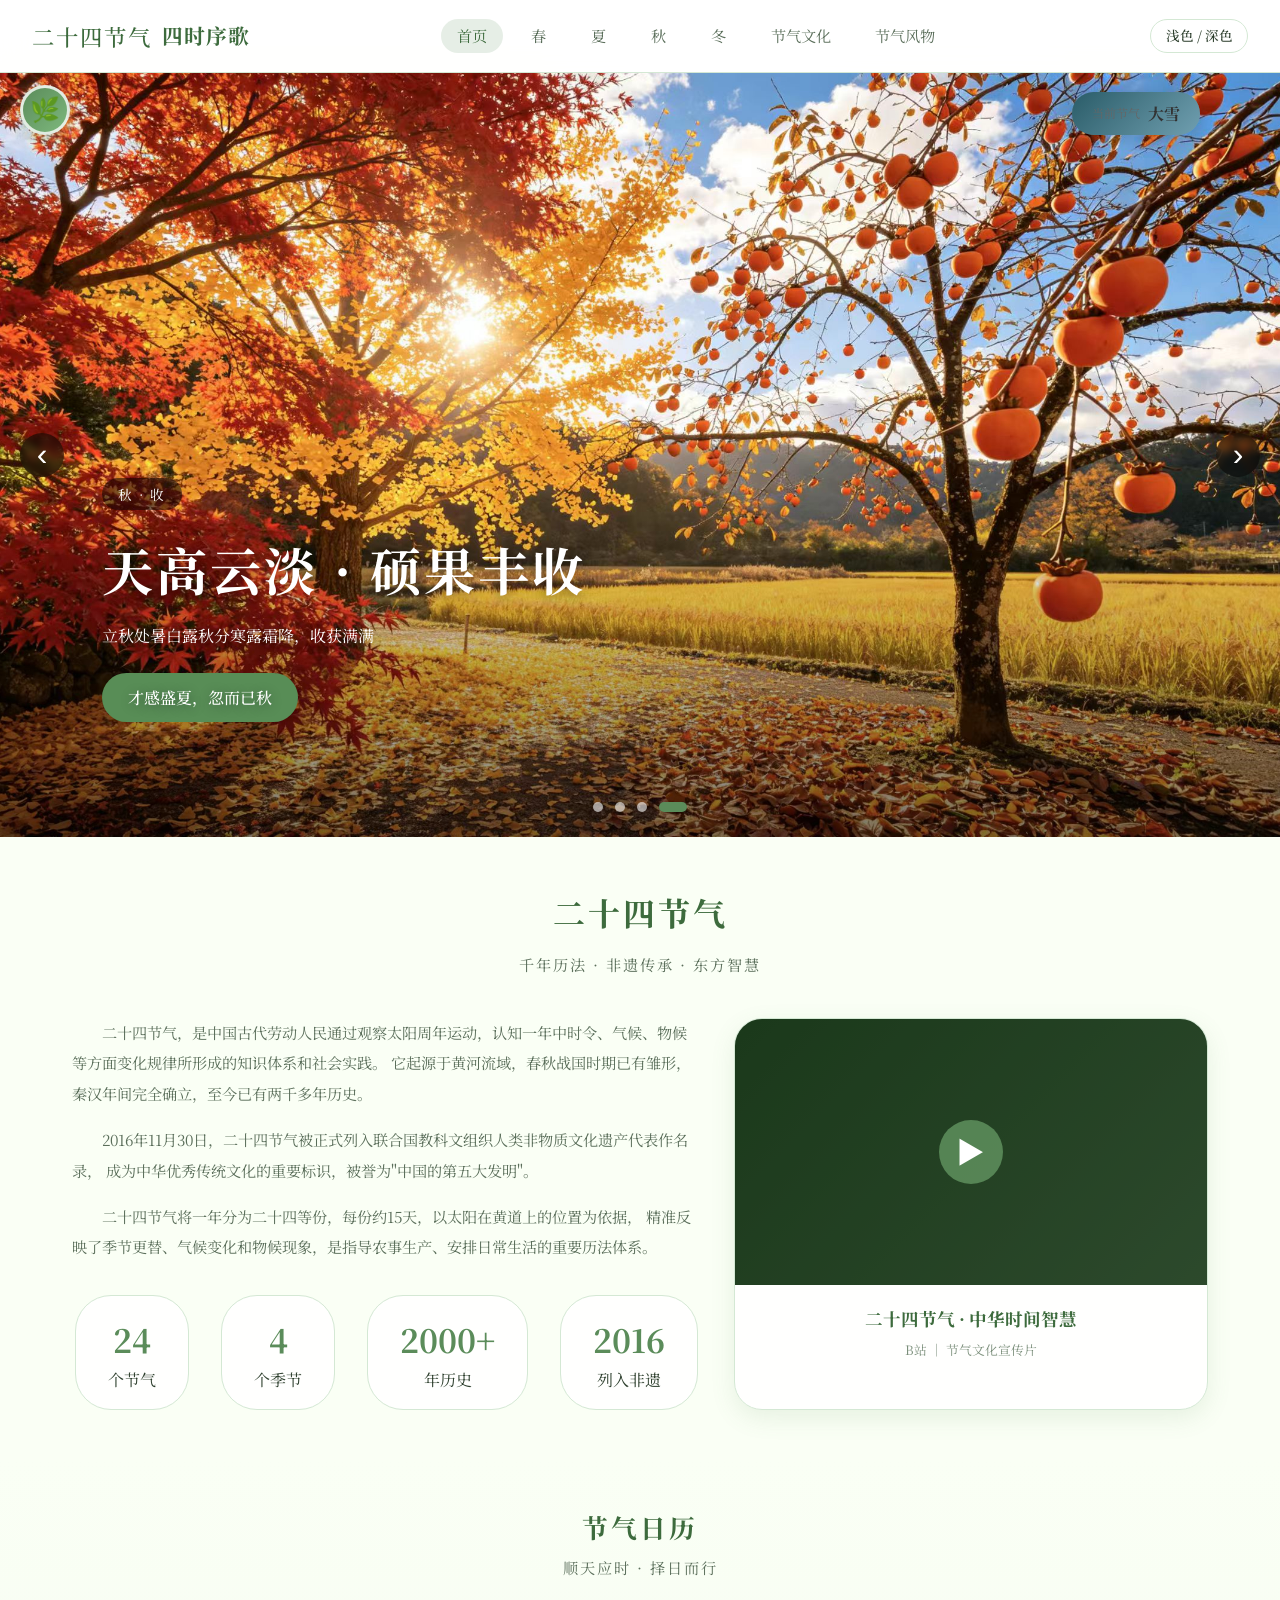
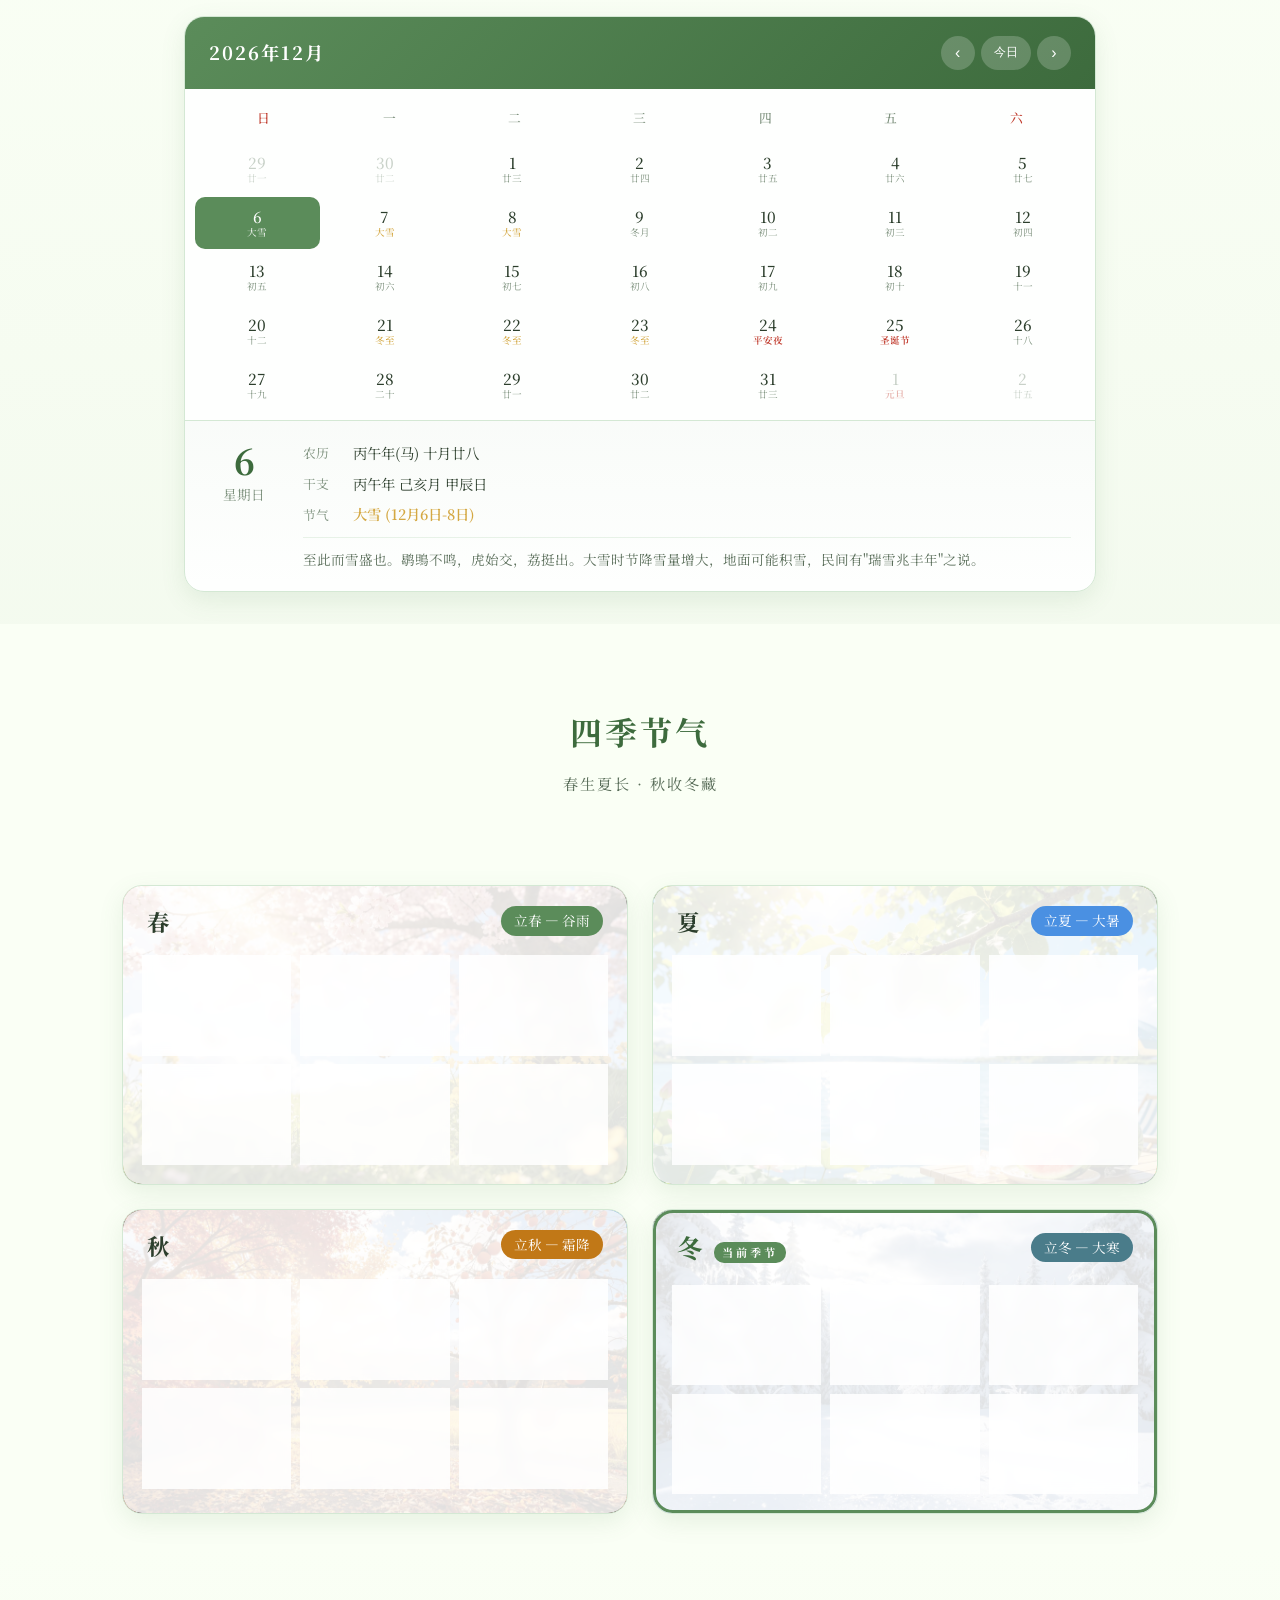
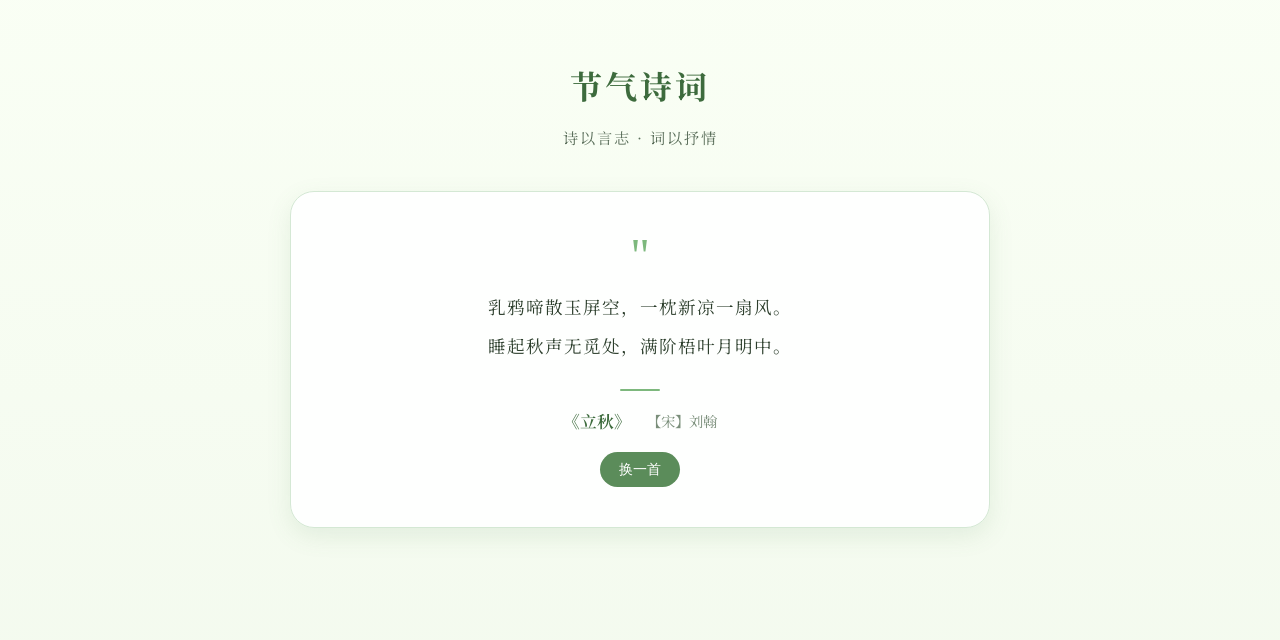
==== index.html @ bd3811d9 "chore:二十四节气" ====
<!DOCTYPE html>
<html lang="zh-CN">
<head>
  <meta charset="UTF-8">
  <meta name="viewport" content="width=device-width, initial-scale=1.0, viewport-fit=cover">
  <title>二十四节气 · 四时序歌</title>
  <meta name="description" content="二十四节气文化展示网站，传承中华节气智慧，探索春生夏长秋收冬藏的东方哲学。">
  <link href="https://fonts.googleapis.com/css2?family=Noto+Serif+SC:wght@400;500;600;700&display=swap" rel="stylesheet">
  <style>
    /* ========== 全局变量 & 重置 ========== */
    *{margin:0;padding:0;box-sizing:border-box}
    :root{
      --bg:#FAFFF5;--bg2:#FFFFFF;--bg-card:rgba(255,255,255,0.92);
      --text:#2C3E2C;--text2:#5A6E5A;--text3:#7A8E7A;
      --border:#D4E8D4;--green:#5B8C5A;--green-d:#3D6B3D;--green-l:#7DB87D;
      --pink:#F5C6C6;--gold:#D4A843;
      --shadow:0 8px 24px rgba(91,140,90,0.12);--shadow2:0 12px 32px rgba(91,140,90,0.18);
      --nav-bg:rgba(255,255,255,0.92);--footer-bg:#2C5E2C;
      --spring:#5B8C5A;--summer:#4A90E2;--autumn:#C17817;--winter:#4A7C8A;
    }
    body{font-family:"Noto Serif SC","STSong","SimSun",serif;background:var(--bg);color:var(--text);line-height:1.7;overflow-x:hidden;transition:background .3s,color .2s}
    ::-webkit-scrollbar{width:6px}
    ::-webkit-scrollbar-track{background:var(--border)}
    ::-webkit-scrollbar-thumb{background:var(--green);border-radius:8px}

    /* ========== 导航栏 ========== */
    .main-nav{position:fixed;top:0;left:0;right:0;z-index:1000;background:var(--nav-bg);backdrop-filter:blur(20px);border-bottom:1px solid var(--border);transition:all .3s}
    .main-nav.scrolled{box-shadow:var(--shadow);background:var(--bg-card)}
    .nav-container{max-width:1280px;margin:0 auto;padding:0 2rem;display:flex;align-items:center;justify-content:space-between;height:72px}
    .nav-logo{display:flex;align-items:center;gap:.6rem;text-decoration:none;font-weight:700;font-size:1.3rem;color:var(--green-d)}
    .nav-logo-icon{font-size:1.4rem;font-weight:500;letter-spacing:2px}
    .nav-logo-text{letter-spacing:1px}
    .nav-links{display:flex;list-style:none;gap:.8rem;align-items:center}
    .nav-links a{text-decoration:none;color:var(--text2);padding:.4rem 1rem;border-radius:40px;font-size:.95rem;transition:.2s}
    .nav-links a:hover,.nav-links a.active{background:rgba(91,140,90,0.15);color:var(--green-d)}
    .theme-toggle{background:var(--bg2);border:1px solid var(--border);border-radius:40px;padding:.3rem .9rem;cursor:pointer;font-size:.85rem;display:flex;gap:6px;transition:.2s;margin-left:.5rem;font-weight:500}
    .theme-toggle:hover{transform:scale(1.02);background:var(--green);color:#fff}
    .nav-toggle{display:none;flex-direction:column;gap:5px;cursor:pointer}
    .nav-toggle span{width:25px;height:2px;background:var(--text);border-radius:2px}

    /* ========== 轮播区 ========== */
    .hero-banner{position:relative;margin-top:72px;width:100%;height:85vh;min-height:550px;overflow:hidden}
    .hero-slides{position:relative;width:100%;height:100%}
    .hero-slide{position:absolute;top:0;left:0;width:100%;height:100%;opacity:0;visibility:hidden;transition:opacity .8s cubic-bezier(.2,.9,.4,1.1),visibility .8s;background-size:cover;background-position:center 30%;background-repeat:no-repeat}
    .hero-slide.active{opacity:1;visibility:visible;z-index:1}
    .hero-slide::after{content:'';position:absolute;bottom:0;left:0;right:0;height:45%;background:linear-gradient(to top,rgba(0,0,0,.5),transparent);pointer-events:none}
    .hero-slide-content{position:absolute;bottom:15%;left:8%;z-index:3;max-width:600px;color:#fff;text-shadow:0 2px 12px rgba(0,0,0,.4)}

    /* 轮播图季节特色入场动画 */
    .hero-slide.active .hero-slide-content {
      animation: slideUpIn 0.8s ease forwards;
    }
    .hero-slide.active .hero-season-tag {
      animation: fadeSlideDown 0.6s ease 0.2s forwards;
      opacity: 0;
    }
    .hero-slide.active .hero-title {
      animation: fadeSlideUp 0.7s ease 0.3s forwards;
      opacity: 0;
      transform: translateY(30px);
    }
    .hero-slide.active .hero-desc {
      animation: fadeSlideUp 0.7s ease 0.5s forwards;
      opacity: 0;
      transform: translateY(30px);
    }
    .hero-slide.active .hero-btn {
      animation: fadeSlideUp 0.7s ease 0.7s forwards;
      opacity: 0;
      transform: translateY(20px);
    }

    /* 当前节气徽章 */
    .hero-current-term {
      position: absolute;
      top: 20px;
      right: 80px;
      z-index: 10;
      background: rgba(255, 255, 255, 0.95);
      backdrop-filter: blur(10px);
      border-radius: 30px;
      padding: 8px 20px;
      box-shadow: 0 4px 20px rgba(0, 0, 0, 0.15);
      display: flex;
      align-items: center;
      gap: 8px;
      animation: termBadgePulse 3s ease-in-out infinite;
    }
    .hero-current-term-label {
      font-size: 12px;
      color: #666;
    }
    .hero-current-term-name {
      font-size: 16px;
      font-weight: 700;
      color: #333;
    }
    @keyframes termBadgePulse {
      0%, 100% { transform: scale(1); box-shadow: 0 4px 20px rgba(0, 0, 0, 0.15); }
      50% { transform: scale(1.03); box-shadow: 0 6px 30px rgba(91, 140, 90, 0.3); }
    }

    /* 季节特色入场动画关键帧 */
    @keyframes slideUpIn {
      from { opacity: 0; transform: translateY(50px); }
      to { opacity: 1; transform: translateY(0); }
    }
    @keyframes fadeSlideDown {
      from { opacity: 0; transform: translateY(-20px); }
      to { opacity: 1; transform: translateY(0); }
    }
    @keyframes fadeSlideUp {
      from { opacity: 0; transform: translateY(30px); }
      to { opacity: 1; transform: translateY(0); }
    }

    /* 春季幻灯片特效 */
    .hero-slide.spring-slide.active {
      animation: springFadeIn 1s ease forwards;
    }
    @keyframes springFadeIn {
      0% { filter: saturate(0.5) brightness(0.8); }
      100% { filter: saturate(1) brightness(1); }
    }

    /* 夏季幻灯片特效 */
    .hero-slide.summer-slide.active {
      animation: summerGlow 1s ease forwards;
    }
    @keyframes summerGlow {
      0% { filter: brightness(0.7) sepia(0.2); }
      100% { filter: brightness(1) sepia(0); }
    }

    /* 秋季幻灯片特效 */
    .hero-slide.autumn-slide.active {
      animation: autumnLeaves 1s ease forwards;
    }
    @keyframes autumnLeaves {
      0% { filter: saturate(0.6) contrast(1.1); }
      100% { filter: saturate(1.1) contrast(1); }
    }

    /* 冬季幻灯片特效 */
    .hero-slide.winter-slide.active {
      animation: winterSnow 1s ease forwards;
    }
    @keyframes winterSnow {
      0% { filter: brightness(0.7) saturate(0.5) hue-rotate(10deg); }
      100% { filter: brightness(1) saturate(0.9) hue-rotate(0deg); }
    }

    .hero-season-tag{background:rgba(0,0,0,.5);backdrop-filter:blur(8px);display:inline-block;padding:.3rem 1rem;border-radius:40px;font-size:.85rem;letter-spacing:2px;margin-bottom:1rem}
    .hero-title{font-size:3.2rem;font-weight:700;margin-bottom:.5rem;letter-spacing:3px}
    .hero-desc{font-size:1rem;margin-bottom:1.5rem;opacity:.9}
    .hero-btn{background:var(--green);color:#fff;border:none;padding:.7rem 1.6rem;border-radius:40px;text-decoration:none;display:inline-block;font-weight:500;transition:.2s}
    .hero-btn:hover{background:var(--green-d);transform:translateY(-2px)}
    .hero-arrow{position:absolute;top:50%;transform:translateY(-50%);background:rgba(0,0,0,.5);backdrop-filter:blur(4px);border:none;color:#fff;width:44px;height:44px;border-radius:50%;font-size:2rem;cursor:pointer;z-index:10;transition:.2s}
    .hero-arrow-prev{left:20px}
    .hero-arrow-next{right:20px}
    .hero-arrow:hover{background:var(--green);color:#fff}
    .hero-dots{position:absolute;bottom:25px;left:50%;transform:translateX(-50%);display:flex;gap:12px;z-index:10}
    .dot{width:10px;height:10px;background:rgba(255,255,255,.6);border-radius:50%;cursor:pointer;transition:.2s}
    .dot.active{background:var(--green);width:28px;border-radius:10px}

    /* ========== 通用 ========== */
    .section-container{max-width:1200px;margin:0 auto;padding:3rem 2rem}
    .section-title{font-size:2rem;text-align:center;color:var(--green-d);margin-bottom:.8rem;letter-spacing:3px}
    .section-subtitle{text-align:center;color:var(--text2);margin-bottom:2.5rem;letter-spacing:2px;font-size:.95rem}

    /* ========== 二十四节气总述 + 视频卡片布局（从首页1.html整合） ========== */
    .intro-wrapper {
      display: flex;
      flex-wrap: wrap;
      gap: 2rem;
      align-items: stretch;
    }
    .intro-text-block {
      flex: 1.2;
      min-width: 250px;
    }
    .intro-text {
      color: var(--text2);
      line-height: 2;
      font-size: 0.95rem;
      margin-bottom: 1rem;
      text-indent: 2em;
    }
    .intro-stats {
      display: flex;
      justify-content: center;
      gap: 2rem;
      margin-top: 2rem;
      flex-wrap: wrap;
    }
    .stat-item {
      text-align: center;
      background: var(--bg-card);
      padding: 1rem 2rem;
      border-radius: 36px;
      border: 1px solid var(--border);
    }
    .stat-number {
      font-size: 2rem;
      font-weight: 700;
      color: var(--green);
      display: block;
    }
    .intro-video-card {
      flex: 0.9;
      min-width: 280px;
      background: var(--bg-card);
      border-radius: 28px;
      border: 1px solid var(--border);
      overflow: hidden;
      box-shadow: var(--shadow);
      transition: transform 0.3s;
    }
    .intro-video-card:hover {
      transform: translateY(-5px);
      box-shadow: var(--shadow2);
    }
    .video-cover {
      position: relative;
      width: 100%;
      padding-top: 56.25%; /* 16:9 */
      background: linear-gradient(135deg, #2C5E2C, #4A7A49);
      cursor: pointer;
      overflow: hidden;
    }
    .video-play-overlay {
      position: absolute;
      top: 0;
      left: 0;
      width: 100%;
      height: 100%;
      background: rgba(0, 0, 0, 0.4);
      display: flex;
      align-items: center;
      justify-content: center;
      transition: 0.3s;
      cursor: pointer;
    }
    .video-play-icon {
      width: 64px;
      height: 64px;
      background: rgba(91, 140, 90, 0.9);
      border-radius: 50%;
      display: flex;
      align-items: center;
      justify-content: center;
      font-size: 1.8rem;
      color: white;
      transition: 0.2s;
    }
    .video-play-overlay:hover .video-play-icon {
      transform: scale(1.1);
      background: var(--green);
    }
    .video-info {
      padding: 1.2rem;
      text-align: center;
    }
    .video-info h4 {
      font-size: 1.1rem;
      color: var(--green-d);
      margin-bottom: 0.3rem;
    }
    .video-info p {
      font-size: 0.8rem;
      color: var(--text3);
    }

    /* ========== 日历区 ========== */
    .calendar-section{background:linear-gradient(180deg,var(--bg) 0%,rgba(91,140,90,.04) 100%);padding:2rem 0}
    .calendar-wrapper{max-width:960px;margin:0 auto;padding:0 1.5rem}
    .calendar-card{background:var(--bg-card);border-radius:20px;border:1px solid var(--border);box-shadow:var(--shadow);overflow:hidden}
    .calendar-header{display:flex;align-items:center;justify-content:space-between;padding:1.2rem 1.5rem;background:linear-gradient(135deg,var(--green),var(--green-d));color:#fff}
    .calendar-header h3{font-size:1.15rem;letter-spacing:2px;cursor:pointer}
    .calendar-nav{display:flex;gap:.4rem;align-items:center}
    .calendar-nav button{background:rgba(255,255,255,.2);border:none;color:#fff;width:34px;height:34px;border-radius:50%;cursor:pointer;font-size:1rem;transition:.2s}
    .calendar-nav button:hover{background:rgba(255,255,255,.35)}
    .calendar-nav .today-btn{font-size:.75rem;width:auto;padding:0 .8rem;border-radius:20px}
    .calendar-weekdays{display:grid;grid-template-columns:repeat(7,1fr);padding:.8rem 1rem .3rem}
    .calendar-weekdays span{text-align:center;font-size:.8rem;color:var(--text3);font-weight:500;padding:.3rem 0}
    .calendar-weekdays span.weekend{color:#c0392b}
    .calendar-days{display:grid;grid-template-columns:repeat(7,1fr);padding:.3rem .6rem .6rem;gap:2px}
    .cal-day{text-align:center;padding:.35rem .1rem;border-radius:10px;cursor:pointer;transition:all .15s;position:relative;min-height:52px;display:flex;flex-direction:column;align-items:center;justify-content:center;gap:1px}
    .cal-day:hover{background:rgba(91,140,90,.08)}
    .cal-day.other-month{opacity:.4}
    .cal-day.other-month .day-num{color:var(--text3)}
    .cal-day.selected{background:var(--green);color:#fff;border-radius:10px}
    .cal-day.selected .day-lunar,.cal-day.selected .day-festival,.cal-day.selected .day-term-label{color:rgba(255,255,255,.85)!important}
    .cal-day.today:not(.selected){background:rgba(91,140,90,.12);border:1.5px solid var(--green);border-radius:10px}
    .cal-day .day-num{font-size:.95rem;line-height:1.2;font-weight:500}
    .cal-day .day-lunar{font-size:.6rem;color:var(--text3);line-height:1;white-space:nowrap;max-width:100%;overflow:hidden;text-overflow:ellipsis}
    .cal-day .day-festival{font-size:.6rem;color:#c0392b;font-weight:600;line-height:1;white-space:nowrap}
    .cal-day .day-term-label{font-size:.6rem;color:var(--gold);font-weight:500;line-height:1;white-space:nowrap}
    .cal-day .day-rest{position:absolute;top:2px;right:4px;font-size:.5rem;color:#c0392b;font-weight:700}
    .cal-day.selected .day-rest{color:rgba(255,255,255,.9)}

    /* 年份选择面板 */
    .year-panel{display:none;padding:1rem;background:var(--bg-card)}
    .year-panel.show{display:block}
    .year-panel-header{display:flex;align-items:center;justify-content:space-between;margin-bottom:.8rem}
    .year-panel-header span{font-size:1rem;font-weight:600;color:var(--green-d)}
    .year-panel-header button{background:var(--bg2);border:1px solid var(--border);border-radius:8px;padding:.2rem .6rem;cursor:pointer;color:var(--text2);font-size:.85rem;transition:.2s}
    .year-panel-header button:hover{background:var(--green);color:#fff;border-color:var(--green)}
    .year-grid{display:grid;grid-template-columns:repeat(6,1fr);gap:6px}
    .year-cell{text-align:center;padding:.5rem .2rem;border-radius:8px;cursor:pointer;font-size:.9rem;color:var(--text2);transition:.15s;border:1px solid transparent}
    .year-cell:hover{background:rgba(91,140,90,.1);border-color:var(--border)}
    .year-cell.current{background:var(--green);color:#fff;font-weight:600}
    .year-cell.selected-year{border-color:var(--green);color:var(--green-d);font-weight:600}

    /* 日期详情面板 */
    .date-detail{border-top:1px solid var(--border);padding:1.2rem 1.5rem;background:linear-gradient(180deg,rgba(91,140,90,.03),transparent);display:flex;gap:1.5rem;align-items:flex-start}
    .date-detail-left{flex-shrink:0;text-align:center;min-width:70px}
    .date-detail-day{font-size:2.2rem;font-weight:700;color:var(--green-d);line-height:1.1}
    .date-detail-weekday{font-size:.85rem;color:var(--text3);margin-top:.2rem}
    .date-detail-right{flex:1;min-width:0}
    .date-detail-row{display:flex;align-items:center;gap:.5rem;margin-bottom:.4rem;font-size:.9rem;color:var(--text2)}
    .date-detail-row:last-child{margin-bottom:0}
    .detail-label{color:var(--text3);font-size:.8rem;flex-shrink:0;min-width:42px}
    .detail-value{color:var(--text);font-size:.9rem}
    .detail-value.festival-val{color:#c0392b;font-weight:600}
    .detail-value.term-val{color:var(--gold);font-weight:600}
    .detail-divider{width:100%;height:1px;background:var(--border);margin:.6rem 0;opacity:.5}
    .detail-desc{font-size:.85rem;color:var(--text2);line-height:1.8;margin-top:.3rem}

    /* 节气详情弹窗 */
    .term-popup-overlay{position:fixed;top:0;left:0;right:0;bottom:0;background:rgba(0,0,0,.5);z-index:2000;display:none;align-items:center;justify-content:center;backdrop-filter:blur(4px)}
    .term-popup-overlay.show{display:flex}
    .term-popup{background:var(--bg2);border-radius:20px;max-width:500px;width:90%;padding:2rem;position:relative;box-shadow:0 20px 60px rgba(0,0,0,.2);animation:popIn .3s ease}
    @keyframes popIn{from{opacity:0;transform:scale(.9) translateY(20px)}to{opacity:1;transform:scale(1) translateY(0)}}
    .term-popup-close{position:absolute;top:.8rem;right:1.2rem;background:none;border:none;font-size:1.4rem;cursor:pointer;color:var(--text3);transition:.2s}
    .term-popup-close:hover{color:var(--text);transform:rotate(90deg)}
    .term-popup h3{font-size:1.5rem;color:var(--green-d);margin-bottom:.4rem;letter-spacing:2px}
    .term-popup .term-date{color:var(--text3);font-size:.85rem;margin-bottom:.8rem}
    .term-popup .term-desc{color:var(--text2);line-height:1.9;font-size:.95rem;margin-bottom:1rem}
    .term-popup .term-season-tag{display:inline-block;padding:.2rem .7rem;border-radius:20px;font-size:.8rem;margin-bottom:.8rem}
    .term-popup .term-season-tag.spring{background:rgba(91,140,90,.12);color:var(--spring)}
    .term-popup .term-season-tag.summer{background:rgba(74,144,226,.12);color:var(--summer)}
    .term-popup .term-season-tag.autumn{background:rgba(193,120,23,.12);color:var(--autumn)}
    .term-popup .term-season-tag.winter{background:rgba(74,124,138,.12);color:var(--winter)}

    /* ========== 四季节气区 ========== */
    .seasons-section{padding:2rem 0;background:var(--bg)}
    .seasons-grid{display:grid;grid-template-columns:repeat(2,1fr);gap:1.5rem;max-width:1100px;margin:0 auto;padding:0 2rem}
    .season-box{border-radius:20px;border:1px solid var(--border);overflow:hidden;box-shadow:var(--shadow);transition:transform .3s,box-shadow .3s;position:relative;background-size:cover;background-position:center;opacity:0;transform:translateY(40px);transition:opacity 0.8s ease,transform 0.8s ease,box-shadow 0.3s}
    .season-box.animate{opacity:1;transform:translateY(0)}
    .season-box.spring-box{animation-delay:0.1s}
    .season-box.summer-box{animation-delay:0.3s}
    .season-box.autumn-box{animation-delay:0.5s}
    .season-box.winter-box{animation-delay:0.7s}
    .season-box:hover{transform:translateY(-4px);box-shadow:var(--shadow2)}
    .season-box::before{content:'';position:absolute;top:0;left:0;right:0;bottom:0;background:rgba(255,255,255,.88);z-index:1}
    .season-box>*{position:relative;z-index:2}
    .season-box.spring-box{background-image:url('./春.jpg')}
.season-box.summer-box{background-image:url('./夏.jpg')}
.season-box.autumn-box{background-image:url('./秋.jpg')}
.season-box.winter-box{background-image:url('./冬.jpg')}

    /* 当前季节卡片高亮效果 */
    .season-box.current-season::after{content:'';position:absolute;top:0;left:0;right:0;bottom:0;border:3px solid var(--green);border-radius:20px;z-index:3;animation:pulse-border 2s ease-in-out infinite}
    @keyframes pulse-border{0%,100%{opacity:0.5}50%{opacity:1}}
    .season-box.current-season{transform:translateY(0);opacity:1}
    .season-box.current-season .season-box-header h3{font-size:1.6rem;color:var(--green-d)}
    .season-box-header{padding:1rem 1.5rem;display:flex;align-items:center;justify-content:space-between}
    .season-box-header h3{font-size:1.4rem;letter-spacing:3px}
    .season-box-header .season-label{font-size:.85rem;padding:.2rem .8rem;border-radius:20px;color:#fff}
    .season-box-header .season-label.spring{background:var(--spring)}
    .season-box-header .season-label.summer{background:var(--summer)}
    .season-box-header .season-label.autumn{background:var(--autumn)}
    .season-box-header .season-label.winter{background:var(--winter)}
    .season-terms-grid{display:grid;grid-template-columns:repeat(3,1fr);gap:.6rem;padding:0 1.2rem 1.2rem}
    .term-entry{background:rgba(255,255,255,.85);border:1px solid var(--border);border-radius:12px;padding:.8rem .5rem;text-align:center;cursor:pointer;transition:all .3s;text-decoration:none;color:var(--text);display:block;backdrop-filter:blur(4px)}
    .term-entry:hover{transform:translateY(-2px);box-shadow:0 4px 12px rgba(91,140,90,.12);border-color:var(--green-l);background:rgba(255,255,255,.95)}
    .term-entry .term-name{font-size:1rem;font-weight:600;color:var(--green-d);margin-bottom:.2rem;letter-spacing:1px}
    .term-entry .term-date-small{font-size:.7rem;color:var(--text3)}
    .term-entry .play-hint{font-size:.65rem;color:var(--green);margin-top:.3rem;opacity:0;transition:opacity .2s}
    .term-entry:hover .play-hint{opacity:1}

    /* ========== 诗词区 ========== */
    .poetry-section{padding:4rem 0;background:linear-gradient(180deg,var(--bg) 0%,rgba(91,140,90,.04) 100%)}
    .poetry-card{background:var(--bg-card);border-radius:24px;padding:2.5rem;max-width:700px;margin:0 auto;text-align:center;border:1px solid var(--border);box-shadow:var(--shadow);position:relative}
    .poetry-quote{font-size:3rem;color:var(--green-l);line-height:1;margin-bottom:.5rem;font-family:Georgia,serif}
    .poetry-content{margin-bottom:1.5rem}
    .poem-line{font-size:1.1rem;color:var(--text);line-height:2.2;letter-spacing:1px}
    .poetry-info{display:flex;justify-content:center;gap:1rem;align-items:center;margin-bottom:1rem}
    .poem-title-display{font-size:1.05rem;color:var(--green-d);font-weight:600}
    .poem-author-display{font-size:.9rem;color:var(--text3)}
    .poetry-divider{width:40px;height:2px;background:var(--green-l);margin:0 auto 1rem;border-radius:2px}
    .poetry-refresh{background:var(--green);border:none;padding:.5rem 1.2rem;border-radius:40px;color:#fff;cursor:pointer;font-size:.9rem;transition:.2s}
    .poetry-refresh:hover{background:var(--green-d);transform:translateY(-2px)}

    /* ========== 回到顶部 ========== */
    .back-to-top{position:fixed;bottom:2rem;right:2rem;width:48px;height:48px;background:var(--green);border-radius:50%;border:none;color:#fff;font-size:1.5rem;cursor:pointer;opacity:0;visibility:hidden;transition:.2s;z-index:99}
    .back-to-top.visible{opacity:1;visibility:visible}

    /* ========== 响应式 ========== */
    @media(max-width:768px){
      .nav-links{display:none;flex-direction:column;position:absolute;top:72px;left:0;right:0;background:var(--bg-card);backdrop-filter:blur(20px);padding:1rem;border-bottom:1px solid var(--border)}
      .nav-links.open{display:flex}
      .nav-toggle{display:flex}
      .hero-title{font-size:2rem}
      .hero-slide-content{bottom:10%;left:5%}
      .seasons-grid{grid-template-columns:1fr;padding:0 1rem}
      .season-terms-grid{grid-template-columns:repeat(2,1fr)}
      .section-container{padding:2rem 1rem}
      .intro-wrapper{flex-direction:column}
    }
    @media(max-width:480px){
      .season-terms-grid{grid-template-columns:1fr 1fr}
      .calendar-days{padding:.5rem .8rem 1rem}
      .cal-day{padding:.4rem .1rem;font-size:.85rem}
    }
    .visible{opacity:1!important;transform:translateY(0)!important}
    .season-box,.term-entry{opacity:0;transform:translateY(30px);transition:opacity .6s,transform .4s}

    /* ========== 左上角季节导航 ========== */
    .top-left-nav {
      position: fixed;
      top: 85px;
      left: 20px;
      z-index: 999;
      display: flex;
      flex-direction: column;
      gap: 8px;
    }
    .top-left-nav-trigger {
      width: 50px;
      height: 50px;
      border-radius: 50%;
      background: linear-gradient(135deg, #5B8C5A, #7DB87D);
      border: 3px solid rgba(255,255,255,0.8);
      box-shadow: 0 4px 20px rgba(91,140,90,0.4);
      cursor: pointer;
      display: flex;
      align-items: center;
      justify-content: center;
      font-size: 24px;
      transition: all 0.4s cubic-bezier(0.175, 0.885, 0.32, 1.275);
      animation: leftNavPulseIndex 3s ease-in-out infinite;
    }
    .top-left-nav-trigger:hover {
      transform: scale(1.15) rotate(-10deg);
      box-shadow: 0 8px 35px rgba(91,140,90,0.6);
    }
    @keyframes leftNavPulseIndex {
      0%, 100% { box-shadow: 0 4px 20px rgba(91,140,90,0.4); }
      50% { box-shadow: 0 4px 30px rgba(91,140,90,0.7); }
    }
    .top-left-nav-menu {
      display: flex;
      flex-direction: column;
      gap: 6px;
      max-width: 0;
      overflow: hidden;
      transition: max-width 0.5s cubic-bezier(0.4, 0, 0.2, 1), opacity 0.3s ease;
      opacity: 0;
    }
    .top-left-nav-menu.show {
      max-width: 200px;
      opacity: 1;
    }
    .top-left-nav-item {
      background: rgba(255, 255, 255, 0.95);
      backdrop-filter: blur(10px);
      border-radius: 25px;
      padding: 10px 18px;
      text-decoration: none;
      color: #3D6B3D;
      font-size: 14px;
      font-weight: 600;
      box-shadow: 0 3px 15px rgba(0,0,0,0.1);
      transition: all 0.3s ease;
      display: flex;
      align-items: center;
      gap: 8px;
      white-space: nowrap;
      transform: translateX(-20px);
    }
    .top-left-nav-menu.show .top-left-nav-item {
      transform: translateX(0);
    }
    .top-left-nav-menu.show .top-left-nav-item:nth-child(1) { transition-delay: 0.05s; }
    .top-left-nav-menu.show .top-left-nav-item:nth-child(2) { transition-delay: 0.1s; }
    .top-left-nav-menu.show .top-left-nav-item:nth-child(3) { transition-delay: 0.15s; }
    .top-left-nav-menu.show .top-left-nav-item:nth-child(4) { transition-delay: 0.2s; }
    .top-left-nav-menu.show .top-left-nav-item:nth-child(5) { transition-delay: 0.25s; }
    .top-left-nav-menu.show .top-left-nav-item:nth-child(6) { transition-delay: 0.3s; }
    .top-left-nav-menu.show .top-left-nav-item:nth-child(7) { transition-delay: 0.35s; }
    .top-left-nav-item:hover {
      background: linear-gradient(135deg, #5B8C5A, #7DB87D);
      color: #fff;
      transform: translateX(5px) !important;
      box-shadow: 0 5px 20px rgba(91,140,90,0.3);
    }
    .top-left-nav-item.active {
      background: linear-gradient(135deg, #5B8C5A, #7DB87D);
      color: #fff;
    }
    .top-left-nav-hint {
      font-size: 10px;
      color: #5B8C5A;
      text-align: center;
      opacity: 0;
      transition: opacity 0.3s ease;
      white-space: nowrap;
      margin-top: 4px;
    }
    .top-left-nav-trigger:hover + .top-left-nav-menu + .top-left-nav-hint,
    .top-left-nav-menu.show ~ .top-left-nav-hint {
      opacity: 0.7;
    }
  </style>
</head>
<body>

  <!-- ========== 左上角季节导航 ========== -->
  <div class="top-left-nav">
    <button class="top-left-nav-trigger" onclick="toggleTopLeftNav()" title="导航菜单">🌿</button>
    <div class="top-left-nav-menu" id="topLeftNavMenu">
      <a href="index.html" class="top-left-nav-item active">🏠 首页总览</a>
      <a href="spring.html" class="top-left-nav-item">🌸 春季详情</a>
      <a href="summer.html" class="top-left-nav-item">☀️ 夏季详情</a>
      <a href="autumn.html" class="top-left-nav-item">🍂 秋季详情</a>
      <a href="winter.html" class="top-left-nav-item">❄️ 冬季详情</a>
      <a href="culture.html" class="top-left-nav-item">📚 节气文化</a>
      <a href="scenery.html" class="top-left-nav-item">🏞️ 节气风物</a>
    </div>
    <span class="top-left-nav-hint">点击展开</span>
  </div>
  <script>
    function toggleTopLeftNav() {
      const menu = document.getElementById('topLeftNavMenu');
      const hint = menu.parentElement.querySelector('.top-left-nav-hint');
      menu.classList.toggle('show');
      hint.textContent = menu.classList.contains('show') ? '点击收起' : '点击展开';
    }
  </script>

<!-- 导航栏（原index.html） -->
<nav class="main-nav" id="mainNav">
  <div class="nav-container">
    <a href="index.html" class="nav-logo">
      <span class="nav-logo-icon">二十四节气</span>
      <span class="nav-logo-text">四时序歌</span>
    </a>
    <ul class="nav-links" id="navLinks">
      <li><a href="index.html" class="active">首页</a></li>
      <li><a href="spring.html">春</a></li>
      <li><a href="summer.html">夏</a></li>
      <li><a href="autumn.html">秋</a></li>
      <li><a href="winter.html">冬</a></li>
      <li><a href="culture.html">节气文化</a></li>
      <li><a href="scenery.html">节气风物</a></li>
    </ul>
    <div style="display:flex;align-items:center;gap:12px">
      <div class="theme-toggle" id="themeToggle">浅色 / 深色</div>
      <div class="nav-toggle" id="navToggle"><span></span><span></span><span></span></div>
    </div>
  </div>
</nav>

<!-- 轮播区（原index.html，保持四张图片） -->
<section class="hero-banner">
  <div class="hero-slides" id="heroSlides">
    <div class="hero-slide active spring-slide" style="background-image:url('./春.jpg')">
      <div class="hero-slide-content"><span class="hero-season-tag">春 · 生</span><h1 class="hero-title">万物复苏 · 春耕始萌</h1><p class="hero-desc">立春雨水惊蛰春分清明谷雨，大地从沉寂中苏醒</p><a href="https://www.bilibili.com/video/BV1n46nBoE2C?t=42.3" target="_blank" class="hero-btn">春风有信，花开有期</a></div>
    </div>
    <div class="hero-slide summer-slide" style="background-image:url('./夏.jpg')">
      <div class="hero-slide-content"><span class="hero-season-tag">夏 · 长</span><h1 class="hero-title">万物繁茂 · 暑气渐盛</h1><p class="hero-desc">立夏小满芒种夏至小暑大暑，生命蓬勃生长</p><a href="https://www.bilibili.com/video/BV15TmjYFEzG?t=25.0" target="_blank" class="hero-btn">蝉鸣入夏，风遇晴光</a></div>
    </div>
    <div class="hero-slide autumn-slide" style="background-image:url('./秋.jpg')">
      <div class="hero-slide-content"><span class="hero-season-tag">秋 · 收</span><h1 class="hero-title">天高云淡 · 硕果丰收</h1><p class="hero-desc">立秋处暑白露秋分寒露霜降，收获满满</p><a href="https://www.bilibili.com/video/BV1Tu4y1e7GN?t=55.3" target="_blank" class="hero-btn">才感盛夏，忽而已秋</a></div>
    </div>
    <div class="hero-slide winter-slide" style="background-image:url('./冬.jpg')">
      <div class="hero-slide-content"><span class="hero-season-tag">冬 · 藏</span><h1 class="hero-title">万物闭藏 · 休养生息</h1><p class="hero-desc">立冬小雪大雪冬至小寒大寒，静待春来</p><a href="https://www.bilibili.com/video/BV1AQ4y1S7Xn?t=128.2" target="_blank" class="hero-btn">冬雪为笺，岁月安暖</a></div>
    </div>
  </div>
  <!-- 当前节气徽章 -->
  <div class="hero-current-term" id="heroCurrentTerm">
    <span class="hero-current-term-label">当前节气</span>
    <span class="hero-current-term-name" id="currentTermName">加载中...</span>
  </div>
  <div class="hero-dots" id="heroDots"><span class="dot active"></span><span class="dot"></span><span class="dot"></span><span class="dot"></span></div>
  <button class="hero-arrow hero-arrow-prev" id="prevSlide">&#8249;</button>
  <button class="hero-arrow hero-arrow-next" id="nextSlide">&#8250;</button>
</section>

<!-- ========== 二十四节气总述 + 视频卡片（替换自首页1.html） ========== -->
<section class="intro-section" id="intro">
  <div class="section-container">
    <h2 class="section-title">二十四节气</h2>
    <p class="section-subtitle">千年历法 · 非遗传承 · 东方智慧</p>
    <div class="intro-wrapper">
      <!-- 左侧文字部分 -->
      <div class="intro-text-block">
        <p class="intro-text">
          二十四节气，是中国古代劳动人民通过观察太阳周年运动，认知一年中时令、气候、物候等方面变化规律所形成的知识体系和社会实践。
          它起源于黄河流域，春秋战国时期已有雏形，秦汉年间完全确立，至今已有两千多年历史。
        </p>
        <p class="intro-text">
          2016年11月30日，二十四节气被正式列入联合国教科文组织人类非物质文化遗产代表作名录，
          成为中华优秀传统文化的重要标识，被誉为"中国的第五大发明"。
        </p>
        <p class="intro-text">
          二十四节气将一年分为二十四等份，每份约15天，以太阳在黄道上的位置为依据，
          精准反映了季节更替、气候变化和物候现象，是指导农事生产、安排日常生活的重要历法体系。
        </p>
        <div class="intro-stats">
          <div class="stat-item"><span class="stat-number">24</span><span class="stat-label">个节气</span></div>
          <div class="stat-item"><span class="stat-number">4</span><span class="stat-label">个季节</span></div>
          <div class="stat-item"><span class="stat-number">2000+</span><span class="stat-label">年历史</span></div>
          <div class="stat-item"><span class="stat-number">2016</span><span class="stat-label">列入非遗</span></div>
        </div>
      </div>
      <!-- 右侧视频卡片 (B站风格) -->
      <div class="intro-video-card" id="introVideoCard">
        <div class="video-cover" id="introVideoCover" onclick="loadIntroVideo()">
          <div class="video-play-overlay">
            <div class="video-play-icon">▶</div>
          </div>
        </div>
        <div class="video-info">
          <h4>二十四节气 · 中华时间智慧</h4>
          <p>B站 ｜ 节气文化宣传片</p>
        </div>
        <div id="introVideoContainer" style="display: none; width: 100%; height: 0; padding-top: 56.25%; position: relative;"></div>
      </div>
    </div>
  </div>
</section>

<!-- 日历 + 每日节气（原index.html完整保留） -->
<section class="calendar-section">
  <div class="section-container" style="padding:1rem 2rem">
    <h2 class="section-title" style="font-size:1.6rem;margin-bottom:.3rem">节气日历</h2>
    <p class="section-subtitle" style="margin-bottom:1.2rem">顺天应时 · 择日而行</p>
  </div>
  <div class="calendar-wrapper">
    <div class="calendar-card">
      <div class="calendar-header">
        <h3 id="calTitle" title="点击选择年份">2026年6月</h3>
        <div class="calendar-nav">
          <button id="calPrev" title="上个月">&#8249;</button>
          <button id="calToday" class="today-btn" title="回到今天">今日</button>
          <button id="calNext" title="下个月">&#8250;</button>
        </div>
      </div>
      <!-- 年份选择面板 -->
      <div class="year-panel" id="yearPanel">
        <div class="year-panel-header">
          <span id="yearRangeLabel">2020 — 2035</span>
          <div style="display:flex;gap:.4rem">
            <button id="yearPrevRange">&#8249;</button>
            <button id="yearNextRange">&#8250;</button>
          </div>
        </div>
        <div class="year-grid" id="yearGrid"></div>
      </div>
      <div class="calendar-weekdays">
        <span class="weekend">日</span><span>一</span><span>二</span><span>三</span><span>四</span><span>五</span><span class="weekend">六</span>
      </div>
      <div class="calendar-days" id="calDays"></div>
      <!-- 日期详情面板 -->
      <div class="date-detail" id="dateDetail">
        <div class="date-detail-left">
          <div class="date-detail-day" id="detailDay">14</div>
          <div class="date-detail-weekday" id="detailWeekday">星期日</div>
        </div>
        <div class="date-detail-right" id="detailRight">
          <div class="date-detail-row"><span class="detail-label">农历</span><span class="detail-value" id="detailLunar">四月廿九</span></div>
          <div class="date-detail-row"><span class="detail-label">干支</span><span class="detail-value" id="detailGanzhi">丙午年 甲午月 己未日</span></div>
          <div class="date-detail-row" id="detailFestivalRow" style="display:none"><span class="detail-label">节日</span><span class="detail-value festival-val" id="detailFestival"></span></div>
          <div class="date-detail-row" id="detailTermRow" style="display:none"><span class="detail-label">节气</span><span class="detail-value term-val" id="detailTerm"></span></div>
          <div class="detail-divider" id="detailDivider" style="display:none"></div>
          <div class="detail-desc" id="detailDesc"></div>
        </div>
      </div>
    </div>
  </div>
</section>

<!-- 节气弹窗（原index.html） -->
<div class="term-popup-overlay" id="termPopup">
  <div class="term-popup">
    <button class="term-popup-close" id="termPopupClose">&#10005;</button>
    <span class="term-season-tag" id="popupSeasonTag">春季</span>
    <h3 id="popupTermName">立春</h3>
    <p class="term-date" id="popupTermDate">2月3日 — 5日</p>
    <p class="term-desc" id="popupTermDesc">立春，二十四节气之首，标志着春季的开始。</p>
  </div>
</div>

<!-- 四季节气（四大框 + 6个视频入口，原index.html） -->
<section class="seasons-section">
  <div class="section-container">
    <h2 class="section-title">四季节气</h2>
    <p class="section-subtitle">春生夏长 · 秋收冬藏</p>
  </div>
  <div class="seasons-grid" id="seasonGrid">
    <!-- 春 -->
    <div class="season-box spring-box">
      <div class="season-box-header">
        <h3>春</h3>
        <span class="season-label spring">立春 — 谷雨</span>
      </div>
      <div class="season-terms-grid">
        <div class="term-entry" data-video="https://www.bilibili.com/video/BV1Qx4y1Z79Z?t=12.3"><div class="term-name">立春</div><div class="term-date-small">2月3日—5日</div><div class="play-hint">点击观看视频</div></div>
        <div class="term-entry" data-video="https://www.bilibili.com/video/BV1g4421c7uJ?t=0.7"><div class="term-name">雨水</div><div class="term-date-small">2月18日—20日</div><div class="play-hint">点击观看视频</div></div>
        <div class="term-entry" data-video="https://www.bilibili.com/video/BV1cZ42117HC?t=2.0"><div class="term-name">惊蛰</div><div class="term-date-small">3月5日—7日</div><div class="play-hint">点击观看视频</div></div>
        <div class="term-entry" data-video="https://www.bilibili.com/video/BV1gK421v72J?t=0.5"><div class="term-name">春分</div><div class="term-date-small">3月20日—22日</div><div class="play-hint">点击观看视频</div></div>
        <div class="term-entry" data-video="https://www.bilibili.com/video/BV11D42157c9?t=0.6"><div class="term-name">清明</div><div class="term-date-small">4月4日—6日</div><div class="play-hint">点击观看视频</div></div>
        <div class="term-entry" data-video="https://www.bilibili.com/video/BV1sC411n7uT?t=0.6"><div class="term-name">谷雨</div><div class="term-date-small">4月19日—21日</div><div class="play-hint">点击观看视频</div></div>
      </div>
    </div>
    <!-- 夏 -->
    <div class="season-box summer-box">
      <div class="season-box-header">
        <h3>夏</h3>
        <span class="season-label summer">立夏 — 大暑</span>
      </div>
      <div class="season-terms-grid">
        <div class="term-entry" data-video="https://www.bilibili.com/video/BV1A142197gj?t=0.8"><div class="term-name">立夏</div><div class="term-date-small">5月5日—7日</div><div class="play-hint">点击观看视频</div></div>
        <div class="term-entry" data-video="https://www.bilibili.com/video/BV1oy411h7dk?t=0.9"><div class="term-name">小满</div><div class="term-date-small">5月20日—22日</div><div class="play-hint">点击观看视频</div></div>
        <div class="term-entry" data-video="https://www.bilibili.com/video/BV1US411N7Gs?t=0.5"><div class="term-name">芒种</div><div class="term-date-small">6月5日—7日</div><div class="play-hint">点击观看视频</div></div>
        <div class="term-entry" data-video="https://www.bilibili.com/video/BV18Z421M7Q1?t=0.6"><div class="term-name">夏至</div><div class="term-date-small">6月21日—22日</div><div class="play-hint">点击观看视频</div></div>
        <div class="term-entry" data-video="https://www.bilibili.com/video/BV16E421A7gD?t=0.5"><div class="term-name">小暑</div><div class="term-date-small">7月6日—8日</div><div class="play-hint">点击观看视频</div></div>
        <div class="term-entry" data-video="https://www.bilibili.com/video/BV1a142187PQ?t=139.6"><div class="term-name">大暑</div><div class="term-date-small">7月22日—24日</div><div class="play-hint">点击观看视频</div></div>
      </div>
    </div>
    <!-- 秋 -->
    <div class="season-box autumn-box">
      <div class="season-box-header">
        <h3>秋</h3>
        <span class="season-label autumn">立秋 — 霜降</span>
      </div>
      <div class="season-terms-grid">
        <div class="term-entry" data-video="https://www.bilibili.com/video/BV1ZU411U7qA?t=0.6"><div class="term-name">立秋</div><div class="term-date-small">8月7日—9日</div><div class="play-hint">点击观看视频</div></div>
        <div class="term-entry" data-video="https://www.bilibili.com/video/BV1YM4m1y7dA?t=0.7"><div class="term-name">处暑</div><div class="term-date-small">8月22日—24日</div><div class="play-hint">点击观看视频</div></div>
        <div class="term-entry" data-video="https://www.bilibili.com/video/BV1SVHQerEXi?t=0.5"><div class="term-name">白露</div><div class="term-date-small">9月7日—9日</div><div class="play-hint">点击观看视频</div></div>
        <div class="term-entry" data-video="https://www.bilibili.com/video/BV1rwtkeSE9s?t=0.8"><div class="term-name">秋分</div><div class="term-date-small">9月22日—24日</div><div class="play-hint">点击观看视频</div></div>
        <div class="term-entry" data-video="https://www.bilibili.com/video/BV1avxsejE3q?t=1.3"><div class="term-name">寒露</div><div class="term-date-small">10月8日—9日</div><div class="play-hint">点击观看视频</div></div>
        <div class="term-entry" data-video="https://www.bilibili.com/video/BV1LiyxYnEnf?t=0.9"><div class="term-name">霜降</div><div class="term-date-small">10月23日—24日</div><div class="play-hint">点击观看视频</div></div>
      </div>
    </div>
    <!-- 冬 -->
    <div class="season-box winter-box">
      <div class="season-box-header">
        <h3>冬</h3>
        <span class="season-label winter">立冬 — 大寒</span>
      </div>
      <div class="season-terms-grid">
        <div class="term-entry" data-video="https://www.bilibili.com/video/BV1owD5YvEuh?t=1.1"><div class="term-name">立冬</div><div class="term-date-small">11月7日—8日</div><div class="play-hint">点击观看视频</div></div>
        <div class="term-entry" data-video="https://www.bilibili.com/video/BV1cHUDYrEgc?t=1.1"><div class="term-name">小雪</div><div class="term-date-small">11月22日—23日</div><div class="play-hint">点击观看视频</div></div>
        <div class="term-entry" data-video="https://www.bilibili.com/video/BV1VtioYmET2?t=1.4"><div class="term-name">大雪</div><div class="term-date-small">12月6日—8日</div><div class="play-hint">点击观看视频</div></div>
        <div class="term-entry" data-video="https://www.bilibili.com/video/BV1X3kMYdEKo?t=1.0"><div class="term-name">冬至</div><div class="term-date-small">12月21日—23日</div><div class="play-hint">点击观看视频</div></div>
        <div class="term-entry" data-video="https://www.bilibili.com/video/BV1DD62YdEjE?t=2.8"><div class="term-name">小寒</div><div class="term-date-small">1月5日—7日</div><div class="play-hint">点击观看视频</div></div>
        <div class="term-entry" data-video="https://www.bilibili.com/video/BV1ZiwzeBEs1?t=1.3"><div class="term-name">大寒</div><div class="term-date-small">1月20日—21日</div><div class="play-hint">点击观看视频</div></div>
      </div>
    </div>
  </div>
</section>

<!-- 节气诗词（原index.html） -->
<section class="poetry-section">
  <div class="section-container">
    <h2 class="section-title">节气诗词</h2>
    <p class="section-subtitle">诗以言志 · 词以抒情</p>
    <div class="poetry-card">
      <div class="poetry-quote">"</div>
      <div class="poetry-content" id="poetryContent">
        <p class="poem-line">好雨知时节，当春乃发生。</p>
        <p class="poem-line">随风潜入夜，润物细无声。</p>
      </div>
      <div class="poetry-divider"></div>
      <div class="poetry-info">
        <span class="poem-title-display" id="poemTitle">《春夜喜雨》</span>
        <span class="poem-author-display" id="poemAuthor">【唐】杜甫</span>
      </div>
      <button class="poetry-refresh" id="refreshPoemBtn">换一首</button>
    </div>
  </div>
</section>

<button class="back-to-top" id="backToTop">^</button>

<script>
// ========== 轮播图（原index.html） ==========
// 根据季节自动调整幻灯片顺序 - 当前季节优先显示
function getCurrentSeason() {
  const month = new Date().getMonth() + 1; // 1-12
  if (month >= 3 && month <= 5) return 'spring';
  if (month >= 6 && month <= 8) return 'summer';
  if (month >= 9 && month <= 11) return 'autumn';
  return 'winter';
}

// 获取当前节气
function getCurrentSolarTerm() {
  const now = new Date();
  const year = now.getFullYear();
  const month = now.getMonth() + 1;
  const day = now.getDate();

  // 二十四节气日期（近似日期）
  const solarTerms = [
    { name: '小寒', date: [1, 5], season: 'winter' },
    { name: '大寒', date: [1, 20], season: 'winter' },
    { name: '立春', date: [2, 3], season: 'spring' },
    { name: '雨水', date: [2, 18], season: 'spring' },
    { name: '惊蛰', date: [3, 5], season: 'spring' },
    { name: '春分', date: [3, 20], season: 'spring' },
    { name: '清明', date: [4, 4], season: 'spring' },
    { name: '谷雨', date: [4, 19], season: 'spring' },
    { name: '立夏', date: [5, 5], season: 'summer' },
    { name: '小满', date: [5, 20], season: 'summer' },
    { name: '芒种', date: [6, 5], season: 'summer' },
    { name: '夏至', date: [6, 21], season: 'summer' },
    { name: '小暑', date: [7, 6], season: 'summer' },
    { name: '大暑', date: [7, 22], season: 'summer' },
    { name: '立秋', date: [8, 7], season: 'autumn' },
    { name: '处暑', date: [8, 22], season: 'autumn' },
    { name: '白露', date: [9, 7], season: 'autumn' },
    { name: '秋分', date: [9, 22], season: 'autumn' },
    { name: '寒露', date: [10, 8], season: 'autumn' },
    { name: '霜降', date: [10, 23], season: 'autumn' },
    { name: '立冬', date: [11, 7], season: 'winter' },
    { name: '小雪', date: [11, 22], season: 'winter' },
    { name: '大雪', date: [12, 6], season: 'winter' },
    { name: '冬至', date: [12, 21], season: 'winter' }
  ];

  // 计算当前是一年中的第几天
  const startOfYear = new Date(year, 0, 0);
  const diff = now - startOfYear;
  const dayOfYear = Math.floor(diff / (1000 * 60 * 60 * 24));

  // 计算当前节气的索引
  let currentTerm = solarTerms[0];
  let found = false;

  for (let i = 0; i < solarTerms.length; i++) {
    const term = solarTerms[i];
    let termDayOfYear;

    if (term.date[0] === 1) {
      termDayOfYear = getDayOfYear(year, term.date[0], term.date[1]);
    } else {
      termDayOfYear = getDayOfYear(year, term.date[0], term.date[1]);
    }

    if (dayOfYear < termDayOfYear) {
      if (i === 0) {
        currentTerm = solarTerms[solarTerms.length - 1];
      } else {
        currentTerm = solarTerms[i - 1];
      }
      found = true;
      break;
    }
  }

  if (!found) {
    currentTerm = solarTerms[solarTerms.length - 1];
  }

  return currentTerm;
}

// 计算某日期是一年中的第几天
function getDayOfYear(year, month, day) {
  const date = new Date(year, month - 1, day);
  const start = new Date(year, 0, 0);
  const diff = date - start;
  return Math.floor(diff / (1000 * 60 * 60 * 24));
}

// 显示当前节气
function displayCurrentTerm() {
  const term = getCurrentSolarTerm();
  const termNameEl = document.getElementById('currentTermName');
  if (termNameEl) {
    termNameEl.textContent = term.name;
  }

  // 根据季节调整徽章颜色
  const badge = document.getElementById('heroCurrentTerm');
  if (badge) {
    const seasonColors = {
      spring: 'linear-gradient(135deg, #5B8C5A, #7DB87D)',
      summer: 'linear-gradient(135deg, #4A90E2, #7CB0F2)',
      autumn: 'linear-gradient(135deg, #D4883A, #F5C542)',
      winter: 'linear-gradient(135deg, #2A5C68, #709FB0)'
    };
    badge.style.background = seasonColors[term.season];
    badge.style.color = '#fff';
  }

  console.log('🌿 当前节气: ' + term.name + ' | 季节: ' + term.season);
}

const seasonOrder = { spring: 0, summer: 1, autumn: 2, winter: 3 };
const currentSeason = getCurrentSeason();

let slideIndex = 0;
const slides = document.querySelectorAll('.hero-slide');
const dots = document.querySelectorAll('.dot');
let autoTimer;

// 重新排序幻灯片：当前季节优先
function reorderSlides() {
  const container = document.getElementById('heroSlides');
  const slideArray = Array.from(slides);
  const dotArray = Array.from(dots);
  
  // 计算偏移量：当前季节幻灯片的索引
  const offset = seasonOrder[currentSeason];
  
  // 重新排列幻灯片和圆点
  const reorderedSlides = [...slideArray.slice(offset), ...slideArray.slice(0, offset)];
  const reorderedDots = [...dotArray.slice(offset), ...dotArray.slice(0, offset)];
  
  // 清空并重新添加
  container.innerHTML = '';
  reorderedSlides.forEach((slide, i) => {
    container.appendChild(slide);
    if (i === 0) slide.classList.add('active');
    else slide.classList.remove('active');
  });
  
  // 更新圆点
  const dotsContainer = document.getElementById('heroDots');
  dotsContainer.innerHTML = '';
  reorderedDots.forEach((dot, i) => {
    dotsContainer.appendChild(dot);
    if (i === 0) dot.classList.add('active');
    else dot.classList.remove('active');
  });
}

// 页面加载时重排序
reorderSlides();

// 更新slides和dots引用
const updatedSlides = document.querySelectorAll('.hero-slide');
const updatedDots = document.querySelectorAll('.dot');

function showSlide(n) {
  updatedSlides.forEach(s => s.classList.remove('active'));
  updatedDots.forEach(d => d.classList.remove('active'));
  slideIndex = (n + updatedSlides.length) % updatedSlides.length;
  updatedSlides[slideIndex].classList.add('active');
  updatedDots[slideIndex].classList.add('active');
  resetAutoPlay();
}

function nextSlide() { showSlide(slideIndex + 1); }
function prevSlide() { showSlide(slideIndex - 1); }

function resetAutoPlay() {
  clearInterval(autoTimer);
  autoTimer = setInterval(nextSlide, 5500);
}

document.getElementById('nextSlide').addEventListener('click', nextSlide);
document.getElementById('prevSlide').addEventListener('click', prevSlide);
updatedDots.forEach((d, i) => {
  d.addEventListener('click', () => showSlide(i));
});

resetAutoPlay();

// 显示当前节气
displayCurrentTerm();

// 添加当前季节提示
console.log('当前季节: ' + ['春', '夏', '秋', '冬'][['spring', 'summer', 'autumn', 'winter'].indexOf(currentSeason)]);

// ========== 主题切换（原index.html） ==========
const themeToggle=document.getElementById('themeToggle');
const savedTheme=localStorage.getItem('theme')||'light';
if(savedTheme==='dark')document.body.style.cssText+='--bg:#121212;--bg2:#1E2A1E;--bg-card:rgba(30,42,30,0.95);--text:#E6EDE6;--text2:#B8C7B8;--text3:#8EA08E;--border:#2F4530;--green:#8BBF8A;--green-d:#6E9F6D;--green-l:#5F9E5E;--shadow:0 8px 24px rgba(0,0,0,.3);--shadow2:0 12px 32px rgba(0,0,0,.4);--nav-bg:rgba(18,24,18,0.95);--footer-bg:#0F1F0F';
themeToggle.addEventListener('click',()=>{const isDark=document.body.style.getPropertyValue('--bg').trim()==='#121212';if(isDark){document.body.style.cssText='';localStorage.setItem('theme','light')}else{document.body.style.cssText+='--bg:#121212;--bg2:#1E2A1E;--bg-card:rgba(30,42,30,0.95);--text:#E6EDE6;--text2:#B8C7B8;--text3:#8EA08E;--border:#2F4530;--green:#8BBF8A;--green-d:#6E9F6D;--green-l:#5F9E5E;--shadow:0 8px 24px rgba(0,0,0,.3);--shadow2:0 12px 32px rgba(0,0,0,.4);--nav-bg:rgba(18,24,18,0.95);--footer-bg:#0F1F0F';localStorage.setItem('theme','dark')}});

// ========== 简介旁视频卡片加载（从首页.html整合） ==========
var introVideoLoaded = false;
function loadIntroVideo() {
  if (introVideoLoaded) return;
  var coverDiv = document.getElementById('introVideoCover');
  var container = document.getElementById('introVideoContainer');
  var embedUrl = 'https://player.bilibili.com/player.html?bvid=BV1HA411y7oc&page=1&autoplay=1&start=40&high_quality=1&danmaku=0';
  container.style.display = 'block';
  container.style.height = 'auto';
  container.innerHTML = '<iframe src="' + embedUrl + '" scrolling="no" border="0" frameborder="no" framespacing="0" allowfullscreen="true" style="position:absolute;top:0;left:0;width:100%;height:100%;border:none"></iframe>';
  coverDiv.style.display = 'none';
  introVideoLoaded = true;
}

// ========== 农历算法（原index.html完整） ==========
const lunarInfo=[0x04bd8,0x04ae0,0x0a570,0x054d5,0x0d260,0x0d950,0x16554,0x056a0,0x09ad0,0x055d2,0x04ae0,0x0a5b6,0x0a4d0,0x0d250,0x1d255,0x0b540,0x0d6a0,0x0ada2,0x095b0,0x14977,0x04970,0x0a4b0,0x0b4b5,0x06a50,0x06d40,0x1ab54,0x02b60,0x09570,0x052f2,0x04970,0x06566,0x0d4a0,0x0ea50,0x06e95,0x05ad0,0x02b60,0x186e3,0x092e0,0x1c8d7,0x0c950,0x0d4a0,0x1d8a6,0x0b550,0x056a0,0x1a5b4,0x025d0,0x092d0,0x0d2b2,0x0a950,0x0b557,0x06ca0,0x0b550,0x15355,0x04da0,0x0a5b0,0x14573,0x052b0,0x0a9a8,0x0e950,0x06aa0,0x0aea6,0x0ab50,0x04b60,0x0aae4,0x0a570,0x05260,0x0f263,0x0d950,0x05b57,0x056a0,0x096d0,0x04dd5,0x04ad0,0x0a4d0,0x0d4d4,0x0d250,0x0d558,0x0b540,0x0b6a0,0x195a6,0x095b0,0x049b0,0x0a974,0x0a4b0,0x0b27a,0x06a50,0x06d40,0x0af46,0x0ab60,0x09570,0x04af5,0x04970,0x064b0,0x074a3,0x0ea50,0x06b58,0x05ac0,0x0ab60,0x096d5,0x092e0,0x0c960,0x0d954,0x0d4a0,0x0da50,0x07552,0x056a0,0x0abb7,0x025d0,0x092d0,0x0cab5,0x0a950,0x0b4a0,0x0baa4,0x0ad50,0x055d9,0x04ba0,0x0a5b0,0x15176,0x052b0,0x0a930,0x07954,0x06aa0,0x0ad50,0x05b52,0x04b60,0x0a6e6,0x0a4e0,0x0d260,0x0ea65,0x0d530,0x05aa0,0x076a3,0x096d0,0x04afb,0x04ad0,0x0a4d0,0x1d0b6,0x0d250,0x0d520,0x0dd45,0x0b5a0,0x056d0,0x055b2,0x049b0,0x0a577,0x0a4b0,0x0aa50,0x1b255,0x06d20,0x0ada0,0x14b63,0x09370,0x049f8,0x04970,0x064b0,0x168a6,0x0ea50,0x06b20,0x1a6c4,0x0aae0,0x092e0,0x0d2e3,0x0c960,0x0d557,0x0d4a0,0x0da50,0x05d55,0x056a0,0x0a6d0,0x055d4,0x052d0,0x0a9b8,0x0a950,0x0b4a0,0x0b6a6,0x0ad50,0x055a0,0x0aba4,0x0a5b0,0x052b0,0x0b273,0x06930,0x07337,0x06aa0,0x0ad50,0x14b55,0x04b60,0x0a570,0x054e4,0x0d160,0x0e968,0x0d520,0x0daa0,0x16aa6,0x056d0,0x04ae0,0x0a9d4,0x0a4d0,0x0d150,0x0f252,0x0d520];
const Gan=['甲','乙','丙','丁','戊','己','庚','辛','壬','癸'];
const Zhi=['子','丑','寅','卯','辰','巳','午','未','申','酉','戌','亥'];
const Animals=['鼠','牛','虎','兔','龙','蛇','马','羊','猴','鸡','狗','猪'];
const lunarMonthNames=['正','二','三','四','五','六','七','八','九','十','冬','腊'];
const lunarDayNames=['初一','初二','初三','初四','初五','初六','初七','初八','初九','初十','十一','十二','十三','十四','十五','十六','十七','十八','十九','二十','廿一','廿二','廿三','廿四','廿五','廿六','廿七','廿八','廿九','三十'];
function lYearDays(y){let i,sum=348;for(i=0x8000;i>0x8;i>>=1)sum+=(lunarInfo[y-1900]&i)?1:0;return sum+leapDays(y)}
function leapMonth(y){return lunarInfo[y-1900]&0xf}
function leapDays(y){if(leapMonth(y))return(lunarInfo[y-1900]&0x10000)?30:29;return 0}
function monthDays(y,m){return(lunarInfo[y-1900]&(0x10000>>m))?30:29}
function solar2lunar(y,m,d){
  if(y<1900||y>2050)return null;
  const baseDate=new Date(1900,0,31);const objDate=new Date(y,m-1,d);
  let offset=Math.floor((objDate-baseDate)/86400000);let lunarY,temp=0;
  for(lunarY=1900;lunarY<2051&&offset>0;lunarY++){temp=lYearDays(lunarY);offset-=temp}
  if(offset<0){offset+=temp;lunarY--}
  let leap=leapMonth(lunarY),isLeap=false;let lunarM=1;
  for(;lunarM<13&&offset>0;lunarM++){
    if(leap>0&&lunarM===(leap+1)&&!isLeap){--lunarM;isLeap=true;temp=leapDays(lunarY)}
    else{temp=monthDays(lunarY,lunarM)}
    if(isLeap&&lunarM===(leap+1))isLeap=false;offset-=temp;
  }
  if(offset===0&&leap>0&&lunarM===leap+1){if(isLeap){isLeap=false}else{isLeap=true;--lunarM}}
  if(offset<0){offset+=temp;--lunarM}
  let lunarD=offset+1;
  return{year:lunarY,month:lunarM,day:lunarD,isLeap:isLeap,
    monthStr:(isLeap?'闰':'')+lunarMonthNames[lunarM-1]+'月',
    dayStr:lunarDayNames[lunarD-1],
    yearGanZhi:Gan[(lunarY-4)%10]+Zhi[(lunarY-4)%12],
    animal:Animals[(lunarY-4)%12]};
}
function getLunarMonthDayStr(y,m,d){const l=solar2lunar(y,m,d);if(!l)return '';if(l.day===1)return l.monthStr;return l.dayStr}
function getDayGanZhi(y,m,d){const base=new Date(1900,0,1);const target=new Date(y,m-1,d);const diff=Math.floor((target-base)/86400000);const idx=((diff%60)+60)%60;return Gan[idx%10]+Zhi[idx%12]}
function getMonthGanZhi(lunarY,lunarM){const mGanIdx=(lunarY*12+lunarM+3)%10;const mZhiIdx=(lunarM+1)%12;return Gan[mGanIdx]+Zhi[mZhiIdx]}

// ========== 节日数据（原index.html） ==========
const solarFestivals={'1-1':'元旦','2-14':'情人节','3-8':'妇女节','3-12':'植树节','4-1':'愚人节','5-1':'劳动节','5-4':'青年节','6-1':'儿童节','7-1':'建党节','8-1':'建军节','9-10':'教师节','10-1':'国庆节','10-2':'国庆节','10-3':'国庆节','12-24':'平安夜','12-25':'圣诞节'};
const lunarFestivals={'1-1':'春节','1-15':'元宵节','2-2':'龙抬头','5-5':'端午节','7-7':'七夕节','7-15':'中元节','8-15':'中秋节','9-9':'重阳节','12-8':'腊八节','12-23':'小年','12-30':'除夕'};
const restDays2026={'1-1':'休','1-2':'休','1-3':'休','1-4':'休','2-17':'休','2-18':'休','2-19':'休','2-20':'休','5-1':'休','5-2':'休','5-3':'休','5-4':'休','5-5':'休','6-19':'休','6-20':'休','6-21':'休','10-1':'休','10-2':'休','10-3':'休','10-4':'休','10-5':'休','10-6':'休','10-7':'休'};
function getFestival(y,m,d){const key=m+'-'+d;if(solarFestivals[key])return solarFestivals[key];const l=solar2lunar(y,m,d);if(l){const lKey=l.month+'-'+l.day;if(lunarFestivals[lKey])return lunarFestivals[lKey]}return null}
function getRestMark(y,m,d){if(y===2026){const key=m+'-'+d;if(restDays2026[key])return '休'}return null}

// ========== 二十四节气数据（原index.html） ==========
const solarTerms=[
  {name:'小寒',month:1,day:5,endDay:7,season:'winter',desc:'冷气积久而为寒，小者未至极也。此时腊梅绽放，雁北乡，鹊始巢。宜温补御寒，静养精神，早睡晚起，必待日光。'},
  {name:'大寒',month:1,day:20,endDay:21,season:'winter',desc:'寒气之逆极，故谓大寒。此时水泽腹坚，征鸟厉疾。大寒是二十四节气中最后一个节气，也是一年中最冷的时期，民间有"大寒小寒，冷成一团"之说。'},
  {name:'立春',month:2,day:3,endDay:5,season:'spring',desc:'立，建始也。春气始至，故谓之立春。东风解冻，蛰虫始振，鱼陟负冰。立春是二十四节气之首，标志着万物复苏的春天正式开始，民间有"咬春"习俗。'},
  {name:'雨水',month:2,day:18,endDay:20,season:'spring',desc:'东风既解冻，则散而为雨矣。獭祭鱼，鸿雁来，草木萌动。雨水时节气温回升，冰雪融化，降水增多，万物开始萌动生长。'},
  {name:'惊蛰',month:3,day:5,endDay:7,season:'spring',desc:'万物出乎震，震为雷，故曰惊蛰。桃始华，仓庚鸣，鹰化为鸠。惊蛰时节春雷乍动，惊醒蛰伏于地下越冬的蛰虫，万物生机盎然。'},
  {name:'春分',month:3,day:20,endDay:22,season:'spring',desc:'分者半也，此当九十日之半。玄鸟至，雷乃发声，始电。春分日昼夜平分，此后白昼渐长，正是踏青赏花的好时节。'},
  {name:'清明',month:4,day:4,endDay:6,season:'spring',desc:'物至此时皆以洁齐而清明矣。桐始华，田鼠化为鴽，虹始见。清明既是节气也是传统节日，此时天清地明，万物显现，宜祭祖扫墓、踏青郊游。'},
  {name:'谷雨',month:4,day:19,endDay:21,season:'spring',desc:'雨生百谷，雨量渐增。萍始生，鸣鸠拂其羽，戴胜降于桑。谷雨是春季最后一个节气，雨水增多有利于谷物生长，民间有"谷雨前后，种瓜点豆"之说。'},
  {name:'立夏',month:5,day:5,endDay:7,season:'summer',desc:'夏，假也，物至此时皆假大也。蝼蝈鸣，蚯蚓出，王瓜生。立夏标志着夏季开始，万物进入繁茂生长的时期，民间有称体重的习俗。'},
  {name:'小满',month:5,day:20,endDay:22,season:'summer',desc:'物至于此小得盈满。苦菜秀，靡草死，麦秋至。小满时节夏熟作物籽粒开始饱满但尚未成熟，故称"小满"，蕴含人生哲理。'},
  {name:'芒种',month:6,day:5,endDay:7,season:'summer',desc:'谓有芒之种谷可稼种矣。螳螂生，鵙始鸣，反舌无声。芒种是夏季第三个节气，此时有芒的麦子快收，有芒的稻子可种，是最忙碌的农事时节。'},
  {name:'夏至',month:6,day:21,endDay:22,season:'summer',desc:'日北至，日长之至，日影短至。鹿角解，蜩始鸣，半夏生。夏至日白昼最长，夜晚最短，是一年中阳气最盛的时节，民间有吃面的习俗。'},
  {name:'小暑',month:7,day:6,endDay:8,season:'summer',desc:'暑，热也，就热之中分为大小。温风至，蟋蟀居壁，鹰始鸷。小暑时节天气开始炎热但尚未极热，民间有"小暑大暑，上蒸下煮"之说。'},
  {name:'大暑',month:7,day:22,endDay:24,season:'summer',desc:'暑热至极也。腐草为萤，土润溽暑，大雨时行。大暑是一年中最热的节气，此时湿热交蒸达到顶峰，民间有饮伏茶、晒伏姜的习俗。'},
  {name:'立秋',month:8,day:7,endDay:9,season:'autumn',desc:'秋，揫也，物于此而揫敛也。凉风至，白露降，寒蝉鸣。立秋标志着秋季开始，但暑热未尽，民间有"贴秋膘""咬秋"的习俗。'},
  {name:'处暑',month:8,day:22,endDay:24,season:'autumn',desc:'处，止也，暑气至此而止矣。鹰乃祭鸟，天地始肃，禾乃登。处暑意味着炎热即将结束，气温逐渐下降，秋高气爽的天气即将到来。'},
  {name:'白露',month:9,day:7,endDay:9,season:'autumn',desc:'阴气渐重，露凝而白也。鸿雁来，玄鸟归，群鸟养羞。白露时节天气转凉，夜间水汽凝结为白色露珠，是秋凉的开始。'},
  {name:'秋分',month:9,day:22,endDay:24,season:'autumn',desc:'秋分者，阴阳相半也。雷始收声，蛰虫坯户，水始涸。秋分日昼夜再次平分，此后夜渐长昼渐短，正值金秋收获时节。'},
  {name:'寒露',month:10,day:8,endDay:9,season:'autumn',desc:'露气寒冷，将凝结也。鸿雁来宾，雀入大水为蛤，菊有黄华。寒露时节露水更冷，即将凝结成霜，菊花盛开，秋意渐浓。'},
  {name:'霜降',month:10,day:23,endDay:24,season:'autumn',desc:'气肃而凝，露结为霜矣。豺乃祭兽，草木黄落，蛰虫咸俯。霜降是秋季最后一个节气，天气渐冷，初霜出现，万物开始准备过冬。'},
  {name:'立冬',month:11,day:7,endDay:8,season:'winter',desc:'冬，终也，万物收藏也。水始冰，地始冻，雉入大水为蜃。立冬标志着冬季开始，万物收藏规避寒冷，民间有补冬的习俗。'},
  {name:'小雪',month:11,day:22,endDay:23,season:'winter',desc:'雨为寒气所薄，故凝而为雪。虹藏不见，天气上升，闭塞成冬。小雪时节气温下降，开始降雪但雪量不大，天地闭塞转入严冬。'},
  {name:'大雪',month:12,day:6,endDay:8,season:'winter',desc:'至此而雪盛也。鹖鴠不鸣，虎始交，荔挺出。大雪时节降雪量增大，地面可能积雪，民间有"瑞雪兆丰年"之说。'},
  {name:'冬至',month:12,day:21,endDay:23,season:'winter',desc:'日短之至，日影长至。蚯蚓结，麋角解，水泉动。冬至是北半球白昼最短的一天，也是最重要的节气之一，民间有吃饺子、汤圆的习俗。'}
];
function getTermForDate(y,m,d){return solarTerms.find(t=>t.month===m&&d>=t.day&&d<=t.endDay)||null}

// ========== 日历渲染（原index.html） ==========
let calYear,calMonth,selectedDay;
const today=new Date();
calYear=today.getFullYear();calMonth=today.getMonth();selectedDay=today.getDate();
let yearPanelStart=Math.floor(calYear/16)*16;

function renderCalendar(){
  const firstDay=new Date(calYear,calMonth,1).getDay();
  const daysInMonth=new Date(calYear,calMonth+1,0).getDate();
  const daysInPrevMonth=new Date(calYear,calMonth,0).getDate();
  document.getElementById('calTitle').textContent=calYear+'年'+(calMonth+1)+'月';
  let html='';
  const prevMonth=calMonth===0?11:calMonth-1;const prevYear=calMonth===0?calYear-1:calYear;
  for(let i=firstDay-1;i>=0;i--){
    const d=daysInPrevMonth-i;const lunar=getLunarMonthDayStr(prevYear,prevMonth+1,d);
    const fest=getFestival(prevYear,prevMonth+1,d);const rest=getRestMark(prevYear,prevMonth+1,d);
    html+='<div class="cal-day other-month" data-py="'+prevYear+'" data-pm="'+(prevMonth+1)+'" data-pd="'+d+'"><span class="day-num">'+d+'</span>';
    if(fest)html+='<span class="day-festival">'+fest+'</span>';else if(lunar)html+='<span class="day-lunar">'+lunar+'</span>';
    if(rest)html+='<span class="day-rest">'+rest+'</span>';html+='</div>';
  }
  for(let d=1;d<=daysInMonth;d++){
    const isToday=(calYear===today.getFullYear()&&calMonth===today.getMonth()&&d===today.getDate());
    const isSel=(d===selectedDay);const term=getTermForDate(calYear,calMonth+1,d);
    const lunar=getLunarMonthDayStr(calYear,calMonth+1,d);const fest=getFestival(calYear,calMonth+1,d);
    const rest=getRestMark(calYear,calMonth+1,d);
    let cls='cal-day';if(isToday)cls+=' today';if(isSel)cls+=' selected';
    html+='<div class="'+cls+'" data-day="'+d+'"'+(term?' data-term="'+term.name+'"':'')+'><span class="day-num">'+d+'</span>';
    if(fest)html+='<span class="day-festival">'+fest+'</span>';
    else if(term)html+='<span class="day-term-label">'+term.name+'</span>';
    else if(lunar)html+='<span class="day-lunar">'+lunar+'</span>';
    if(rest)html+='<span class="day-rest">'+rest+'</span>';html+='</div>';
  }
  const nextMonth=calMonth===11?0:calMonth+1;const nextYear=calMonth===11?calYear+1:calYear;
  const totalCells=firstDay+daysInMonth;const remaining=totalCells%7===0?0:7-totalCells%7;
  for(let i=1;i<=remaining;i++){
    const lunar=getLunarMonthDayStr(nextYear,nextMonth+1,i);const fest=getFestival(nextYear,nextMonth+1,i);
    html+='<div class="cal-day other-month" data-ny="'+nextYear+'" data-nm="'+(nextMonth+1)+'" data-nd="'+i+'"><span class="day-num">'+i+'</span>';
    if(fest)html+='<span class="day-festival">'+fest+'</span>';else if(lunar)html+='<span class="day-lunar">'+lunar+'</span>';html+='</div>';
  }
  document.getElementById('calDays').innerHTML=html;
  document.querySelectorAll('.cal-day').forEach(el=>{
    el.addEventListener('click',()=>{
      let y=calYear,m=calMonth+1,d;
      if(el.classList.contains('other-month')){
        if(el.hasAttribute('data-py')){y=+el.getAttribute('data-py');m=+el.getAttribute('data-pm');d=+el.getAttribute('data-pd')}
        else{y=+el.getAttribute('data-ny');m=+el.getAttribute('data-nm');d=+el.getAttribute('data-nd')}
        calYear=y;calMonth=m-1;
      }else{d=+el.getAttribute('data-day')}
      selectedDay=d;renderCalendar();updateDateDetail(y,m,d);
    });
  });
  updateDateDetail(calYear,calMonth+1,selectedDay);
}

function updateDateDetail(y,m,d){
  const weekdays=['星期日','星期一','星期二','星期三','星期四','星期五','星期六'];
  const dt=new Date(y,m-1,d);
  document.getElementById('detailDay').textContent=d;
  document.getElementById('detailWeekday').textContent=weekdays[dt.getDay()];
  const lunar=solar2lunar(y,m,d);
  if(lunar){
    document.getElementById('detailLunar').textContent=lunar.yearGanZhi+'年('+lunar.animal+') '+lunar.monthStr+lunar.dayStr;
    const dayGZ=getDayGanZhi(y,m,d);const monthGZ=getMonthGanZhi(lunar.year,lunar.month);
    document.getElementById('detailGanzhi').textContent=lunar.yearGanZhi+'年 '+monthGZ+'月 '+dayGZ+'日';
  }else{document.getElementById('detailLunar').textContent='';document.getElementById('detailGanzhi').textContent=''}
  const fest=getFestival(y,m,d);const festRow=document.getElementById('detailFestivalRow');
  if(fest){festRow.style.display='flex';document.getElementById('detailFestival').textContent=fest}else{festRow.style.display='none'}
  const term=getTermForDate(y,m,d);const termRow=document.getElementById('detailTermRow');
  const divider=document.getElementById('detailDivider');const desc=document.getElementById('detailDesc');
  if(term){termRow.style.display='flex';document.getElementById('detailTerm').textContent=term.name+' ('+term.month+'月'+term.day+'日-'+term.endDay+'日)';divider.style.display='block';desc.textContent=term.desc;desc.style.display='block'}
  else{termRow.style.display='none';divider.style.display='none';desc.style.display='none'}
}

// ========== 年份选择（原index.html） ==========
function toggleYearPanel(){const p=document.getElementById('yearPanel');p.classList.toggle('show');if(p.classList.contains('show'))renderYearPanel()}
function renderYearPanel(){
  yearPanelStart=Math.floor(calYear/16)*16;
  document.getElementById('yearRangeLabel').textContent=yearPanelStart+' — '+(yearPanelStart+15);
  let html='';for(let i=0;i<16;i++){const yr=yearPanelStart+i;let cls='year-cell';if(yr===today.getFullYear())cls+=' current';if(yr===calYear)cls+=' selected-year';html+='<div class="'+cls+'" data-year="'+yr+'">'+yr+'</div>'}
  document.getElementById('yearGrid').innerHTML=html;
  document.querySelectorAll('.year-cell').forEach(c=>{c.addEventListener('click',()=>{calYear=+c.getAttribute('data-year');document.getElementById('yearPanel').classList.remove('show');selectedDay=1;renderCalendar()})});
}
document.getElementById('calTitle').addEventListener('click',toggleYearPanel);
document.getElementById('yearPrevRange').addEventListener('click',()=>{yearPanelStart-=16;renderYearPanel()});
document.getElementById('yearNextRange').addEventListener('click',()=>{yearPanelStart+=16;renderYearPanel()});

document.getElementById('calPrev').addEventListener('click',()=>{calMonth--;if(calMonth<0){calMonth=11;calYear--}selectedDay=1;renderCalendar()});
document.getElementById('calNext').addEventListener('click',()=>{calMonth++;if(calMonth>11){calMonth=0;calYear++}selectedDay=1;renderCalendar()});
document.getElementById('calToday').addEventListener('click',()=>{calYear=today.getFullYear();calMonth=today.getMonth();selectedDay=today.getDate();renderCalendar()});
renderCalendar();

// ========== 节气弹窗交互（原index.html） ==========
function showTermPopup(term){
  const seasonMap={spring:'春季',summer:'夏季',autumn:'秋季',winter:'冬季'};
  document.getElementById('popupSeasonTag').textContent=seasonMap[term.season]||'';
  document.getElementById('popupSeasonTag').className='term-season-tag '+term.season;
  document.getElementById('popupTermName').textContent=term.name;
  document.getElementById('popupTermDate').textContent=term.month+'月'+term.day+'日 — '+term.endDay+'日';
  document.getElementById('popupTermDesc').textContent=term.desc;
  document.getElementById('termPopup').classList.add('show');
}
document.getElementById('termPopupClose').addEventListener('click',()=>{document.getElementById('termPopup').classList.remove('show')});
document.getElementById('termPopup').addEventListener('click',(e)=>{if(e.target===e.currentTarget)e.currentTarget.classList.remove('show')});

// ========== 四季节气视频入口（原index.html） ==========
document.querySelectorAll('.term-entry').forEach(entry=>{entry.addEventListener('click',()=>{const video=entry.getAttribute('data-video');if(video)window.open(video,'_blank')})});

// ========== 诗词库（原index.html，丰富版） ==========
const poems=[
  {title:'《春夜喜雨》',author:'【唐】杜甫',lines:['好雨知时节，当春乃发生。','随风潜入夜，润物细无声。','野径云俱黑，江船火独明。','晓看红湿处，花重锦官城。']},
  {title:'《清明》',author:'【唐】杜牧',lines:['清明时节雨纷纷，','路上行人欲断魂。','借问酒家何处有？','牧童遥指杏花村。']},
  {title:'《惊蛰二月节》',author:'【唐】元稹',lines:['阳气初惊蛰，韶光大地周。','桃花开蜀锦，鹰老化春鸠。']},
  {title:'《立冬》',author:'【唐】李白',lines:['冻笔新诗懒写，寒炉美酒时温。','醉看墨花月白，恍疑雪满前村。']},
  {title:'《夏至》',author:'【宋】范成大',lines:['李核垂腰祝饐，粽丝系臂扶羸。','节物竞随乡俗，老翁闲伴儿嬉。']},
  {title:'《山行》',author:'【唐】杜牧',lines:['远上寒山石径斜，白云生处有人家。','停车坐爱枫林晚，霜叶红于二月花。']},
  {title:'《春日》',author:'【宋】朱熹',lines:['胜日寻芳泗水滨，无边光景一时新。','等闲识得东风面，万紫千红总是春。']},
  {title:'《冬至》',author:'【唐】杜甫',lines:['天时人事日相催，冬至阳生春又来。','刺绣五纹添弱线，吹葭六管动飞灰。']},
  {title:'《秋夕》',author:'【唐】杜牧',lines:['银烛秋光冷画屏，轻罗小扇扑流萤。','天阶夜色凉如水，坐看牵牛织女星。']},
  {title:'《观田家》',author:'【唐】韦应物',lines:['微雨众卉新，一雷惊蛰始。','田家几日闲，耕种从此起。']},
  {title:'《小寒》',author:'【唐】元稹',lines:['小寒连大吕，欢鹊垒新巢。','拾食寻河曲，衔紫绕树梢。']},
  {title:'《大寒》',author:'【宋】陆游',lines:['大寒须守火，无事不出门。','岁暮思亲友，无由共一尊。']},
  {title:'《立春》',author:'【唐】杜甫',lines:['春日春盘细生菜，忽忆两京梅发时。','盘出高门行白玉，菜传纤手送青丝。']},
  {title:'《雨水》',author:'【唐】李商隐',lines:['怅卧新春白袷衣，白门寥落意多违。','红楼隔雨相望冷，珠箔飘灯独自归。']},
  {title:'《春分》',author:'【宋】苏轼',lines:['春分雨脚落声微，柳岸斜风带客归。','时令北方偏向晚，不知早已绿成帷。']},
  {title:'《谷雨》',author:'【宋】朱槔',lines:['天点纷林际，虚檐写梦中。','明朝知谷雨，无策禁花风。']},
  {title:'《立夏》',author:'【宋】赵友直',lines:['四月清和雨暂晴，南山当户转分明。','更无柳絮因风起，惟有葵花向日倾。']},
  {title:'《芒种》',author:'【宋】陆游',lines:['时雨及芒种，四野皆插秧。','家家麦饭美，处处菱歌长。']},
  {title:'《白露》',author:'【唐】杜甫',lines:['露从今夜白，月是故乡明。','有弟皆分散，无家问死生。']},
  {title:'《寒露》',author:'【唐】白居易',lines:['袅袅凉风动，凄凄寒露零。','兰衰花始白，荷破叶犹青。']},
  {title:'《霜降》',author:'【唐】元稹',lines:['风卷清云尽，空天万里霜。','野豺先祭月，仙菊遇重阳。']},
  {title:'《小雪》',author:'【唐】戴叔伦',lines:['花雪随风不厌看，更多还肯失林峦。','愁人正在书窗下，一片飞来一片寒。']},
  {title:'《大雪》',author:'【唐】高骈',lines:['六出飞花入户时，坐看青竹变琼枝。','如今好上高楼望，盖尽人间恶路岐。']},
  {title:'《小暑六月节》',author:'【唐】元稹',lines:['倏忽温风至，因循小暑来。','竹喧先觉雨，山暗已闻雷。']},
  {title:'《处暑》',author:'【宋】仇远',lines:['疾风驱急雨，残暑扫除空。','因识炎凉态，都来顷刻中。']},
  {title:'《立秋》',author:'【宋】刘翰',lines:['乳鸦啼散玉屏空，一枕新凉一扇风。','睡起秋声无觅处，满阶梧叶月明中。']},
  {title:'《秋分后顿凄冷有感》',author:'【宋】陆游',lines:['今年秋气早，木落不待黄。','蟋蟀当阶砌，梧桐落井床。']},
  {title:'《冬至夜》',author:'【唐】白居易',lines:['邯郸驿里逢冬至，抱膝灯前影伴身。','想得家中夜深坐，还应说着远行人。']},
  {title:'《江雪》',author:'【唐】柳宗元',lines:['千山鸟飞绝，万径人踪灭。','孤舟蓑笠翁，独钓寒江雪。']},
  {title:'《清明日对酒》',author:'【宋】高翥',lines:['南北山头多墓田，清明祭扫各纷然。','纸灰飞作白蝴蝶，泪血染成红杜鹃。']},
  {title:'《晚春》',author:'【唐】韩愈',lines:['草树知春不久归，百般红紫斗芳菲。','杨花榆荚无才思，惟解漫天作雪飞。']},
  {title:'《夏意》',author:'【宋】苏舜钦',lines:['别院深深夏席清，石榴开遍透帘明。','树阴满地日当午，梦觉流莺时一声。']},
  {title:'《中秋月》',author:'【宋》苏轼',lines:['暮云收尽溢清寒，银汉无声转玉盘。','此生此夜不长好，明月明年何处看。']},
  {title:'《冬景》',author:'【宋】苏轼',lines:['荷尽已无擎雨盖，菊残犹有傲霜枝。','一年好景君须记，最是橙黄橘绿时。']},
  {title:'《早春呈水部张十八员外》',author:'【唐】韩愈',lines:['天街小雨润如酥，草色遥看近却无。','最是一年春好处，绝胜烟柳满皇都。']},
  {title:'《钱塘湖春行》',author:'【唐】白居易',lines:['孤山寺北贾亭西，水面初平云脚低。','几处早莺争暖树，谁家新燕啄春泥。']},
  {title:'《滁州西涧》',author:'【唐】韦应物',lines:['独怜幽草涧边生，上有黄鹂深树鸣。','春潮带雨晚来急，野渡无人舟自横。']},
  {title:'《逢雪宿芙蓉山主人》',author:'【唐】刘长卿',lines:['日暮苍山远，天寒白屋贫。','柴门闻犬吠，风雪夜归人。']},
  {title:'《问刘十九》',author:'【唐】白居易',lines:['绿蚁新醅酒，红泥小火炉。','晚来天欲雪，能饮一杯无？']},
  {title:'《月夜忆舍弟》',author:'【唐】杜甫',lines:['戍鼓断人行，边秋一雁声。','露从今夜白，月是故乡明。']}
];
function refreshPoem(){const p=poems[Math.floor(Math.random()*poems.length)];document.getElementById('poetryContent').innerHTML=p.lines.map(l=>'<p class="poem-line">'+l+'</p>').join('');document.getElementById('poemTitle').textContent=p.title;document.getElementById('poemAuthor').textContent=p.author}
document.getElementById('refreshPoemBtn').addEventListener('click',refreshPoem);refreshPoem();

// ========== 滚动动画 + 导航栏 + 回到顶部（原index.html） ==========
const nav=document.getElementById('mainNav'),backBtn=document.getElementById('backToTop');

// 添加季节卡片入场动画和当前季节高亮
function initSeasonAnimations() {
  const seasonBoxes = document.querySelectorAll('.season-box');
  const seasonMap = { spring: 'spring-box', summer: 'summer-box', autumn: 'autumn-box', winter: 'winter-box' };
  const seasonNames = { spring: '春', summer: '夏', autumn: '秋', winter: '冬' };
  const currentSeason = getCurrentSeason();
  
  // 为当前季节添加高亮类
  const currentBox = document.querySelector('.' + seasonMap[currentSeason]);
  if (currentBox) {
    currentBox.classList.add('current-season');
    // 添加"当前季节"标签
    const header = currentBox.querySelector('.season-box-header');
    if (header) {
      const badge = document.createElement('span');
      badge.className = 'current-badge';
      badge.textContent = '当前季节';
      badge.style.cssText = 'background:var(--green);color:#fff;font-size:.7rem;padding:.15rem .5rem;border-radius:10px;margin-left:8px';
      const h3 = header.querySelector('h3');
      if (h3) h3.appendChild(badge);
    }
  }
  
  // 观察器：滚动到视口时触发动画
  const observer = new IntersectionObserver((entries) => {
    entries.forEach(entry => {
      if (entry.isIntersecting) {
        entry.target.classList.add('animate');
        observer.unobserve(entry.target);
      }
    });
  }, { threshold: 0.1 });
  
  seasonBoxes.forEach(box => observer.observe(box));
  
  // 术语条目的入场动画
  document.querySelectorAll('.term-entry').forEach((entry, index) => {
    entry.style.opacity = '0';
    entry.style.transform = 'translateY(20px)';
    entry.style.Atransition = 'opacity 0.5s ease, transform 0.5s ease';
  });
  
  console.log('🌿 当前季节: ' + seasonNames[currentSeason] + ' — 轮播图和卡片已自动调整');
}

window.addEventListener('scroll',()=>{
  if(window.scrollY>50)nav.classList.add('scrolled');else nav.classList.remove('scrolled');
  if(window.scrollY>400)backBtn.classList.add('visible');else backBtn.classList.remove('visible');
  
  // 术语条目滚动动画
  document.querySelectorAll('.term-entry').forEach(el=>{
    if(el.getBoundingClientRect().top<window.innerHeight-80){
      el.style.opacity='1';
      el.style.transform='translateY(0)';
    }
  });
});
backBtn.addEventListener('click',()=>window.scrollTo({top:0,behavior:'smooth'}));
document.getElementById('navToggle').addEventListener('click',()=>document.getElementById('navLinks').classList.toggle('open'));

// 页面加载完成后初始化季节动画
document.addEventListener('DOMContentLoaded', initSeasonAnimations);
</script>
</body>
</html>
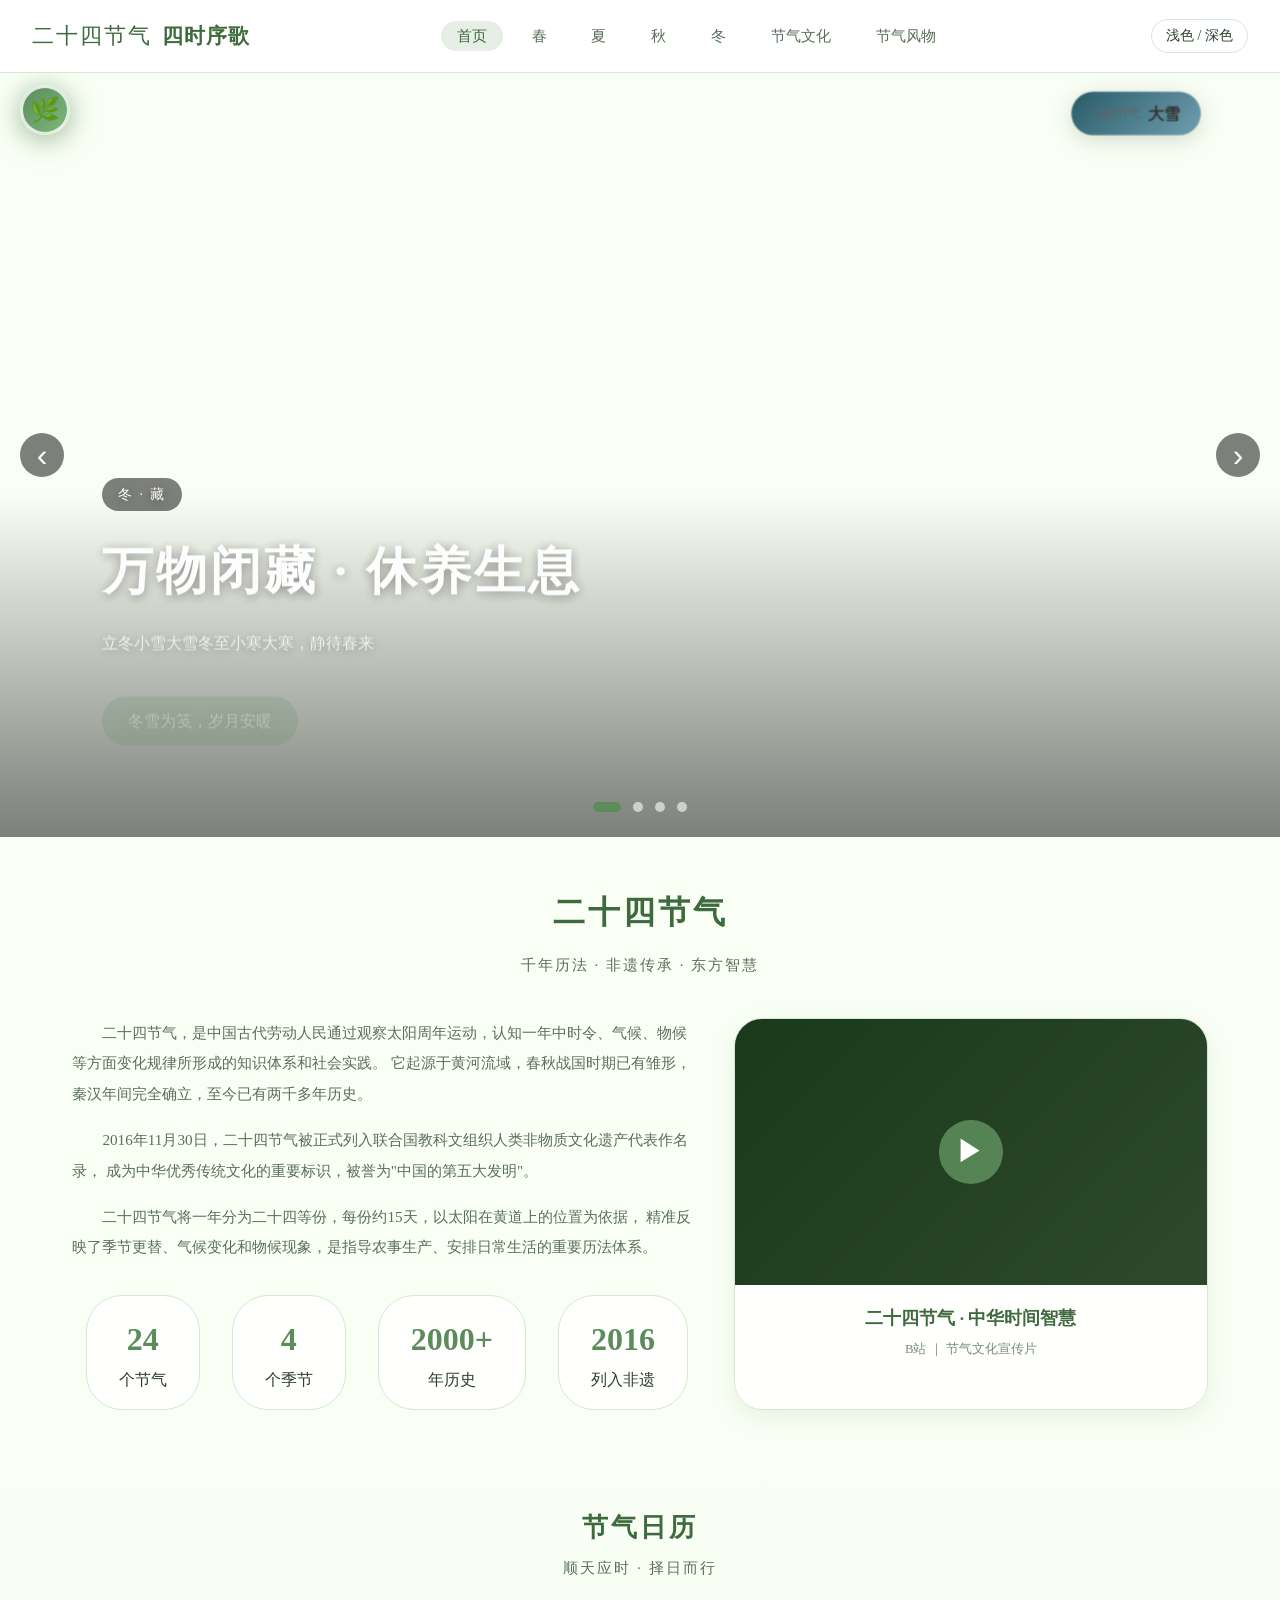
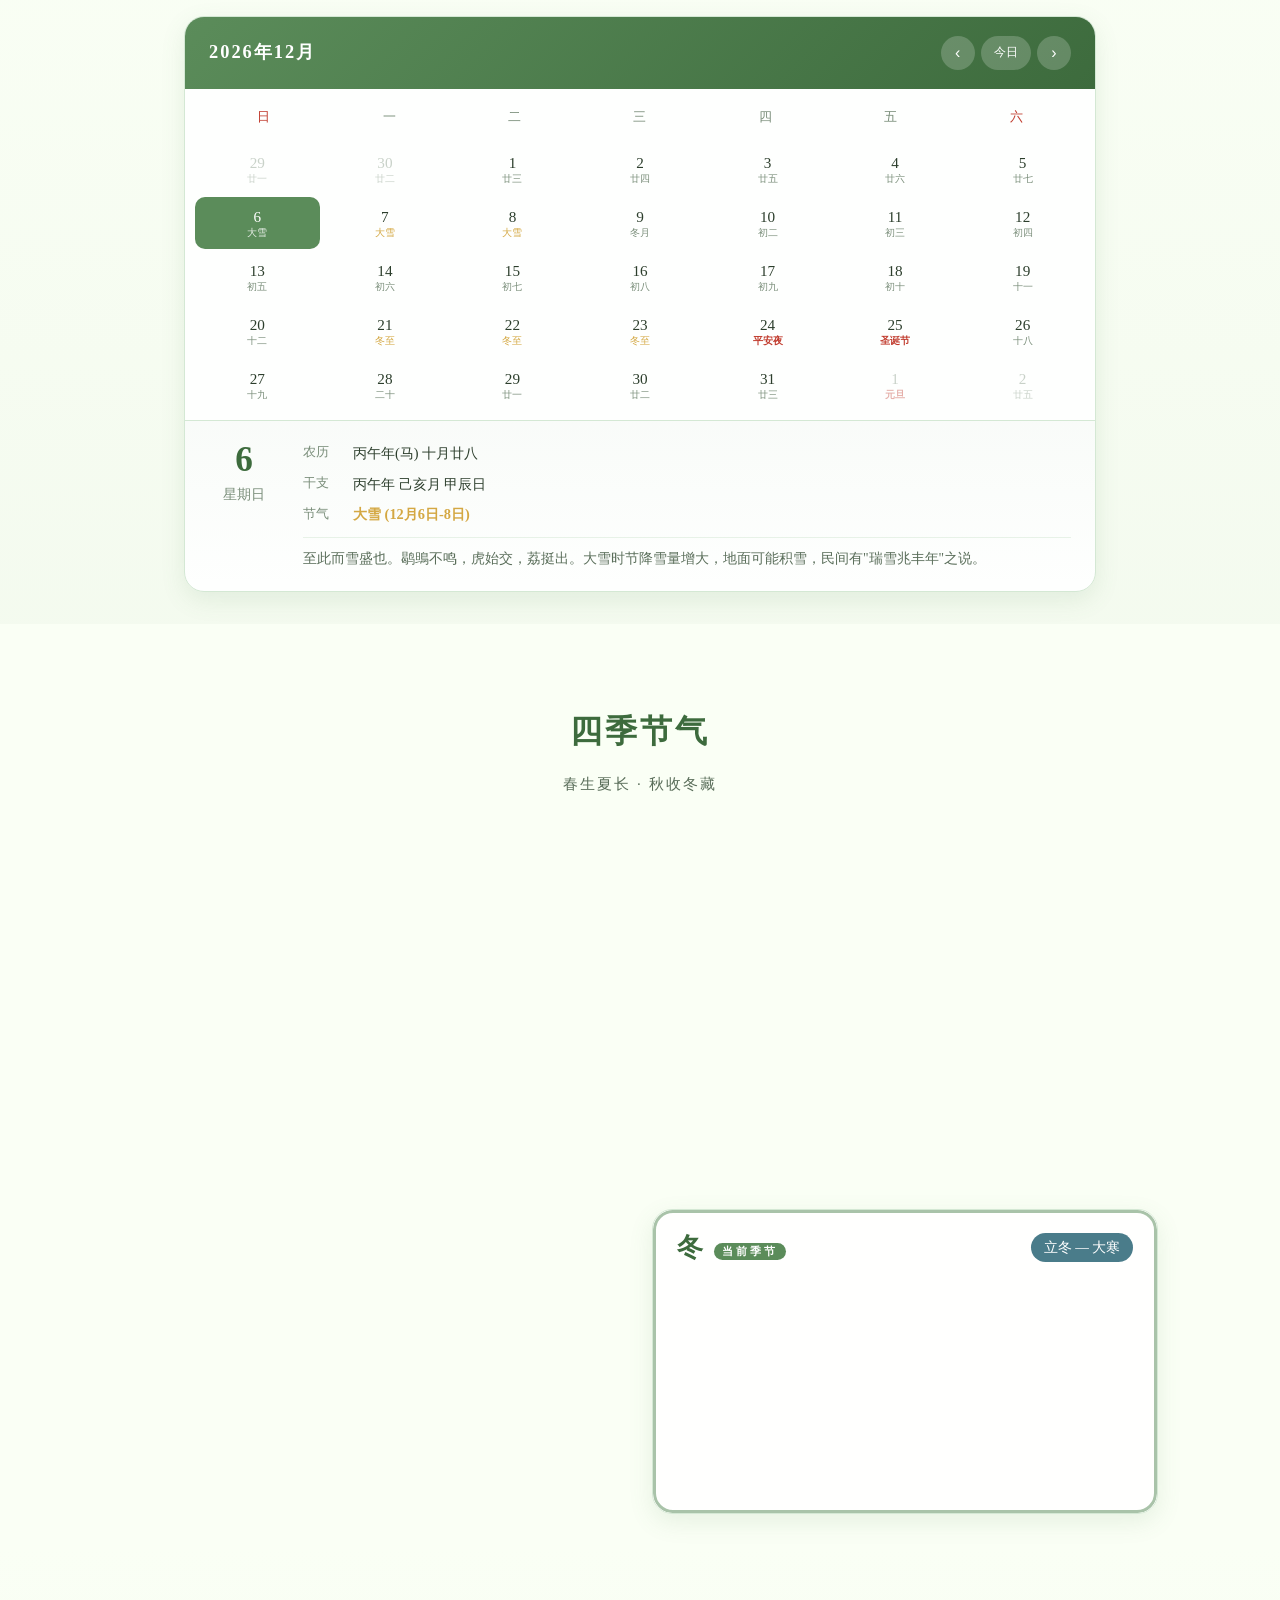
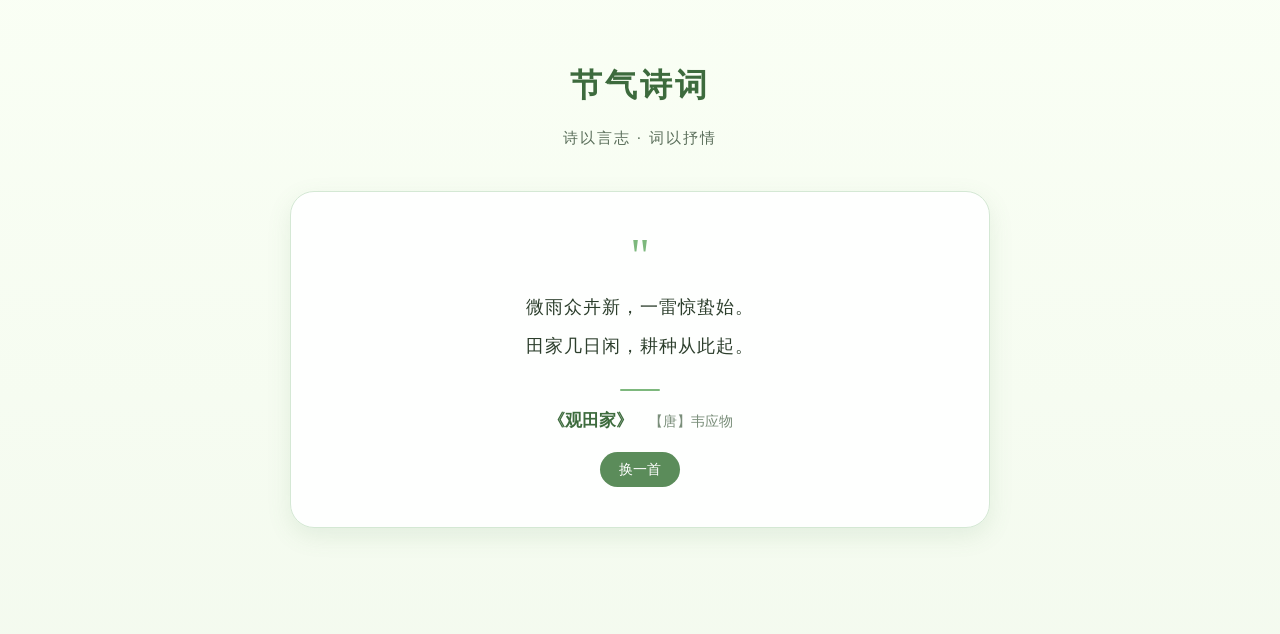
==== commit 8a162dd3: "chore:二十四节气(整合)" ====
--- a/index.html
+++ b/index.html
@@ -1,1294 +1,11 @@
-<!DOCTYPE html>
+﻿<!DOCTYPE html>
 <html lang="zh-CN">
 <head>
   <meta charset="UTF-8">
-  <meta name="viewport" content="width=device-width, initial-scale=1.0, viewport-fit=cover">
-  <title>二十四节气 · 四时序歌</title>
-  <meta name="description" content="二十四节气文化展示网站，传承中华节气智慧，探索春生夏长秋收冬藏的东方哲学。">
-  <link href="https://fonts.googleapis.com/css2?family=Noto+Serif+SC:wght@400;500;600;700&display=swap" rel="stylesheet">
-  <style>
-    /* ========== 全局变量 & 重置 ========== */
-    *{margin:0;padding:0;box-sizing:border-box}
-    :root{
-      --bg:#FAFFF5;--bg2:#FFFFFF;--bg-card:rgba(255,255,255,0.92);
-      --text:#2C3E2C;--text2:#5A6E5A;--text3:#7A8E7A;
-      --border:#D4E8D4;--green:#5B8C5A;--green-d:#3D6B3D;--green-l:#7DB87D;
-      --pink:#F5C6C6;--gold:#D4A843;
-      --shadow:0 8px 24px rgba(91,140,90,0.12);--shadow2:0 12px 32px rgba(91,140,90,0.18);
-      --nav-bg:rgba(255,255,255,0.92);--footer-bg:#2C5E2C;
-      --spring:#5B8C5A;--summer:#4A90E2;--autumn:#C17817;--winter:#4A7C8A;
-    }
-    body{font-family:"Noto Serif SC","STSong","SimSun",serif;background:var(--bg);color:var(--text);line-height:1.7;overflow-x:hidden;transition:background .3s,color .2s}
-    ::-webkit-scrollbar{width:6px}
-    ::-webkit-scrollbar-track{background:var(--border)}
-    ::-webkit-scrollbar-thumb{background:var(--green);border-radius:8px}
-
-    /* ========== 导航栏 ========== */
-    .main-nav{position:fixed;top:0;left:0;right:0;z-index:1000;background:var(--nav-bg);backdrop-filter:blur(20px);border-bottom:1px solid var(--border);transition:all .3s}
-    .main-nav.scrolled{box-shadow:var(--shadow);background:var(--bg-card)}
-    .nav-container{max-width:1280px;margin:0 auto;padding:0 2rem;display:flex;align-items:center;justify-content:space-between;height:72px}
-    .nav-logo{display:flex;align-items:center;gap:.6rem;text-decoration:none;font-weight:700;font-size:1.3rem;color:var(--green-d)}
-    .nav-logo-icon{font-size:1.4rem;font-weight:500;letter-spacing:2px}
-    .nav-logo-text{letter-spacing:1px}
-    .nav-links{display:flex;list-style:none;gap:.8rem;align-items:center}
-    .nav-links a{text-decoration:none;color:var(--text2);padding:.4rem 1rem;border-radius:40px;font-size:.95rem;transition:.2s}
-    .nav-links a:hover,.nav-links a.active{background:rgba(91,140,90,0.15);color:var(--green-d)}
-    .theme-toggle{background:var(--bg2);border:1px solid var(--border);border-radius:40px;padding:.3rem .9rem;cursor:pointer;font-size:.85rem;display:flex;gap:6px;transition:.2s;margin-left:.5rem;font-weight:500}
-    .theme-toggle:hover{transform:scale(1.02);background:var(--green);color:#fff}
-    .nav-toggle{display:none;flex-direction:column;gap:5px;cursor:pointer}
-    .nav-toggle span{width:25px;height:2px;background:var(--text);border-radius:2px}
-
-    /* ========== 轮播区 ========== */
-    .hero-banner{position:relative;margin-top:72px;width:100%;height:85vh;min-height:550px;overflow:hidden}
-    .hero-slides{position:relative;width:100%;height:100%}
-    .hero-slide{position:absolute;top:0;left:0;width:100%;height:100%;opacity:0;visibility:hidden;transition:opacity .8s cubic-bezier(.2,.9,.4,1.1),visibility .8s;background-size:cover;background-position:center 30%;background-repeat:no-repeat}
-    .hero-slide.active{opacity:1;visibility:visible;z-index:1}
-    .hero-slide::after{content:'';position:absolute;bottom:0;left:0;right:0;height:45%;background:linear-gradient(to top,rgba(0,0,0,.5),transparent);pointer-events:none}
-    .hero-slide-content{position:absolute;bottom:15%;left:8%;z-index:3;max-width:600px;color:#fff;text-shadow:0 2px 12px rgba(0,0,0,.4)}
-
-    /* 轮播图季节特色入场动画 */
-    .hero-slide.active .hero-slide-content {
-      animation: slideUpIn 0.8s ease forwards;
-    }
-    .hero-slide.active .hero-season-tag {
-      animation: fadeSlideDown 0.6s ease 0.2s forwards;
-      opacity: 0;
-    }
-    .hero-slide.active .hero-title {
-      animation: fadeSlideUp 0.7s ease 0.3s forwards;
-      opacity: 0;
-      transform: translateY(30px);
-    }
-    .hero-slide.active .hero-desc {
-      animation: fadeSlideUp 0.7s ease 0.5s forwards;
-      opacity: 0;
-      transform: translateY(30px);
-    }
-    .hero-slide.active .hero-btn {
-      animation: fadeSlideUp 0.7s ease 0.7s forwards;
-      opacity: 0;
-      transform: translateY(20px);
-    }
-
-    /* 当前节气徽章 */
-    .hero-current-term {
-      position: absolute;
-      top: 20px;
-      right: 80px;
-      z-index: 10;
-      background: rgba(255, 255, 255, 0.95);
-      backdrop-filter: blur(10px);
-      border-radius: 30px;
-      padding: 8px 20px;
-      box-shadow: 0 4px 20px rgba(0, 0, 0, 0.15);
-      display: flex;
-      align-items: center;
-      gap: 8px;
-      animation: termBadgePulse 3s ease-in-out infinite;
-    }
-    .hero-current-term-label {
-      font-size: 12px;
-      color: #666;
-    }
-    .hero-current-term-name {
-      font-size: 16px;
-      font-weight: 700;
-      color: #333;
-    }
-    @keyframes termBadgePulse {
-      0%, 100% { transform: scale(1); box-shadow: 0 4px 20px rgba(0, 0, 0, 0.15); }
-      50% { transform: scale(1.03); box-shadow: 0 6px 30px rgba(91, 140, 90, 0.3); }
-    }
-
-    /* 季节特色入场动画关键帧 */
-    @keyframes slideUpIn {
-      from { opacity: 0; transform: translateY(50px); }
-      to { opacity: 1; transform: translateY(0); }
-    }
-    @keyframes fadeSlideDown {
-      from { opacity: 0; transform: translateY(-20px); }
-      to { opacity: 1; transform: translateY(0); }
-    }
-    @keyframes fadeSlideUp {
-      from { opacity: 0; transform: translateY(30px); }
-      to { opacity: 1; transform: translateY(0); }
-    }
-
-    /* 春季幻灯片特效 */
-    .hero-slide.spring-slide.active {
-      animation: springFadeIn 1s ease forwards;
-    }
-    @keyframes springFadeIn {
-      0% { filter: saturate(0.5) brightness(0.8); }
-      100% { filter: saturate(1) brightness(1); }
-    }
-
-    /* 夏季幻灯片特效 */
-    .hero-slide.summer-slide.active {
-      animation: summerGlow 1s ease forwards;
-    }
-    @keyframes summerGlow {
-      0% { filter: brightness(0.7) sepia(0.2); }
-      100% { filter: brightness(1) sepia(0); }
-    }
-
-    /* 秋季幻灯片特效 */
-    .hero-slide.autumn-slide.active {
-      animation: autumnLeaves 1s ease forwards;
-    }
-    @keyframes autumnLeaves {
-      0% { filter: saturate(0.6) contrast(1.1); }
-      100% { filter: saturate(1.1) contrast(1); }
-    }
-
-    /* 冬季幻灯片特效 */
-    .hero-slide.winter-slide.active {
-      animation: winterSnow 1s ease forwards;
-    }
-    @keyframes winterSnow {
-      0% { filter: brightness(0.7) saturate(0.5) hue-rotate(10deg); }
-      100% { filter: brightness(1) saturate(0.9) hue-rotate(0deg); }
-    }
-
-    .hero-season-tag{background:rgba(0,0,0,.5);backdrop-filter:blur(8px);display:inline-block;padding:.3rem 1rem;border-radius:40px;font-size:.85rem;letter-spacing:2px;margin-bottom:1rem}
-    .hero-title{font-size:3.2rem;font-weight:700;margin-bottom:.5rem;letter-spacing:3px}
-    .hero-desc{font-size:1rem;margin-bottom:1.5rem;opacity:.9}
-    .hero-btn{background:var(--green);color:#fff;border:none;padding:.7rem 1.6rem;border-radius:40px;text-decoration:none;display:inline-block;font-weight:500;transition:.2s}
-    .hero-btn:hover{background:var(--green-d);transform:translateY(-2px)}
-    .hero-arrow{position:absolute;top:50%;transform:translateY(-50%);background:rgba(0,0,0,.5);backdrop-filter:blur(4px);border:none;color:#fff;width:44px;height:44px;border-radius:50%;font-size:2rem;cursor:pointer;z-index:10;transition:.2s}
-    .hero-arrow-prev{left:20px}
-    .hero-arrow-next{right:20px}
-    .hero-arrow:hover{background:var(--green);color:#fff}
-    .hero-dots{position:absolute;bottom:25px;left:50%;transform:translateX(-50%);display:flex;gap:12px;z-index:10}
-    .dot{width:10px;height:10px;background:rgba(255,255,255,.6);border-radius:50%;cursor:pointer;transition:.2s}
-    .dot.active{background:var(--green);width:28px;border-radius:10px}
-
-    /* ========== 通用 ========== */
-    .section-container{max-width:1200px;margin:0 auto;padding:3rem 2rem}
-    .section-title{font-size:2rem;text-align:center;color:var(--green-d);margin-bottom:.8rem;letter-spacing:3px}
-    .section-subtitle{text-align:center;color:var(--text2);margin-bottom:2.5rem;letter-spacing:2px;font-size:.95rem}
-
-    /* ========== 二十四节气总述 + 视频卡片布局（从首页1.html整合） ========== */
-    .intro-wrapper {
-      display: flex;
-      flex-wrap: wrap;
-      gap: 2rem;
-      align-items: stretch;
-    }
-    .intro-text-block {
-      flex: 1.2;
-      min-width: 250px;
-    }
-    .intro-text {
-      color: var(--text2);
-      line-height: 2;
-      font-size: 0.95rem;
-      margin-bottom: 1rem;
-      text-indent: 2em;
-    }
-    .intro-stats {
-      display: flex;
-      justify-content: center;
-      gap: 2rem;
-      margin-top: 2rem;
-      flex-wrap: wrap;
-    }
-    .stat-item {
-      text-align: center;
-      background: var(--bg-card);
-      padding: 1rem 2rem;
-      border-radius: 36px;
-      border: 1px solid var(--border);
-    }
-    .stat-number {
-      font-size: 2rem;
-      font-weight: 700;
-      color: var(--green);
-      display: block;
-    }
-    .intro-video-card {
-      flex: 0.9;
-      min-width: 280px;
-      background: var(--bg-card);
-      border-radius: 28px;
-      border: 1px solid var(--border);
-      overflow: hidden;
-      box-shadow: var(--shadow);
-      transition: transform 0.3s;
-    }
-    .intro-video-card:hover {
-      transform: translateY(-5px);
-      box-shadow: var(--shadow2);
-    }
-    .video-cover {
-      position: relative;
-      width: 100%;
-      padding-top: 56.25%; /* 16:9 */
-      background: linear-gradient(135deg, #2C5E2C, #4A7A49);
-      cursor: pointer;
-      overflow: hidden;
-    }
-    .video-play-overlay {
-      position: absolute;
-      top: 0;
-      left: 0;
-      width: 100%;
-      height: 100%;
-      background: rgba(0, 0, 0, 0.4);
-      display: flex;
-      align-items: center;
-      justify-content: center;
-      transition: 0.3s;
-      cursor: pointer;
-    }
-    .video-play-icon {
-      width: 64px;
-      height: 64px;
-      background: rgba(91, 140, 90, 0.9);
-      border-radius: 50%;
-      display: flex;
-      align-items: center;
-      justify-content: center;
-      font-size: 1.8rem;
-      color: white;
-      transition: 0.2s;
-    }
-    .video-play-overlay:hover .video-play-icon {
-      transform: scale(1.1);
-      background: var(--green);
-    }
-    .video-info {
-      padding: 1.2rem;
-      text-align: center;
-    }
-    .video-info h4 {
-      font-size: 1.1rem;
-      color: var(--green-d);
-      margin-bottom: 0.3rem;
-    }
-    .video-info p {
-      font-size: 0.8rem;
-      color: var(--text3);
-    }
-
-    /* ========== 日历区 ========== */
-    .calendar-section{background:linear-gradient(180deg,var(--bg) 0%,rgba(91,140,90,.04) 100%);padding:2rem 0}
-    .calendar-wrapper{max-width:960px;margin:0 auto;padding:0 1.5rem}
-    .calendar-card{background:var(--bg-card);border-radius:20px;border:1px solid var(--border);box-shadow:var(--shadow);overflow:hidden}
-    .calendar-header{display:flex;align-items:center;justify-content:space-between;padding:1.2rem 1.5rem;background:linear-gradient(135deg,var(--green),var(--green-d));color:#fff}
-    .calendar-header h3{font-size:1.15rem;letter-spacing:2px;cursor:pointer}
-    .calendar-nav{display:flex;gap:.4rem;align-items:center}
-    .calendar-nav button{background:rgba(255,255,255,.2);border:none;color:#fff;width:34px;height:34px;border-radius:50%;cursor:pointer;font-size:1rem;transition:.2s}
-    .calendar-nav button:hover{background:rgba(255,255,255,.35)}
-    .calendar-nav .today-btn{font-size:.75rem;width:auto;padding:0 .8rem;border-radius:20px}
-    .calendar-weekdays{display:grid;grid-template-columns:repeat(7,1fr);padding:.8rem 1rem .3rem}
-    .calendar-weekdays span{text-align:center;font-size:.8rem;color:var(--text3);font-weight:500;padding:.3rem 0}
-    .calendar-weekdays span.weekend{color:#c0392b}
-    .calendar-days{display:grid;grid-template-columns:repeat(7,1fr);padding:.3rem .6rem .6rem;gap:2px}
-    .cal-day{text-align:center;padding:.35rem .1rem;border-radius:10px;cursor:pointer;transition:all .15s;position:relative;min-height:52px;display:flex;flex-direction:column;align-items:center;justify-content:center;gap:1px}
-    .cal-day:hover{background:rgba(91,140,90,.08)}
-    .cal-day.other-month{opacity:.4}
-    .cal-day.other-month .day-num{color:var(--text3)}
-    .cal-day.selected{background:var(--green);color:#fff;border-radius:10px}
-    .cal-day.selected .day-lunar,.cal-day.selected .day-festival,.cal-day.selected .day-term-label{color:rgba(255,255,255,.85)!important}
-    .cal-day.today:not(.selected){background:rgba(91,140,90,.12);border:1.5px solid var(--green);border-radius:10px}
-    .cal-day .day-num{font-size:.95rem;line-height:1.2;font-weight:500}
-    .cal-day .day-lunar{font-size:.6rem;color:var(--text3);line-height:1;white-space:nowrap;max-width:100%;overflow:hidden;text-overflow:ellipsis}
-    .cal-day .day-festival{font-size:.6rem;color:#c0392b;font-weight:600;line-height:1;white-space:nowrap}
-    .cal-day .day-term-label{font-size:.6rem;color:var(--gold);font-weight:500;line-height:1;white-space:nowrap}
-    .cal-day .day-rest{position:absolute;top:2px;right:4px;font-size:.5rem;color:#c0392b;font-weight:700}
-    .cal-day.selected .day-rest{color:rgba(255,255,255,.9)}
-
-    /* 年份选择面板 */
-    .year-panel{display:none;padding:1rem;background:var(--bg-card)}
-    .year-panel.show{display:block}
-    .year-panel-header{display:flex;align-items:center;justify-content:space-between;margin-bottom:.8rem}
-    .year-panel-header span{font-size:1rem;font-weight:600;color:var(--green-d)}
-    .year-panel-header button{background:var(--bg2);border:1px solid var(--border);border-radius:8px;padding:.2rem .6rem;cursor:pointer;color:var(--text2);font-size:.85rem;transition:.2s}
-    .year-panel-header button:hover{background:var(--green);color:#fff;border-color:var(--green)}
-    .year-grid{display:grid;grid-template-columns:repeat(6,1fr);gap:6px}
-    .year-cell{text-align:center;padding:.5rem .2rem;border-radius:8px;cursor:pointer;font-size:.9rem;color:var(--text2);transition:.15s;border:1px solid transparent}
-    .year-cell:hover{background:rgba(91,140,90,.1);border-color:var(--border)}
-    .year-cell.current{background:var(--green);color:#fff;font-weight:600}
-    .year-cell.selected-year{border-color:var(--green);color:var(--green-d);font-weight:600}
-
-    /* 日期详情面板 */
-    .date-detail{border-top:1px solid var(--border);padding:1.2rem 1.5rem;background:linear-gradient(180deg,rgba(91,140,90,.03),transparent);display:flex;gap:1.5rem;align-items:flex-start}
-    .date-detail-left{flex-shrink:0;text-align:center;min-width:70px}
-    .date-detail-day{font-size:2.2rem;font-weight:700;color:var(--green-d);line-height:1.1}
-    .date-detail-weekday{font-size:.85rem;color:var(--text3);margin-top:.2rem}
-    .date-detail-right{flex:1;min-width:0}
-    .date-detail-row{display:flex;align-items:center;gap:.5rem;margin-bottom:.4rem;font-size:.9rem;color:var(--text2)}
-    .date-detail-row:last-child{margin-bottom:0}
-    .detail-label{color:var(--text3);font-size:.8rem;flex-shrink:0;min-width:42px}
-    .detail-value{color:var(--text);font-size:.9rem}
-    .detail-value.festival-val{color:#c0392b;font-weight:600}
-    .detail-value.term-val{color:var(--gold);font-weight:600}
-    .detail-divider{width:100%;height:1px;background:var(--border);margin:.6rem 0;opacity:.5}
-    .detail-desc{font-size:.85rem;color:var(--text2);line-height:1.8;margin-top:.3rem}
-
-    /* 节气详情弹窗 */
-    .term-popup-overlay{position:fixed;top:0;left:0;right:0;bottom:0;background:rgba(0,0,0,.5);z-index:2000;display:none;align-items:center;justify-content:center;backdrop-filter:blur(4px)}
-    .term-popup-overlay.show{display:flex}
-    .term-popup{background:var(--bg2);border-radius:20px;max-width:500px;width:90%;padding:2rem;position:relative;box-shadow:0 20px 60px rgba(0,0,0,.2);animation:popIn .3s ease}
-    @keyframes popIn{from{opacity:0;transform:scale(.9) translateY(20px)}to{opacity:1;transform:scale(1) translateY(0)}}
-    .term-popup-close{position:absolute;top:.8rem;right:1.2rem;background:none;border:none;font-size:1.4rem;cursor:pointer;color:var(--text3);transition:.2s}
-    .term-popup-close:hover{color:var(--text);transform:rotate(90deg)}
-    .term-popup h3{font-size:1.5rem;color:var(--green-d);margin-bottom:.4rem;letter-spacing:2px}
-    .term-popup .term-date{color:var(--text3);font-size:.85rem;margin-bottom:.8rem}
-    .term-popup .term-desc{color:var(--text2);line-height:1.9;font-size:.95rem;margin-bottom:1rem}
-    .term-popup .term-season-tag{display:inline-block;padding:.2rem .7rem;border-radius:20px;font-size:.8rem;margin-bottom:.8rem}
-    .term-popup .term-season-tag.spring{background:rgba(91,140,90,.12);color:var(--spring)}
-    .term-popup .term-season-tag.summer{background:rgba(74,144,226,.12);color:var(--summer)}
-    .term-popup .term-season-tag.autumn{background:rgba(193,120,23,.12);color:var(--autumn)}
-    .term-popup .term-season-tag.winter{background:rgba(74,124,138,.12);color:var(--winter)}
-
-    /* ========== 四季节气区 ========== */
-    .seasons-section{padding:2rem 0;background:var(--bg)}
-    .seasons-grid{display:grid;grid-template-columns:repeat(2,1fr);gap:1.5rem;max-width:1100px;margin:0 auto;padding:0 2rem}
-    .season-box{border-radius:20px;border:1px solid var(--border);overflow:hidden;box-shadow:var(--shadow);transition:transform .3s,box-shadow .3s;position:relative;background-size:cover;background-position:center;opacity:0;transform:translateY(40px);transition:opacity 0.8s ease,transform 0.8s ease,box-shadow 0.3s}
-    .season-box.animate{opacity:1;transform:translateY(0)}
-    .season-box.spring-box{animation-delay:0.1s}
-    .season-box.summer-box{animation-delay:0.3s}
-    .season-box.autumn-box{animation-delay:0.5s}
-    .season-box.winter-box{animation-delay:0.7s}
-    .season-box:hover{transform:translateY(-4px);box-shadow:var(--shadow2)}
-    .season-box::before{content:'';position:absolute;top:0;left:0;right:0;bottom:0;background:rgba(255,255,255,.88);z-index:1}
-    .season-box>*{position:relative;z-index:2}
-    .season-box.spring-box{background-image:url('./春.jpg')}
-.season-box.summer-box{background-image:url('./夏.jpg')}
-.season-box.autumn-box{background-image:url('./秋.jpg')}
-.season-box.winter-box{background-image:url('./冬.jpg')}
-
-    /* 当前季节卡片高亮效果 */
-    .season-box.current-season::after{content:'';position:absolute;top:0;left:0;right:0;bottom:0;border:3px solid var(--green);border-radius:20px;z-index:3;animation:pulse-border 2s ease-in-out infinite}
-    @keyframes pulse-border{0%,100%{opacity:0.5}50%{opacity:1}}
-    .season-box.current-season{transform:translateY(0);opacity:1}
-    .season-box.current-season .season-box-header h3{font-size:1.6rem;color:var(--green-d)}
-    .season-box-header{padding:1rem 1.5rem;display:flex;align-items:center;justify-content:space-between}
-    .season-box-header h3{font-size:1.4rem;letter-spacing:3px}
-    .season-box-header .season-label{font-size:.85rem;padding:.2rem .8rem;border-radius:20px;color:#fff}
-    .season-box-header .season-label.spring{background:var(--spring)}
-    .season-box-header .season-label.summer{background:var(--summer)}
-    .season-box-header .season-label.autumn{background:var(--autumn)}
-    .season-box-header .season-label.winter{background:var(--winter)}
-    .season-terms-grid{display:grid;grid-template-columns:repeat(3,1fr);gap:.6rem;padding:0 1.2rem 1.2rem}
-    .term-entry{background:rgba(255,255,255,.85);border:1px solid var(--border);border-radius:12px;padding:.8rem .5rem;text-align:center;cursor:pointer;transition:all .3s;text-decoration:none;color:var(--text);display:block;backdrop-filter:blur(4px)}
-    .term-entry:hover{transform:translateY(-2px);box-shadow:0 4px 12px rgba(91,140,90,.12);border-color:var(--green-l);background:rgba(255,255,255,.95)}
-    .term-entry .term-name{font-size:1rem;font-weight:600;color:var(--green-d);margin-bottom:.2rem;letter-spacing:1px}
-    .term-entry .term-date-small{font-size:.7rem;color:var(--text3)}
-    .term-entry .play-hint{font-size:.65rem;color:var(--green);margin-top:.3rem;opacity:0;transition:opacity .2s}
-    .term-entry:hover .play-hint{opacity:1}
-
-    /* ========== 诗词区 ========== */
-    .poetry-section{padding:4rem 0;background:linear-gradient(180deg,var(--bg) 0%,rgba(91,140,90,.04) 100%)}
-    .poetry-card{background:var(--bg-card);border-radius:24px;padding:2.5rem;max-width:700px;margin:0 auto;text-align:center;border:1px solid var(--border);box-shadow:var(--shadow);position:relative}
-    .poetry-quote{font-size:3rem;color:var(--green-l);line-height:1;margin-bottom:.5rem;font-family:Georgia,serif}
-    .poetry-content{margin-bottom:1.5rem}
-    .poem-line{font-size:1.1rem;color:var(--text);line-height:2.2;letter-spacing:1px}
-    .poetry-info{display:flex;justify-content:center;gap:1rem;align-items:center;margin-bottom:1rem}
-    .poem-title-display{font-size:1.05rem;color:var(--green-d);font-weight:600}
-    .poem-author-display{font-size:.9rem;color:var(--text3)}
-    .poetry-divider{width:40px;height:2px;background:var(--green-l);margin:0 auto 1rem;border-radius:2px}
-    .poetry-refresh{background:var(--green);border:none;padding:.5rem 1.2rem;border-radius:40px;color:#fff;cursor:pointer;font-size:.9rem;transition:.2s}
-    .poetry-refresh:hover{background:var(--green-d);transform:translateY(-2px)}
-
-    /* ========== 回到顶部 ========== */
-    .back-to-top{position:fixed;bottom:2rem;right:2rem;width:48px;height:48px;background:var(--green);border-radius:50%;border:none;color:#fff;font-size:1.5rem;cursor:pointer;opacity:0;visibility:hidden;transition:.2s;z-index:99}
-    .back-to-top.visible{opacity:1;visibility:visible}
-
-    /* ========== 响应式 ========== */
-    @media(max-width:768px){
-      .nav-links{display:none;flex-direction:column;position:absolute;top:72px;left:0;right:0;background:var(--bg-card);backdrop-filter:blur(20px);padding:1rem;border-bottom:1px solid var(--border)}
-      .nav-links.open{display:flex}
-      .nav-toggle{display:flex}
-      .hero-title{font-size:2rem}
-      .hero-slide-content{bottom:10%;left:5%}
-      .seasons-grid{grid-template-columns:1fr;padding:0 1rem}
-      .season-terms-grid{grid-template-columns:repeat(2,1fr)}
-      .section-container{padding:2rem 1rem}
-      .intro-wrapper{flex-direction:column}
-    }
-    @media(max-width:480px){
-      .season-terms-grid{grid-template-columns:1fr 1fr}
-      .calendar-days{padding:.5rem .8rem 1rem}
-      .cal-day{padding:.4rem .1rem;font-size:.85rem}
-    }
-    .visible{opacity:1!important;transform:translateY(0)!important}
-    .season-box,.term-entry{opacity:0;transform:translateY(30px);transition:opacity .6s,transform .4s}
-
-    /* ========== 左上角季节导航 ========== */
-    .top-left-nav {
-      position: fixed;
-      top: 85px;
-      left: 20px;
-      z-index: 999;
-      display: flex;
-      flex-direction: column;
-      gap: 8px;
-    }
-    .top-left-nav-trigger {
-      width: 50px;
-      height: 50px;
-      border-radius: 50%;
-      background: linear-gradient(135deg, #5B8C5A, #7DB87D);
-      border: 3px solid rgba(255,255,255,0.8);
-      box-shadow: 0 4px 20px rgba(91,140,90,0.4);
-      cursor: pointer;
-      display: flex;
-      align-items: center;
-      justify-content: center;
-      font-size: 24px;
-      transition: all 0.4s cubic-bezier(0.175, 0.885, 0.32, 1.275);
-      animation: leftNavPulseIndex 3s ease-in-out infinite;
-    }
-    .top-left-nav-trigger:hover {
-      transform: scale(1.15) rotate(-10deg);
-      box-shadow: 0 8px 35px rgba(91,140,90,0.6);
-    }
-    @keyframes leftNavPulseIndex {
-      0%, 100% { box-shadow: 0 4px 20px rgba(91,140,90,0.4); }
-      50% { box-shadow: 0 4px 30px rgba(91,140,90,0.7); }
-    }
-    .top-left-nav-menu {
-      display: flex;
-      flex-direction: column;
-      gap: 6px;
-      max-width: 0;
-      overflow: hidden;
-      transition: max-width 0.5s cubic-bezier(0.4, 0, 0.2, 1), opacity 0.3s ease;
-      opacity: 0;
-    }
-    .top-left-nav-menu.show {
-      max-width: 200px;
-      opacity: 1;
-    }
-    .top-left-nav-item {
-      background: rgba(255, 255, 255, 0.95);
-      backdrop-filter: blur(10px);
-      border-radius: 25px;
-      padding: 10px 18px;
-      text-decoration: none;
-      color: #3D6B3D;
-      font-size: 14px;
-      font-weight: 600;
-      box-shadow: 0 3px 15px rgba(0,0,0,0.1);
-      transition: all 0.3s ease;
-      display: flex;
-      align-items: center;
-      gap: 8px;
-      white-space: nowrap;
-      transform: translateX(-20px);
-    }
-    .top-left-nav-menu.show .top-left-nav-item {
-      transform: translateX(0);
-    }
-    .top-left-nav-menu.show .top-left-nav-item:nth-child(1) { transition-delay: 0.05s; }
-    .top-left-nav-menu.show .top-left-nav-item:nth-child(2) { transition-delay: 0.1s; }
-    .top-left-nav-menu.show .top-left-nav-item:nth-child(3) { transition-delay: 0.15s; }
-    .top-left-nav-menu.show .top-left-nav-item:nth-child(4) { transition-delay: 0.2s; }
-    .top-left-nav-menu.show .top-left-nav-item:nth-child(5) { transition-delay: 0.25s; }
-    .top-left-nav-menu.show .top-left-nav-item:nth-child(6) { transition-delay: 0.3s; }
-    .top-left-nav-menu.show .top-left-nav-item:nth-child(7) { transition-delay: 0.35s; }
-    .top-left-nav-item:hover {
-      background: linear-gradient(135deg, #5B8C5A, #7DB87D);
-      color: #fff;
-      transform: translateX(5px) !important;
-      box-shadow: 0 5px 20px rgba(91,140,90,0.3);
-    }
-    .top-left-nav-item.active {
-      background: linear-gradient(135deg, #5B8C5A, #7DB87D);
-      color: #fff;
-    }
-    .top-left-nav-hint {
-      font-size: 10px;
-      color: #5B8C5A;
-      text-align: center;
-      opacity: 0;
-      transition: opacity 0.3s ease;
-      white-space: nowrap;
-      margin-top: 4px;
-    }
-    .top-left-nav-trigger:hover + .top-left-nav-menu + .top-left-nav-hint,
-    .top-left-nav-menu.show ~ .top-left-nav-hint {
-      opacity: 0.7;
-    }
-  </style>
+  <meta http-equiv="refresh" content="0;url=html/index.html">
+  <title>二十四节气</title>
 </head>
 <body>
-
-  <!-- ========== 左上角季节导航 ========== -->
-  <div class="top-left-nav">
-    <button class="top-left-nav-trigger" onclick="toggleTopLeftNav()" title="导航菜单">🌿</button>
-    <div class="top-left-nav-menu" id="topLeftNavMenu">
-      <a href="index.html" class="top-left-nav-item active">🏠 首页总览</a>
-      <a href="spring.html" class="top-left-nav-item">🌸 春季详情</a>
-      <a href="summer.html" class="top-left-nav-item">☀️ 夏季详情</a>
-      <a href="autumn.html" class="top-left-nav-item">🍂 秋季详情</a>
-      <a href="winter.html" class="top-left-nav-item">❄️ 冬季详情</a>
-      <a href="culture.html" class="top-left-nav-item">📚 节气文化</a>
-      <a href="scenery.html" class="top-left-nav-item">🏞️ 节气风物</a>
-    </div>
-    <span class="top-left-nav-hint">点击展开</span>
-  </div>
-  <script>
-    function toggleTopLeftNav() {
-      const menu = document.getElementById('topLeftNavMenu');
-      const hint = menu.parentElement.querySelector('.top-left-nav-hint');
-      menu.classList.toggle('show');
-      hint.textContent = menu.classList.contains('show') ? '点击收起' : '点击展开';
-    }
-  </script>
-
-<!-- 导航栏（原index.html） -->
-<nav class="main-nav" id="mainNav">
-  <div class="nav-container">
-    <a href="index.html" class="nav-logo">
-      <span class="nav-logo-icon">二十四节气</span>
-      <span class="nav-logo-text">四时序歌</span>
-    </a>
-    <ul class="nav-links" id="navLinks">
-      <li><a href="index.html" class="active">首页</a></li>
-      <li><a href="spring.html">春</a></li>
-      <li><a href="summer.html">夏</a></li>
-      <li><a href="autumn.html">秋</a></li>
-      <li><a href="winter.html">冬</a></li>
-      <li><a href="culture.html">节气文化</a></li>
-      <li><a href="scenery.html">节气风物</a></li>
-    </ul>
-    <div style="display:flex;align-items:center;gap:12px">
-      <div class="theme-toggle" id="themeToggle">浅色 / 深色</div>
-      <div class="nav-toggle" id="navToggle"><span></span><span></span><span></span></div>
-    </div>
-  </div>
-</nav>
-
-<!-- 轮播区（原index.html，保持四张图片） -->
-<section class="hero-banner">
-  <div class="hero-slides" id="heroSlides">
-    <div class="hero-slide active spring-slide" style="background-image:url('./春.jpg')">
-      <div class="hero-slide-content"><span class="hero-season-tag">春 · 生</span><h1 class="hero-title">万物复苏 · 春耕始萌</h1><p class="hero-desc">立春雨水惊蛰春分清明谷雨，大地从沉寂中苏醒</p><a href="https://www.bilibili.com/video/BV1n46nBoE2C?t=42.3" target="_blank" class="hero-btn">春风有信，花开有期</a></div>
-    </div>
-    <div class="hero-slide summer-slide" style="background-image:url('./夏.jpg')">
-      <div class="hero-slide-content"><span class="hero-season-tag">夏 · 长</span><h1 class="hero-title">万物繁茂 · 暑气渐盛</h1><p class="hero-desc">立夏小满芒种夏至小暑大暑，生命蓬勃生长</p><a href="https://www.bilibili.com/video/BV15TmjYFEzG?t=25.0" target="_blank" class="hero-btn">蝉鸣入夏，风遇晴光</a></div>
-    </div>
-    <div class="hero-slide autumn-slide" style="background-image:url('./秋.jpg')">
-      <div class="hero-slide-content"><span class="hero-season-tag">秋 · 收</span><h1 class="hero-title">天高云淡 · 硕果丰收</h1><p class="hero-desc">立秋处暑白露秋分寒露霜降，收获满满</p><a href="https://www.bilibili.com/video/BV1Tu4y1e7GN?t=55.3" target="_blank" class="hero-btn">才感盛夏，忽而已秋</a></div>
-    </div>
-    <div class="hero-slide winter-slide" style="background-image:url('./冬.jpg')">
-      <div class="hero-slide-content"><span class="hero-season-tag">冬 · 藏</span><h1 class="hero-title">万物闭藏 · 休养生息</h1><p class="hero-desc">立冬小雪大雪冬至小寒大寒，静待春来</p><a href="https://www.bilibili.com/video/BV1AQ4y1S7Xn?t=128.2" target="_blank" class="hero-btn">冬雪为笺，岁月安暖</a></div>
-    </div>
-  </div>
-  <!-- 当前节气徽章 -->
-  <div class="hero-current-term" id="heroCurrentTerm">
-    <span class="hero-current-term-label">当前节气</span>
-    <span class="hero-current-term-name" id="currentTermName">加载中...</span>
-  </div>
-  <div class="hero-dots" id="heroDots"><span class="dot active"></span><span class="dot"></span><span class="dot"></span><span class="dot"></span></div>
-  <button class="hero-arrow hero-arrow-prev" id="prevSlide">&#8249;</button>
-  <button class="hero-arrow hero-arrow-next" id="nextSlide">&#8250;</button>
-</section>
-
-<!-- ========== 二十四节气总述 + 视频卡片（替换自首页1.html） ========== -->
-<section class="intro-section" id="intro">
-  <div class="section-container">
-    <h2 class="section-title">二十四节气</h2>
-    <p class="section-subtitle">千年历法 · 非遗传承 · 东方智慧</p>
-    <div class="intro-wrapper">
-      <!-- 左侧文字部分 -->
-      <div class="intro-text-block">
-        <p class="intro-text">
-          二十四节气，是中国古代劳动人民通过观察太阳周年运动，认知一年中时令、气候、物候等方面变化规律所形成的知识体系和社会实践。
-          它起源于黄河流域，春秋战国时期已有雏形，秦汉年间完全确立，至今已有两千多年历史。
-        </p>
-        <p class="intro-text">
-          2016年11月30日，二十四节气被正式列入联合国教科文组织人类非物质文化遗产代表作名录，
-          成为中华优秀传统文化的重要标识，被誉为"中国的第五大发明"。
-        </p>
-        <p class="intro-text">
-          二十四节气将一年分为二十四等份，每份约15天，以太阳在黄道上的位置为依据，
-          精准反映了季节更替、气候变化和物候现象，是指导农事生产、安排日常生活的重要历法体系。
-        </p>
-        <div class="intro-stats">
-          <div class="stat-item"><span class="stat-number">24</span><span class="stat-label">个节气</span></div>
-          <div class="stat-item"><span class="stat-number">4</span><span class="stat-label">个季节</span></div>
-          <div class="stat-item"><span class="stat-number">2000+</span><span class="stat-label">年历史</span></div>
-          <div class="stat-item"><span class="stat-number">2016</span><span class="stat-label">列入非遗</span></div>
-        </div>
-      </div>
-      <!-- 右侧视频卡片 (B站风格) -->
-      <div class="intro-video-card" id="introVideoCard">
-        <div class="video-cover" id="introVideoCover" onclick="loadIntroVideo()">
-          <div class="video-play-overlay">
-            <div class="video-play-icon">▶</div>
-          </div>
-        </div>
-        <div class="video-info">
-          <h4>二十四节气 · 中华时间智慧</h4>
-          <p>B站 ｜ 节气文化宣传片</p>
-        </div>
-        <div id="introVideoContainer" style="display: none; width: 100%; height: 0; padding-top: 56.25%; position: relative;"></div>
-      </div>
-    </div>
-  </div>
-</section>
-
-<!-- 日历 + 每日节气（原index.html完整保留） -->
-<section class="calendar-section">
-  <div class="section-container" style="padding:1rem 2rem">
-    <h2 class="section-title" style="font-size:1.6rem;margin-bottom:.3rem">节气日历</h2>
-    <p class="section-subtitle" style="margin-bottom:1.2rem">顺天应时 · 择日而行</p>
-  </div>
-  <div class="calendar-wrapper">
-    <div class="calendar-card">
-      <div class="calendar-header">
-        <h3 id="calTitle" title="点击选择年份">2026年6月</h3>
-        <div class="calendar-nav">
-          <button id="calPrev" title="上个月">&#8249;</button>
-          <button id="calToday" class="today-btn" title="回到今天">今日</button>
-          <button id="calNext" title="下个月">&#8250;</button>
-        </div>
-      </div>
-      <!-- 年份选择面板 -->
-      <div class="year-panel" id="yearPanel">
-        <div class="year-panel-header">
-          <span id="yearRangeLabel">2020 — 2035</span>
-          <div style="display:flex;gap:.4rem">
-            <button id="yearPrevRange">&#8249;</button>
-            <button id="yearNextRange">&#8250;</button>
-          </div>
-        </div>
-        <div class="year-grid" id="yearGrid"></div>
-      </div>
-      <div class="calendar-weekdays">
-        <span class="weekend">日</span><span>一</span><span>二</span><span>三</span><span>四</span><span>五</span><span class="weekend">六</span>
-      </div>
-      <div class="calendar-days" id="calDays"></div>
-      <!-- 日期详情面板 -->
-      <div class="date-detail" id="dateDetail">
-        <div class="date-detail-left">
-          <div class="date-detail-day" id="detailDay">14</div>
-          <div class="date-detail-weekday" id="detailWeekday">星期日</div>
-        </div>
-        <div class="date-detail-right" id="detailRight">
-          <div class="date-detail-row"><span class="detail-label">农历</span><span class="detail-value" id="detailLunar">四月廿九</span></div>
-          <div class="date-detail-row"><span class="detail-label">干支</span><span class="detail-value" id="detailGanzhi">丙午年 甲午月 己未日</span></div>
-          <div class="date-detail-row" id="detailFestivalRow" style="display:none"><span class="detail-label">节日</span><span class="detail-value festival-val" id="detailFestival"></span></div>
-          <div class="date-detail-row" id="detailTermRow" style="display:none"><span class="detail-label">节气</span><span class="detail-value term-val" id="detailTerm"></span></div>
-          <div class="detail-divider" id="detailDivider" style="display:none"></div>
-          <div class="detail-desc" id="detailDesc"></div>
-        </div>
-      </div>
-    </div>
-  </div>
-</section>
-
-<!-- 节气弹窗（原index.html） -->
-<div class="term-popup-overlay" id="termPopup">
-  <div class="term-popup">
-    <button class="term-popup-close" id="termPopupClose">&#10005;</button>
-    <span class="term-season-tag" id="popupSeasonTag">春季</span>
-    <h3 id="popupTermName">立春</h3>
-    <p class="term-date" id="popupTermDate">2月3日 — 5日</p>
-    <p class="term-desc" id="popupTermDesc">立春，二十四节气之首，标志着春季的开始。</p>
-  </div>
-</div>
-
-<!-- 四季节气（四大框 + 6个视频入口，原index.html） -->
-<section class="seasons-section">
-  <div class="section-container">
-    <h2 class="section-title">四季节气</h2>
-    <p class="section-subtitle">春生夏长 · 秋收冬藏</p>
-  </div>
-  <div class="seasons-grid" id="seasonGrid">
-    <!-- 春 -->
-    <div class="season-box spring-box">
-      <div class="season-box-header">
-        <h3>春</h3>
-        <span class="season-label spring">立春 — 谷雨</span>
-      </div>
-      <div class="season-terms-grid">
-        <div class="term-entry" data-video="https://www.bilibili.com/video/BV1Qx4y1Z79Z?t=12.3"><div class="term-name">立春</div><div class="term-date-small">2月3日—5日</div><div class="play-hint">点击观看视频</div></div>
-        <div class="term-entry" data-video="https://www.bilibili.com/video/BV1g4421c7uJ?t=0.7"><div class="term-name">雨水</div><div class="term-date-small">2月18日—20日</div><div class="play-hint">点击观看视频</div></div>
-        <div class="term-entry" data-video="https://www.bilibili.com/video/BV1cZ42117HC?t=2.0"><div class="term-name">惊蛰</div><div class="term-date-small">3月5日—7日</div><div class="play-hint">点击观看视频</div></div>
-        <div class="term-entry" data-video="https://www.bilibili.com/video/BV1gK421v72J?t=0.5"><div class="term-name">春分</div><div class="term-date-small">3月20日—22日</div><div class="play-hint">点击观看视频</div></div>
-        <div class="term-entry" data-video="https://www.bilibili.com/video/BV11D42157c9?t=0.6"><div class="term-name">清明</div><div class="term-date-small">4月4日—6日</div><div class="play-hint">点击观看视频</div></div>
-        <div class="term-entry" data-video="https://www.bilibili.com/video/BV1sC411n7uT?t=0.6"><div class="term-name">谷雨</div><div class="term-date-small">4月19日—21日</div><div class="play-hint">点击观看视频</div></div>
-      </div>
-    </div>
-    <!-- 夏 -->
-    <div class="season-box summer-box">
-      <div class="season-box-header">
-        <h3>夏</h3>
-        <span class="season-label summer">立夏 — 大暑</span>
-      </div>
-      <div class="season-terms-grid">
-        <div class="term-entry" data-video="https://www.bilibili.com/video/BV1A142197gj?t=0.8"><div class="term-name">立夏</div><div class="term-date-small">5月5日—7日</div><div class="play-hint">点击观看视频</div></div>
-        <div class="term-entry" data-video="https://www.bilibili.com/video/BV1oy411h7dk?t=0.9"><div class="term-name">小满</div><div class="term-date-small">5月20日—22日</div><div class="play-hint">点击观看视频</div></div>
-        <div class="term-entry" data-video="https://www.bilibili.com/video/BV1US411N7Gs?t=0.5"><div class="term-name">芒种</div><div class="term-date-small">6月5日—7日</div><div class="play-hint">点击观看视频</div></div>
-        <div class="term-entry" data-video="https://www.bilibili.com/video/BV18Z421M7Q1?t=0.6"><div class="term-name">夏至</div><div class="term-date-small">6月21日—22日</div><div class="play-hint">点击观看视频</div></div>
-        <div class="term-entry" data-video="https://www.bilibili.com/video/BV16E421A7gD?t=0.5"><div class="term-name">小暑</div><div class="term-date-small">7月6日—8日</div><div class="play-hint">点击观看视频</div></div>
-        <div class="term-entry" data-video="https://www.bilibili.com/video/BV1a142187PQ?t=139.6"><div class="term-name">大暑</div><div class="term-date-small">7月22日—24日</div><div class="play-hint">点击观看视频</div></div>
-      </div>
-    </div>
-    <!-- 秋 -->
-    <div class="season-box autumn-box">
-      <div class="season-box-header">
-        <h3>秋</h3>
-        <span class="season-label autumn">立秋 — 霜降</span>
-      </div>
-      <div class="season-terms-grid">
-        <div class="term-entry" data-video="https://www.bilibili.com/video/BV1ZU411U7qA?t=0.6"><div class="term-name">立秋</div><div class="term-date-small">8月7日—9日</div><div class="play-hint">点击观看视频</div></div>
-        <div class="term-entry" data-video="https://www.bilibili.com/video/BV1YM4m1y7dA?t=0.7"><div class="term-name">处暑</div><div class="term-date-small">8月22日—24日</div><div class="play-hint">点击观看视频</div></div>
-        <div class="term-entry" data-video="https://www.bilibili.com/video/BV1SVHQerEXi?t=0.5"><div class="term-name">白露</div><div class="term-date-small">9月7日—9日</div><div class="play-hint">点击观看视频</div></div>
-        <div class="term-entry" data-video="https://www.bilibili.com/video/BV1rwtkeSE9s?t=0.8"><div class="term-name">秋分</div><div class="term-date-small">9月22日—24日</div><div class="play-hint">点击观看视频</div></div>
-        <div class="term-entry" data-video="https://www.bilibili.com/video/BV1avxsejE3q?t=1.3"><div class="term-name">寒露</div><div class="term-date-small">10月8日—9日</div><div class="play-hint">点击观看视频</div></div>
-        <div class="term-entry" data-video="https://www.bilibili.com/video/BV1LiyxYnEnf?t=0.9"><div class="term-name">霜降</div><div class="term-date-small">10月23日—24日</div><div class="play-hint">点击观看视频</div></div>
-      </div>
-    </div>
-    <!-- 冬 -->
-    <div class="season-box winter-box">
-      <div class="season-box-header">
-        <h3>冬</h3>
-        <span class="season-label winter">立冬 — 大寒</span>
-      </div>
-      <div class="season-terms-grid">
-        <div class="term-entry" data-video="https://www.bilibili.com/video/BV1owD5YvEuh?t=1.1"><div class="term-name">立冬</div><div class="term-date-small">11月7日—8日</div><div class="play-hint">点击观看视频</div></div>
-        <div class="term-entry" data-video="https://www.bilibili.com/video/BV1cHUDYrEgc?t=1.1"><div class="term-name">小雪</div><div class="term-date-small">11月22日—23日</div><div class="play-hint">点击观看视频</div></div>
-        <div class="term-entry" data-video="https://www.bilibili.com/video/BV1VtioYmET2?t=1.4"><div class="term-name">大雪</div><div class="term-date-small">12月6日—8日</div><div class="play-hint">点击观看视频</div></div>
-        <div class="term-entry" data-video="https://www.bilibili.com/video/BV1X3kMYdEKo?t=1.0"><div class="term-name">冬至</div><div class="term-date-small">12月21日—23日</div><div class="play-hint">点击观看视频</div></div>
-        <div class="term-entry" data-video="https://www.bilibili.com/video/BV1DD62YdEjE?t=2.8"><div class="term-name">小寒</div><div class="term-date-small">1月5日—7日</div><div class="play-hint">点击观看视频</div></div>
-        <div class="term-entry" data-video="https://www.bilibili.com/video/BV1ZiwzeBEs1?t=1.3"><div class="term-name">大寒</div><div class="term-date-small">1月20日—21日</div><div class="play-hint">点击观看视频</div></div>
-      </div>
-    </div>
-  </div>
-</section>
-
-<!-- 节气诗词（原index.html） -->
-<section class="poetry-section">
-  <div class="section-container">
-    <h2 class="section-title">节气诗词</h2>
-    <p class="section-subtitle">诗以言志 · 词以抒情</p>
-    <div class="poetry-card">
-      <div class="poetry-quote">"</div>
-      <div class="poetry-content" id="poetryContent">
-        <p class="poem-line">好雨知时节，当春乃发生。</p>
-        <p class="poem-line">随风潜入夜，润物细无声。</p>
-      </div>
-      <div class="poetry-divider"></div>
-      <div class="poetry-info">
-        <span class="poem-title-display" id="poemTitle">《春夜喜雨》</span>
-        <span class="poem-author-display" id="poemAuthor">【唐】杜甫</span>
-      </div>
-      <button class="poetry-refresh" id="refreshPoemBtn">换一首</button>
-    </div>
-  </div>
-</section>
-
-<button class="back-to-top" id="backToTop">^</button>
-
-<script>
-// ========== 轮播图（原index.html） ==========
-// 根据季节自动调整幻灯片顺序 - 当前季节优先显示
-function getCurrentSeason() {
-  const month = new Date().getMonth() + 1; // 1-12
-  if (month >= 3 && month <= 5) return 'spring';
-  if (month >= 6 && month <= 8) return 'summer';
-  if (month >= 9 && month <= 11) return 'autumn';
-  return 'winter';
-}
-
-// 获取当前节气
-function getCurrentSolarTerm() {
-  const now = new Date();
-  const year = now.getFullYear();
-  const month = now.getMonth() + 1;
-  const day = now.getDate();
-
-  // 二十四节气日期（近似日期）
-  const solarTerms = [
-    { name: '小寒', date: [1, 5], season: 'winter' },
-    { name: '大寒', date: [1, 20], season: 'winter' },
-    { name: '立春', date: [2, 3], season: 'spring' },
-    { name: '雨水', date: [2, 18], season: 'spring' },
-    { name: '惊蛰', date: [3, 5], season: 'spring' },
-    { name: '春分', date: [3, 20], season: 'spring' },
-    { name: '清明', date: [4, 4], season: 'spring' },
-    { name: '谷雨', date: [4, 19], season: 'spring' },
-    { name: '立夏', date: [5, 5], season: 'summer' },
-    { name: '小满', date: [5, 20], season: 'summer' },
-    { name: '芒种', date: [6, 5], season: 'summer' },
-    { name: '夏至', date: [6, 21], season: 'summer' },
-    { name: '小暑', date: [7, 6], season: 'summer' },
-    { name: '大暑', date: [7, 22], season: 'summer' },
-    { name: '立秋', date: [8, 7], season: 'autumn' },
-    { name: '处暑', date: [8, 22], season: 'autumn' },
-    { name: '白露', date: [9, 7], season: 'autumn' },
-    { name: '秋分', date: [9, 22], season: 'autumn' },
-    { name: '寒露', date: [10, 8], season: 'autumn' },
-    { name: '霜降', date: [10, 23], season: 'autumn' },
-    { name: '立冬', date: [11, 7], season: 'winter' },
-    { name: '小雪', date: [11, 22], season: 'winter' },
-    { name: '大雪', date: [12, 6], season: 'winter' },
-    { name: '冬至', date: [12, 21], season: 'winter' }
-  ];
-
-  // 计算当前是一年中的第几天
-  const startOfYear = new Date(year, 0, 0);
-  const diff = now - startOfYear;
-  const dayOfYear = Math.floor(diff / (1000 * 60 * 60 * 24));
-
-  // 计算当前节气的索引
-  let currentTerm = solarTerms[0];
-  let found = false;
-
-  for (let i = 0; i < solarTerms.length; i++) {
-    const term = solarTerms[i];
-    let termDayOfYear;
-
-    if (term.date[0] === 1) {
-      termDayOfYear = getDayOfYear(year, term.date[0], term.date[1]);
-    } else {
-      termDayOfYear = getDayOfYear(year, term.date[0], term.date[1]);
-    }
-
-    if (dayOfYear < termDayOfYear) {
-      if (i === 0) {
-        currentTerm = solarTerms[solarTerms.length - 1];
-      } else {
-        currentTerm = solarTerms[i - 1];
-      }
-      found = true;
-      break;
-    }
-  }
-
-  if (!found) {
-    currentTerm = solarTerms[solarTerms.length - 1];
-  }
-
-  return currentTerm;
-}
-
-// 计算某日期是一年中的第几天
-function getDayOfYear(year, month, day) {
-  const date = new Date(year, month - 1, day);
-  const start = new Date(year, 0, 0);
-  const diff = date - start;
-  return Math.floor(diff / (1000 * 60 * 60 * 24));
-}
-
-// 显示当前节气
-function displayCurrentTerm() {
-  const term = getCurrentSolarTerm();
-  const termNameEl = document.getElementById('currentTermName');
-  if (termNameEl) {
-    termNameEl.textContent = term.name;
-  }
-
-  // 根据季节调整徽章颜色
-  const badge = document.getElementById('heroCurrentTerm');
-  if (badge) {
-    const seasonColors = {
-      spring: 'linear-gradient(135deg, #5B8C5A, #7DB87D)',
-      summer: 'linear-gradient(135deg, #4A90E2, #7CB0F2)',
-      autumn: 'linear-gradient(135deg, #D4883A, #F5C542)',
-      winter: 'linear-gradient(135deg, #2A5C68, #709FB0)'
-    };
-    badge.style.background = seasonColors[term.season];
-    badge.style.color = '#fff';
-  }
-
-  console.log('🌿 当前节气: ' + term.name + ' | 季节: ' + term.season);
-}
-
-const seasonOrder = { spring: 0, summer: 1, autumn: 2, winter: 3 };
-const currentSeason = getCurrentSeason();
-
-let slideIndex = 0;
-const slides = document.querySelectorAll('.hero-slide');
-const dots = document.querySelectorAll('.dot');
-let autoTimer;
-
-// 重新排序幻灯片：当前季节优先
-function reorderSlides() {
-  const container = document.getElementById('heroSlides');
-  const slideArray = Array.from(slides);
-  const dotArray = Array.from(dots);
-  
-  // 计算偏移量：当前季节幻灯片的索引
-  const offset = seasonOrder[currentSeason];
-  
-  // 重新排列幻灯片和圆点
-  const reorderedSlides = [...slideArray.slice(offset), ...slideArray.slice(0, offset)];
-  const reorderedDots = [...dotArray.slice(offset), ...dotArray.slice(0, offset)];
-  
-  // 清空并重新添加
-  container.innerHTML = '';
-  reorderedSlides.forEach((slide, i) => {
-    container.appendChild(slide);
-    if (i === 0) slide.classList.add('active');
-    else slide.classList.remove('active');
-  });
-  
-  // 更新圆点
-  const dotsContainer = document.getElementById('heroDots');
-  dotsContainer.innerHTML = '';
-  reorderedDots.forEach((dot, i) => {
-    dotsContainer.appendChild(dot);
-    if (i === 0) dot.classList.add('active');
-    else dot.classList.remove('active');
-  });
-}
-
-// 页面加载时重排序
-reorderSlides();
-
-// 更新slides和dots引用
-const updatedSlides = document.querySelectorAll('.hero-slide');
-const updatedDots = document.querySelectorAll('.dot');
-
-function showSlide(n) {
-  updatedSlides.forEach(s => s.classList.remove('active'));
-  updatedDots.forEach(d => d.classList.remove('active'));
-  slideIndex = (n + updatedSlides.length) % updatedSlides.length;
-  updatedSlides[slideIndex].classList.add('active');
-  updatedDots[slideIndex].classList.add('active');
-  resetAutoPlay();
-}
-
-function nextSlide() { showSlide(slideIndex + 1); }
-function prevSlide() { showSlide(slideIndex - 1); }
-
-function resetAutoPlay() {
-  clearInterval(autoTimer);
-  autoTimer = setInterval(nextSlide, 5500);
-}
-
-document.getElementById('nextSlide').addEventListener('click', nextSlide);
-document.getElementById('prevSlide').addEventListener('click', prevSlide);
-updatedDots.forEach((d, i) => {
-  d.addEventListener('click', () => showSlide(i));
-});
-
-resetAutoPlay();
-
-// 显示当前节气
-displayCurrentTerm();
-
-// 添加当前季节提示
-console.log('当前季节: ' + ['春', '夏', '秋', '冬'][['spring', 'summer', 'autumn', 'winter'].indexOf(currentSeason)]);
-
-// ========== 主题切换（原index.html） ==========
-const themeToggle=document.getElementById('themeToggle');
-const savedTheme=localStorage.getItem('theme')||'light';
-if(savedTheme==='dark')document.body.style.cssText+='--bg:#121212;--bg2:#1E2A1E;--bg-card:rgba(30,42,30,0.95);--text:#E6EDE6;--text2:#B8C7B8;--text3:#8EA08E;--border:#2F4530;--green:#8BBF8A;--green-d:#6E9F6D;--green-l:#5F9E5E;--shadow:0 8px 24px rgba(0,0,0,.3);--shadow2:0 12px 32px rgba(0,0,0,.4);--nav-bg:rgba(18,24,18,0.95);--footer-bg:#0F1F0F';
-themeToggle.addEventListener('click',()=>{const isDark=document.body.style.getPropertyValue('--bg').trim()==='#121212';if(isDark){document.body.style.cssText='';localStorage.setItem('theme','light')}else{document.body.style.cssText+='--bg:#121212;--bg2:#1E2A1E;--bg-card:rgba(30,42,30,0.95);--text:#E6EDE6;--text2:#B8C7B8;--text3:#8EA08E;--border:#2F4530;--green:#8BBF8A;--green-d:#6E9F6D;--green-l:#5F9E5E;--shadow:0 8px 24px rgba(0,0,0,.3);--shadow2:0 12px 32px rgba(0,0,0,.4);--nav-bg:rgba(18,24,18,0.95);--footer-bg:#0F1F0F';localStorage.setItem('theme','dark')}});
-
-// ========== 简介旁视频卡片加载（从首页.html整合） ==========
-var introVideoLoaded = false;
-function loadIntroVideo() {
-  if (introVideoLoaded) return;
-  var coverDiv = document.getElementById('introVideoCover');
-  var container = document.getElementById('introVideoContainer');
-  var embedUrl = 'https://player.bilibili.com/player.html?bvid=BV1HA411y7oc&page=1&autoplay=1&start=40&high_quality=1&danmaku=0';
-  container.style.display = 'block';
-  container.style.height = 'auto';
-  container.innerHTML = '<iframe src="' + embedUrl + '" scrolling="no" border="0" frameborder="no" framespacing="0" allowfullscreen="true" style="position:absolute;top:0;left:0;width:100%;height:100%;border:none"></iframe>';
-  coverDiv.style.display = 'none';
-  introVideoLoaded = true;
-}
-
-// ========== 农历算法（原index.html完整） ==========
-const lunarInfo=[0x04bd8,0x04ae0,0x0a570,0x054d5,0x0d260,0x0d950,0x16554,0x056a0,0x09ad0,0x055d2,0x04ae0,0x0a5b6,0x0a4d0,0x0d250,0x1d255,0x0b540,0x0d6a0,0x0ada2,0x095b0,0x14977,0x04970,0x0a4b0,0x0b4b5,0x06a50,0x06d40,0x1ab54,0x02b60,0x09570,0x052f2,0x04970,0x06566,0x0d4a0,0x0ea50,0x06e95,0x05ad0,0x02b60,0x186e3,0x092e0,0x1c8d7,0x0c950,0x0d4a0,0x1d8a6,0x0b550,0x056a0,0x1a5b4,0x025d0,0x092d0,0x0d2b2,0x0a950,0x0b557,0x06ca0,0x0b550,0x15355,0x04da0,0x0a5b0,0x14573,0x052b0,0x0a9a8,0x0e950,0x06aa0,0x0aea6,0x0ab50,0x04b60,0x0aae4,0x0a570,0x05260,0x0f263,0x0d950,0x05b57,0x056a0,0x096d0,0x04dd5,0x04ad0,0x0a4d0,0x0d4d4,0x0d250,0x0d558,0x0b540,0x0b6a0,0x195a6,0x095b0,0x049b0,0x0a974,0x0a4b0,0x0b27a,0x06a50,0x06d40,0x0af46,0x0ab60,0x09570,0x04af5,0x04970,0x064b0,0x074a3,0x0ea50,0x06b58,0x05ac0,0x0ab60,0x096d5,0x092e0,0x0c960,0x0d954,0x0d4a0,0x0da50,0x07552,0x056a0,0x0abb7,0x025d0,0x092d0,0x0cab5,0x0a950,0x0b4a0,0x0baa4,0x0ad50,0x055d9,0x04ba0,0x0a5b0,0x15176,0x052b0,0x0a930,0x07954,0x06aa0,0x0ad50,0x05b52,0x04b60,0x0a6e6,0x0a4e0,0x0d260,0x0ea65,0x0d530,0x05aa0,0x076a3,0x096d0,0x04afb,0x04ad0,0x0a4d0,0x1d0b6,0x0d250,0x0d520,0x0dd45,0x0b5a0,0x056d0,0x055b2,0x049b0,0x0a577,0x0a4b0,0x0aa50,0x1b255,0x06d20,0x0ada0,0x14b63,0x09370,0x049f8,0x04970,0x064b0,0x168a6,0x0ea50,0x06b20,0x1a6c4,0x0aae0,0x092e0,0x0d2e3,0x0c960,0x0d557,0x0d4a0,0x0da50,0x05d55,0x056a0,0x0a6d0,0x055d4,0x052d0,0x0a9b8,0x0a950,0x0b4a0,0x0b6a6,0x0ad50,0x055a0,0x0aba4,0x0a5b0,0x052b0,0x0b273,0x06930,0x07337,0x06aa0,0x0ad50,0x14b55,0x04b60,0x0a570,0x054e4,0x0d160,0x0e968,0x0d520,0x0daa0,0x16aa6,0x056d0,0x04ae0,0x0a9d4,0x0a4d0,0x0d150,0x0f252,0x0d520];
-const Gan=['甲','乙','丙','丁','戊','己','庚','辛','壬','癸'];
-const Zhi=['子','丑','寅','卯','辰','巳','午','未','申','酉','戌','亥'];
-const Animals=['鼠','牛','虎','兔','龙','蛇','马','羊','猴','鸡','狗','猪'];
-const lunarMonthNames=['正','二','三','四','五','六','七','八','九','十','冬','腊'];
-const lunarDayNames=['初一','初二','初三','初四','初五','初六','初七','初八','初九','初十','十一','十二','十三','十四','十五','十六','十七','十八','十九','二十','廿一','廿二','廿三','廿四','廿五','廿六','廿七','廿八','廿九','三十'];
-function lYearDays(y){let i,sum=348;for(i=0x8000;i>0x8;i>>=1)sum+=(lunarInfo[y-1900]&i)?1:0;return sum+leapDays(y)}
-function leapMonth(y){return lunarInfo[y-1900]&0xf}
-function leapDays(y){if(leapMonth(y))return(lunarInfo[y-1900]&0x10000)?30:29;return 0}
-function monthDays(y,m){return(lunarInfo[y-1900]&(0x10000>>m))?30:29}
-function solar2lunar(y,m,d){
-  if(y<1900||y>2050)return null;
-  const baseDate=new Date(1900,0,31);const objDate=new Date(y,m-1,d);
-  let offset=Math.floor((objDate-baseDate)/86400000);let lunarY,temp=0;
-  for(lunarY=1900;lunarY<2051&&offset>0;lunarY++){temp=lYearDays(lunarY);offset-=temp}
-  if(offset<0){offset+=temp;lunarY--}
-  let leap=leapMonth(lunarY),isLeap=false;let lunarM=1;
-  for(;lunarM<13&&offset>0;lunarM++){
-    if(leap>0&&lunarM===(leap+1)&&!isLeap){--lunarM;isLeap=true;temp=leapDays(lunarY)}
-    else{temp=monthDays(lunarY,lunarM)}
-    if(isLeap&&lunarM===(leap+1))isLeap=false;offset-=temp;
-  }
-  if(offset===0&&leap>0&&lunarM===leap+1){if(isLeap){isLeap=false}else{isLeap=true;--lunarM}}
-  if(offset<0){offset+=temp;--lunarM}
-  let lunarD=offset+1;
-  return{year:lunarY,month:lunarM,day:lunarD,isLeap:isLeap,
-    monthStr:(isLeap?'闰':'')+lunarMonthNames[lunarM-1]+'月',
-    dayStr:lunarDayNames[lunarD-1],
-    yearGanZhi:Gan[(lunarY-4)%10]+Zhi[(lunarY-4)%12],
-    animal:Animals[(lunarY-4)%12]};
-}
-function getLunarMonthDayStr(y,m,d){const l=solar2lunar(y,m,d);if(!l)return '';if(l.day===1)return l.monthStr;return l.dayStr}
-function getDayGanZhi(y,m,d){const base=new Date(1900,0,1);const target=new Date(y,m-1,d);const diff=Math.floor((target-base)/86400000);const idx=((diff%60)+60)%60;return Gan[idx%10]+Zhi[idx%12]}
-function getMonthGanZhi(lunarY,lunarM){const mGanIdx=(lunarY*12+lunarM+3)%10;const mZhiIdx=(lunarM+1)%12;return Gan[mGanIdx]+Zhi[mZhiIdx]}
-
-// ========== 节日数据（原index.html） ==========
-const solarFestivals={'1-1':'元旦','2-14':'情人节','3-8':'妇女节','3-12':'植树节','4-1':'愚人节','5-1':'劳动节','5-4':'青年节','6-1':'儿童节','7-1':'建党节','8-1':'建军节','9-10':'教师节','10-1':'国庆节','10-2':'国庆节','10-3':'国庆节','12-24':'平安夜','12-25':'圣诞节'};
-const lunarFestivals={'1-1':'春节','1-15':'元宵节','2-2':'龙抬头','5-5':'端午节','7-7':'七夕节','7-15':'中元节','8-15':'中秋节','9-9':'重阳节','12-8':'腊八节','12-23':'小年','12-30':'除夕'};
-const restDays2026={'1-1':'休','1-2':'休','1-3':'休','1-4':'休','2-17':'休','2-18':'休','2-19':'休','2-20':'休','5-1':'休','5-2':'休','5-3':'休','5-4':'休','5-5':'休','6-19':'休','6-20':'休','6-21':'休','10-1':'休','10-2':'休','10-3':'休','10-4':'休','10-5':'休','10-6':'休','10-7':'休'};
-function getFestival(y,m,d){const key=m+'-'+d;if(solarFestivals[key])return solarFestivals[key];const l=solar2lunar(y,m,d);if(l){const lKey=l.month+'-'+l.day;if(lunarFestivals[lKey])return lunarFestivals[lKey]}return null}
-function getRestMark(y,m,d){if(y===2026){const key=m+'-'+d;if(restDays2026[key])return '休'}return null}
-
-// ========== 二十四节气数据（原index.html） ==========
-const solarTerms=[
-  {name:'小寒',month:1,day:5,endDay:7,season:'winter',desc:'冷气积久而为寒，小者未至极也。此时腊梅绽放，雁北乡，鹊始巢。宜温补御寒，静养精神，早睡晚起，必待日光。'},
-  {name:'大寒',month:1,day:20,endDay:21,season:'winter',desc:'寒气之逆极，故谓大寒。此时水泽腹坚，征鸟厉疾。大寒是二十四节气中最后一个节气，也是一年中最冷的时期，民间有"大寒小寒，冷成一团"之说。'},
-  {name:'立春',month:2,day:3,endDay:5,season:'spring',desc:'立，建始也。春气始至，故谓之立春。东风解冻，蛰虫始振，鱼陟负冰。立春是二十四节气之首，标志着万物复苏的春天正式开始，民间有"咬春"习俗。'},
-  {name:'雨水',month:2,day:18,endDay:20,season:'spring',desc:'东风既解冻，则散而为雨矣。獭祭鱼，鸿雁来，草木萌动。雨水时节气温回升，冰雪融化，降水增多，万物开始萌动生长。'},
-  {name:'惊蛰',month:3,day:5,endDay:7,season:'spring',desc:'万物出乎震，震为雷，故曰惊蛰。桃始华，仓庚鸣，鹰化为鸠。惊蛰时节春雷乍动，惊醒蛰伏于地下越冬的蛰虫，万物生机盎然。'},
-  {name:'春分',month:3,day:20,endDay:22,season:'spring',desc:'分者半也，此当九十日之半。玄鸟至，雷乃发声，始电。春分日昼夜平分，此后白昼渐长，正是踏青赏花的好时节。'},
-  {name:'清明',month:4,day:4,endDay:6,season:'spring',desc:'物至此时皆以洁齐而清明矣。桐始华，田鼠化为鴽，虹始见。清明既是节气也是传统节日，此时天清地明，万物显现，宜祭祖扫墓、踏青郊游。'},
-  {name:'谷雨',month:4,day:19,endDay:21,season:'spring',desc:'雨生百谷，雨量渐增。萍始生，鸣鸠拂其羽，戴胜降于桑。谷雨是春季最后一个节气，雨水增多有利于谷物生长，民间有"谷雨前后，种瓜点豆"之说。'},
-  {name:'立夏',month:5,day:5,endDay:7,season:'summer',desc:'夏，假也，物至此时皆假大也。蝼蝈鸣，蚯蚓出，王瓜生。立夏标志着夏季开始，万物进入繁茂生长的时期，民间有称体重的习俗。'},
-  {name:'小满',month:5,day:20,endDay:22,season:'summer',desc:'物至于此小得盈满。苦菜秀，靡草死，麦秋至。小满时节夏熟作物籽粒开始饱满但尚未成熟，故称"小满"，蕴含人生哲理。'},
-  {name:'芒种',month:6,day:5,endDay:7,season:'summer',desc:'谓有芒之种谷可稼种矣。螳螂生，鵙始鸣，反舌无声。芒种是夏季第三个节气，此时有芒的麦子快收，有芒的稻子可种，是最忙碌的农事时节。'},
-  {name:'夏至',month:6,day:21,endDay:22,season:'summer',desc:'日北至，日长之至，日影短至。鹿角解，蜩始鸣，半夏生。夏至日白昼最长，夜晚最短，是一年中阳气最盛的时节，民间有吃面的习俗。'},
-  {name:'小暑',month:7,day:6,endDay:8,season:'summer',desc:'暑，热也，就热之中分为大小。温风至，蟋蟀居壁，鹰始鸷。小暑时节天气开始炎热但尚未极热，民间有"小暑大暑，上蒸下煮"之说。'},
-  {name:'大暑',month:7,day:22,endDay:24,season:'summer',desc:'暑热至极也。腐草为萤，土润溽暑，大雨时行。大暑是一年中最热的节气，此时湿热交蒸达到顶峰，民间有饮伏茶、晒伏姜的习俗。'},
-  {name:'立秋',month:8,day:7,endDay:9,season:'autumn',desc:'秋，揫也，物于此而揫敛也。凉风至，白露降，寒蝉鸣。立秋标志着秋季开始，但暑热未尽，民间有"贴秋膘""咬秋"的习俗。'},
-  {name:'处暑',month:8,day:22,endDay:24,season:'autumn',desc:'处，止也，暑气至此而止矣。鹰乃祭鸟，天地始肃，禾乃登。处暑意味着炎热即将结束，气温逐渐下降，秋高气爽的天气即将到来。'},
-  {name:'白露',month:9,day:7,endDay:9,season:'autumn',desc:'阴气渐重，露凝而白也。鸿雁来，玄鸟归，群鸟养羞。白露时节天气转凉，夜间水汽凝结为白色露珠，是秋凉的开始。'},
-  {name:'秋分',month:9,day:22,endDay:24,season:'autumn',desc:'秋分者，阴阳相半也。雷始收声，蛰虫坯户，水始涸。秋分日昼夜再次平分，此后夜渐长昼渐短，正值金秋收获时节。'},
-  {name:'寒露',month:10,day:8,endDay:9,season:'autumn',desc:'露气寒冷，将凝结也。鸿雁来宾，雀入大水为蛤，菊有黄华。寒露时节露水更冷，即将凝结成霜，菊花盛开，秋意渐浓。'},
-  {name:'霜降',month:10,day:23,endDay:24,season:'autumn',desc:'气肃而凝，露结为霜矣。豺乃祭兽，草木黄落，蛰虫咸俯。霜降是秋季最后一个节气，天气渐冷，初霜出现，万物开始准备过冬。'},
-  {name:'立冬',month:11,day:7,endDay:8,season:'winter',desc:'冬，终也，万物收藏也。水始冰，地始冻，雉入大水为蜃。立冬标志着冬季开始，万物收藏规避寒冷，民间有补冬的习俗。'},
-  {name:'小雪',month:11,day:22,endDay:23,season:'winter',desc:'雨为寒气所薄，故凝而为雪。虹藏不见，天气上升，闭塞成冬。小雪时节气温下降，开始降雪但雪量不大，天地闭塞转入严冬。'},
-  {name:'大雪',month:12,day:6,endDay:8,season:'winter',desc:'至此而雪盛也。鹖鴠不鸣，虎始交，荔挺出。大雪时节降雪量增大，地面可能积雪，民间有"瑞雪兆丰年"之说。'},
-  {name:'冬至',month:12,day:21,endDay:23,season:'winter',desc:'日短之至，日影长至。蚯蚓结，麋角解，水泉动。冬至是北半球白昼最短的一天，也是最重要的节气之一，民间有吃饺子、汤圆的习俗。'}
-];
-function getTermForDate(y,m,d){return solarTerms.find(t=>t.month===m&&d>=t.day&&d<=t.endDay)||null}
-
-// ========== 日历渲染（原index.html） ==========
-let calYear,calMonth,selectedDay;
-const today=new Date();
-calYear=today.getFullYear();calMonth=today.getMonth();selectedDay=today.getDate();
-let yearPanelStart=Math.floor(calYear/16)*16;
-
-function renderCalendar(){
-  const firstDay=new Date(calYear,calMonth,1).getDay();
-  const daysInMonth=new Date(calYear,calMonth+1,0).getDate();
-  const daysInPrevMonth=new Date(calYear,calMonth,0).getDate();
-  document.getElementById('calTitle').textContent=calYear+'年'+(calMonth+1)+'月';
-  let html='';
-  const prevMonth=calMonth===0?11:calMonth-1;const prevYear=calMonth===0?calYear-1:calYear;
-  for(let i=firstDay-1;i>=0;i--){
-    const d=daysInPrevMonth-i;const lunar=getLunarMonthDayStr(prevYear,prevMonth+1,d);
-    const fest=getFestival(prevYear,prevMonth+1,d);const rest=getRestMark(prevYear,prevMonth+1,d);
-    html+='<div class="cal-day other-month" data-py="'+prevYear+'" data-pm="'+(prevMonth+1)+'" data-pd="'+d+'"><span class="day-num">'+d+'</span>';
-    if(fest)html+='<span class="day-festival">'+fest+'</span>';else if(lunar)html+='<span class="day-lunar">'+lunar+'</span>';
-    if(rest)html+='<span class="day-rest">'+rest+'</span>';html+='</div>';
-  }
-  for(let d=1;d<=daysInMonth;d++){
-    const isToday=(calYear===today.getFullYear()&&calMonth===today.getMonth()&&d===today.getDate());
-    const isSel=(d===selectedDay);const term=getTermForDate(calYear,calMonth+1,d);
-    const lunar=getLunarMonthDayStr(calYear,calMonth+1,d);const fest=getFestival(calYear,calMonth+1,d);
-    const rest=getRestMark(calYear,calMonth+1,d);
-    let cls='cal-day';if(isToday)cls+=' today';if(isSel)cls+=' selected';
-    html+='<div class="'+cls+'" data-day="'+d+'"'+(term?' data-term="'+term.name+'"':'')+'><span class="day-num">'+d+'</span>';
-    if(fest)html+='<span class="day-festival">'+fest+'</span>';
-    else if(term)html+='<span class="day-term-label">'+term.name+'</span>';
-    else if(lunar)html+='<span class="day-lunar">'+lunar+'</span>';
-    if(rest)html+='<span class="day-rest">'+rest+'</span>';html+='</div>';
-  }
-  const nextMonth=calMonth===11?0:calMonth+1;const nextYear=calMonth===11?calYear+1:calYear;
-  const totalCells=firstDay+daysInMonth;const remaining=totalCells%7===0?0:7-totalCells%7;
-  for(let i=1;i<=remaining;i++){
-    const lunar=getLunarMonthDayStr(nextYear,nextMonth+1,i);const fest=getFestival(nextYear,nextMonth+1,i);
-    html+='<div class="cal-day other-month" data-ny="'+nextYear+'" data-nm="'+(nextMonth+1)+'" data-nd="'+i+'"><span class="day-num">'+i+'</span>';
-    if(fest)html+='<span class="day-festival">'+fest+'</span>';else if(lunar)html+='<span class="day-lunar">'+lunar+'</span>';html+='</div>';
-  }
-  document.getElementById('calDays').innerHTML=html;
-  document.querySelectorAll('.cal-day').forEach(el=>{
-    el.addEventListener('click',()=>{
-      let y=calYear,m=calMonth+1,d;
-      if(el.classList.contains('other-month')){
-        if(el.hasAttribute('data-py')){y=+el.getAttribute('data-py');m=+el.getAttribute('data-pm');d=+el.getAttribute('data-pd')}
-        else{y=+el.getAttribute('data-ny');m=+el.getAttribute('data-nm');d=+el.getAttribute('data-nd')}
-        calYear=y;calMonth=m-1;
-      }else{d=+el.getAttribute('data-day')}
-      selectedDay=d;renderCalendar();updateDateDetail(y,m,d);
-    });
-  });
-  updateDateDetail(calYear,calMonth+1,selectedDay);
-}
-
-function updateDateDetail(y,m,d){
-  const weekdays=['星期日','星期一','星期二','星期三','星期四','星期五','星期六'];
-  const dt=new Date(y,m-1,d);
-  document.getElementById('detailDay').textContent=d;
-  document.getElementById('detailWeekday').textContent=weekdays[dt.getDay()];
-  const lunar=solar2lunar(y,m,d);
-  if(lunar){
-    document.getElementById('detailLunar').textContent=lunar.yearGanZhi+'年('+lunar.animal+') '+lunar.monthStr+lunar.dayStr;
-    const dayGZ=getDayGanZhi(y,m,d);const monthGZ=getMonthGanZhi(lunar.year,lunar.month);
-    document.getElementById('detailGanzhi').textContent=lunar.yearGanZhi+'年 '+monthGZ+'月 '+dayGZ+'日';
-  }else{document.getElementById('detailLunar').textContent='';document.getElementById('detailGanzhi').textContent=''}
-  const fest=getFestival(y,m,d);const festRow=document.getElementById('detailFestivalRow');
-  if(fest){festRow.style.display='flex';document.getElementById('detailFestival').textContent=fest}else{festRow.style.display='none'}
-  const term=getTermForDate(y,m,d);const termRow=document.getElementById('detailTermRow');
-  const divider=document.getElementById('detailDivider');const desc=document.getElementById('detailDesc');
-  if(term){termRow.style.display='flex';document.getElementById('detailTerm').textContent=term.name+' ('+term.month+'月'+term.day+'日-'+term.endDay+'日)';divider.style.display='block';desc.textContent=term.desc;desc.style.display='block'}
-  else{termRow.style.display='none';divider.style.display='none';desc.style.display='none'}
-}
-
-// ========== 年份选择（原index.html） ==========
-function toggleYearPanel(){const p=document.getElementById('yearPanel');p.classList.toggle('show');if(p.classList.contains('show'))renderYearPanel()}
-function renderYearPanel(){
-  yearPanelStart=Math.floor(calYear/16)*16;
-  document.getElementById('yearRangeLabel').textContent=yearPanelStart+' — '+(yearPanelStart+15);
-  let html='';for(let i=0;i<16;i++){const yr=yearPanelStart+i;let cls='year-cell';if(yr===today.getFullYear())cls+=' current';if(yr===calYear)cls+=' selected-year';html+='<div class="'+cls+'" data-year="'+yr+'">'+yr+'</div>'}
-  document.getElementById('yearGrid').innerHTML=html;
-  document.querySelectorAll('.year-cell').forEach(c=>{c.addEventListener('click',()=>{calYear=+c.getAttribute('data-year');document.getElementById('yearPanel').classList.remove('show');selectedDay=1;renderCalendar()})});
-}
-document.getElementById('calTitle').addEventListener('click',toggleYearPanel);
-document.getElementById('yearPrevRange').addEventListener('click',()=>{yearPanelStart-=16;renderYearPanel()});
-document.getElementById('yearNextRange').addEventListener('click',()=>{yearPanelStart+=16;renderYearPanel()});
-
-document.getElementById('calPrev').addEventListener('click',()=>{calMonth--;if(calMonth<0){calMonth=11;calYear--}selectedDay=1;renderCalendar()});
-document.getElementById('calNext').addEventListener('click',()=>{calMonth++;if(calMonth>11){calMonth=0;calYear++}selectedDay=1;renderCalendar()});
-document.getElementById('calToday').addEventListener('click',()=>{calYear=today.getFullYear();calMonth=today.getMonth();selectedDay=today.getDate();renderCalendar()});
-renderCalendar();
-
-// ========== 节气弹窗交互（原index.html） ==========
-function showTermPopup(term){
-  const seasonMap={spring:'春季',summer:'夏季',autumn:'秋季',winter:'冬季'};
-  document.getElementById('popupSeasonTag').textContent=seasonMap[term.season]||'';
-  document.getElementById('popupSeasonTag').className='term-season-tag '+term.season;
-  document.getElementById('popupTermName').textContent=term.name;
-  document.getElementById('popupTermDate').textContent=term.month+'月'+term.day+'日 — '+term.endDay+'日';
-  document.getElementById('popupTermDesc').textContent=term.desc;
-  document.getElementById('termPopup').classList.add('show');
-}
-document.getElementById('termPopupClose').addEventListener('click',()=>{document.getElementById('termPopup').classList.remove('show')});
-document.getElementById('termPopup').addEventListener('click',(e)=>{if(e.target===e.currentTarget)e.currentTarget.classList.remove('show')});
-
-// ========== 四季节气视频入口（原index.html） ==========
-document.querySelectorAll('.term-entry').forEach(entry=>{entry.addEventListener('click',()=>{const video=entry.getAttribute('data-video');if(video)window.open(video,'_blank')})});
-
-// ========== 诗词库（原index.html，丰富版） ==========
-const poems=[
-  {title:'《春夜喜雨》',author:'【唐】杜甫',lines:['好雨知时节，当春乃发生。','随风潜入夜，润物细无声。','野径云俱黑，江船火独明。','晓看红湿处，花重锦官城。']},
-  {title:'《清明》',author:'【唐】杜牧',lines:['清明时节雨纷纷，','路上行人欲断魂。','借问酒家何处有？','牧童遥指杏花村。']},
-  {title:'《惊蛰二月节》',author:'【唐】元稹',lines:['阳气初惊蛰，韶光大地周。','桃花开蜀锦，鹰老化春鸠。']},
-  {title:'《立冬》',author:'【唐】李白',lines:['冻笔新诗懒写，寒炉美酒时温。','醉看墨花月白，恍疑雪满前村。']},
-  {title:'《夏至》',author:'【宋】范成大',lines:['李核垂腰祝饐，粽丝系臂扶羸。','节物竞随乡俗，老翁闲伴儿嬉。']},
-  {title:'《山行》',author:'【唐】杜牧',lines:['远上寒山石径斜，白云生处有人家。','停车坐爱枫林晚，霜叶红于二月花。']},
-  {title:'《春日》',author:'【宋】朱熹',lines:['胜日寻芳泗水滨，无边光景一时新。','等闲识得东风面，万紫千红总是春。']},
-  {title:'《冬至》',author:'【唐】杜甫',lines:['天时人事日相催，冬至阳生春又来。','刺绣五纹添弱线，吹葭六管动飞灰。']},
-  {title:'《秋夕》',author:'【唐】杜牧',lines:['银烛秋光冷画屏，轻罗小扇扑流萤。','天阶夜色凉如水，坐看牵牛织女星。']},
-  {title:'《观田家》',author:'【唐】韦应物',lines:['微雨众卉新，一雷惊蛰始。','田家几日闲，耕种从此起。']},
-  {title:'《小寒》',author:'【唐】元稹',lines:['小寒连大吕，欢鹊垒新巢。','拾食寻河曲，衔紫绕树梢。']},
-  {title:'《大寒》',author:'【宋】陆游',lines:['大寒须守火，无事不出门。','岁暮思亲友，无由共一尊。']},
-  {title:'《立春》',author:'【唐】杜甫',lines:['春日春盘细生菜，忽忆两京梅发时。','盘出高门行白玉，菜传纤手送青丝。']},
-  {title:'《雨水》',author:'【唐】李商隐',lines:['怅卧新春白袷衣，白门寥落意多违。','红楼隔雨相望冷，珠箔飘灯独自归。']},
-  {title:'《春分》',author:'【宋】苏轼',lines:['春分雨脚落声微，柳岸斜风带客归。','时令北方偏向晚，不知早已绿成帷。']},
-  {title:'《谷雨》',author:'【宋】朱槔',lines:['天点纷林际，虚檐写梦中。','明朝知谷雨，无策禁花风。']},
-  {title:'《立夏》',author:'【宋】赵友直',lines:['四月清和雨暂晴，南山当户转分明。','更无柳絮因风起，惟有葵花向日倾。']},
-  {title:'《芒种》',author:'【宋】陆游',lines:['时雨及芒种，四野皆插秧。','家家麦饭美，处处菱歌长。']},
-  {title:'《白露》',author:'【唐】杜甫',lines:['露从今夜白，月是故乡明。','有弟皆分散，无家问死生。']},
-  {title:'《寒露》',author:'【唐】白居易',lines:['袅袅凉风动，凄凄寒露零。','兰衰花始白，荷破叶犹青。']},
-  {title:'《霜降》',author:'【唐】元稹',lines:['风卷清云尽，空天万里霜。','野豺先祭月，仙菊遇重阳。']},
-  {title:'《小雪》',author:'【唐】戴叔伦',lines:['花雪随风不厌看，更多还肯失林峦。','愁人正在书窗下，一片飞来一片寒。']},
-  {title:'《大雪》',author:'【唐】高骈',lines:['六出飞花入户时，坐看青竹变琼枝。','如今好上高楼望，盖尽人间恶路岐。']},
-  {title:'《小暑六月节》',author:'【唐】元稹',lines:['倏忽温风至，因循小暑来。','竹喧先觉雨，山暗已闻雷。']},
-  {title:'《处暑》',author:'【宋】仇远',lines:['疾风驱急雨，残暑扫除空。','因识炎凉态，都来顷刻中。']},
-  {title:'《立秋》',author:'【宋】刘翰',lines:['乳鸦啼散玉屏空，一枕新凉一扇风。','睡起秋声无觅处，满阶梧叶月明中。']},
-  {title:'《秋分后顿凄冷有感》',author:'【宋】陆游',lines:['今年秋气早，木落不待黄。','蟋蟀当阶砌，梧桐落井床。']},
-  {title:'《冬至夜》',author:'【唐】白居易',lines:['邯郸驿里逢冬至，抱膝灯前影伴身。','想得家中夜深坐，还应说着远行人。']},
-  {title:'《江雪》',author:'【唐】柳宗元',lines:['千山鸟飞绝，万径人踪灭。','孤舟蓑笠翁，独钓寒江雪。']},
-  {title:'《清明日对酒》',author:'【宋】高翥',lines:['南北山头多墓田，清明祭扫各纷然。','纸灰飞作白蝴蝶，泪血染成红杜鹃。']},
-  {title:'《晚春》',author:'【唐】韩愈',lines:['草树知春不久归，百般红紫斗芳菲。','杨花榆荚无才思，惟解漫天作雪飞。']},
-  {title:'《夏意》',author:'【宋】苏舜钦',lines:['别院深深夏席清，石榴开遍透帘明。','树阴满地日当午，梦觉流莺时一声。']},
-  {title:'《中秋月》',author:'【宋》苏轼',lines:['暮云收尽溢清寒，银汉无声转玉盘。','此生此夜不长好，明月明年何处看。']},
-  {title:'《冬景》',author:'【宋】苏轼',lines:['荷尽已无擎雨盖，菊残犹有傲霜枝。','一年好景君须记，最是橙黄橘绿时。']},
-  {title:'《早春呈水部张十八员外》',author:'【唐】韩愈',lines:['天街小雨润如酥，草色遥看近却无。','最是一年春好处，绝胜烟柳满皇都。']},
-  {title:'《钱塘湖春行》',author:'【唐】白居易',lines:['孤山寺北贾亭西，水面初平云脚低。','几处早莺争暖树，谁家新燕啄春泥。']},
-  {title:'《滁州西涧》',author:'【唐】韦应物',lines:['独怜幽草涧边生，上有黄鹂深树鸣。','春潮带雨晚来急，野渡无人舟自横。']},
-  {title:'《逢雪宿芙蓉山主人》',author:'【唐】刘长卿',lines:['日暮苍山远，天寒白屋贫。','柴门闻犬吠，风雪夜归人。']},
-  {title:'《问刘十九》',author:'【唐】白居易',lines:['绿蚁新醅酒，红泥小火炉。','晚来天欲雪，能饮一杯无？']},
-  {title:'《月夜忆舍弟》',author:'【唐】杜甫',lines:['戍鼓断人行，边秋一雁声。','露从今夜白，月是故乡明。']}
-];
-function refreshPoem(){const p=poems[Math.floor(Math.random()*poems.length)];document.getElementById('poetryContent').innerHTML=p.lines.map(l=>'<p class="poem-line">'+l+'</p>').join('');document.getElementById('poemTitle').textContent=p.title;document.getElementById('poemAuthor').textContent=p.author}
-document.getElementById('refreshPoemBtn').addEventListener('click',refreshPoem);refreshPoem();
-
-// ========== 滚动动画 + 导航栏 + 回到顶部（原index.html） ==========
-const nav=document.getElementById('mainNav'),backBtn=document.getElementById('backToTop');
-
-// 添加季节卡片入场动画和当前季节高亮
-function initSeasonAnimations() {
-  const seasonBoxes = document.querySelectorAll('.season-box');
-  const seasonMap = { spring: 'spring-box', summer: 'summer-box', autumn: 'autumn-box', winter: 'winter-box' };
-  const seasonNames = { spring: '春', summer: '夏', autumn: '秋', winter: '冬' };
-  const currentSeason = getCurrentSeason();
-  
-  // 为当前季节添加高亮类
-  const currentBox = document.querySelector('.' + seasonMap[currentSeason]);
-  if (currentBox) {
-    currentBox.classList.add('current-season');
-    // 添加"当前季节"标签
-    const header = currentBox.querySelector('.season-box-header');
-    if (header) {
-      const badge = document.createElement('span');
-      badge.className = 'current-badge';
-      badge.textContent = '当前季节';
-      badge.style.cssText = 'background:var(--green);color:#fff;font-size:.7rem;padding:.15rem .5rem;border-radius:10px;margin-left:8px';
-      const h3 = header.querySelector('h3');
-      if (h3) h3.appendChild(badge);
-    }
-  }
-  
-  // 观察器：滚动到视口时触发动画
-  const observer = new IntersectionObserver((entries) => {
-    entries.forEach(entry => {
-      if (entry.isIntersecting) {
-        entry.target.classList.add('animate');
-        observer.unobserve(entry.target);
-      }
-    });
-  }, { threshold: 0.1 });
-  
-  seasonBoxes.forEach(box => observer.observe(box));
-  
-  // 术语条目的入场动画
-  document.querySelectorAll('.term-entry').forEach((entry, index) => {
-    entry.style.opacity = '0';
-    entry.style.transform = 'translateY(20px)';
-    entry.style.Atransition = 'opacity 0.5s ease, transform 0.5s ease';
-  });
-  
-  console.log('🌿 当前季节: ' + seasonNames[currentSeason] + ' — 轮播图和卡片已自动调整');
-}
-
-window.addEventListener('scroll',()=>{
-  if(window.scrollY>50)nav.classList.add('scrolled');else nav.classList.remove('scrolled');
-  if(window.scrollY>400)backBtn.classList.add('visible');else backBtn.classList.remove('visible');
-  
-  // 术语条目滚动动画
-  document.querySelectorAll('.term-entry').forEach(el=>{
-    if(el.getBoundingClientRect().top<window.innerHeight-80){
-      el.style.opacity='1';
-      el.style.transform='translateY(0)';
-    }
-  });
-});
-backBtn.addEventListener('click',()=>window.scrollTo({top:0,behavior:'smooth'}));
-document.getElementById('navToggle').addEventListener('click',()=>document.getElementById('navLinks').classList.toggle('open'));
-
-// 页面加载完成后初始化季节动画
-document.addEventListener('DOMContentLoaded', initSeasonAnimations);
-</script>
+  <p>正在跳转到<a href="html/index.html">二十四节气首页</a>...</p>
 </body>
-</html>+</html>
